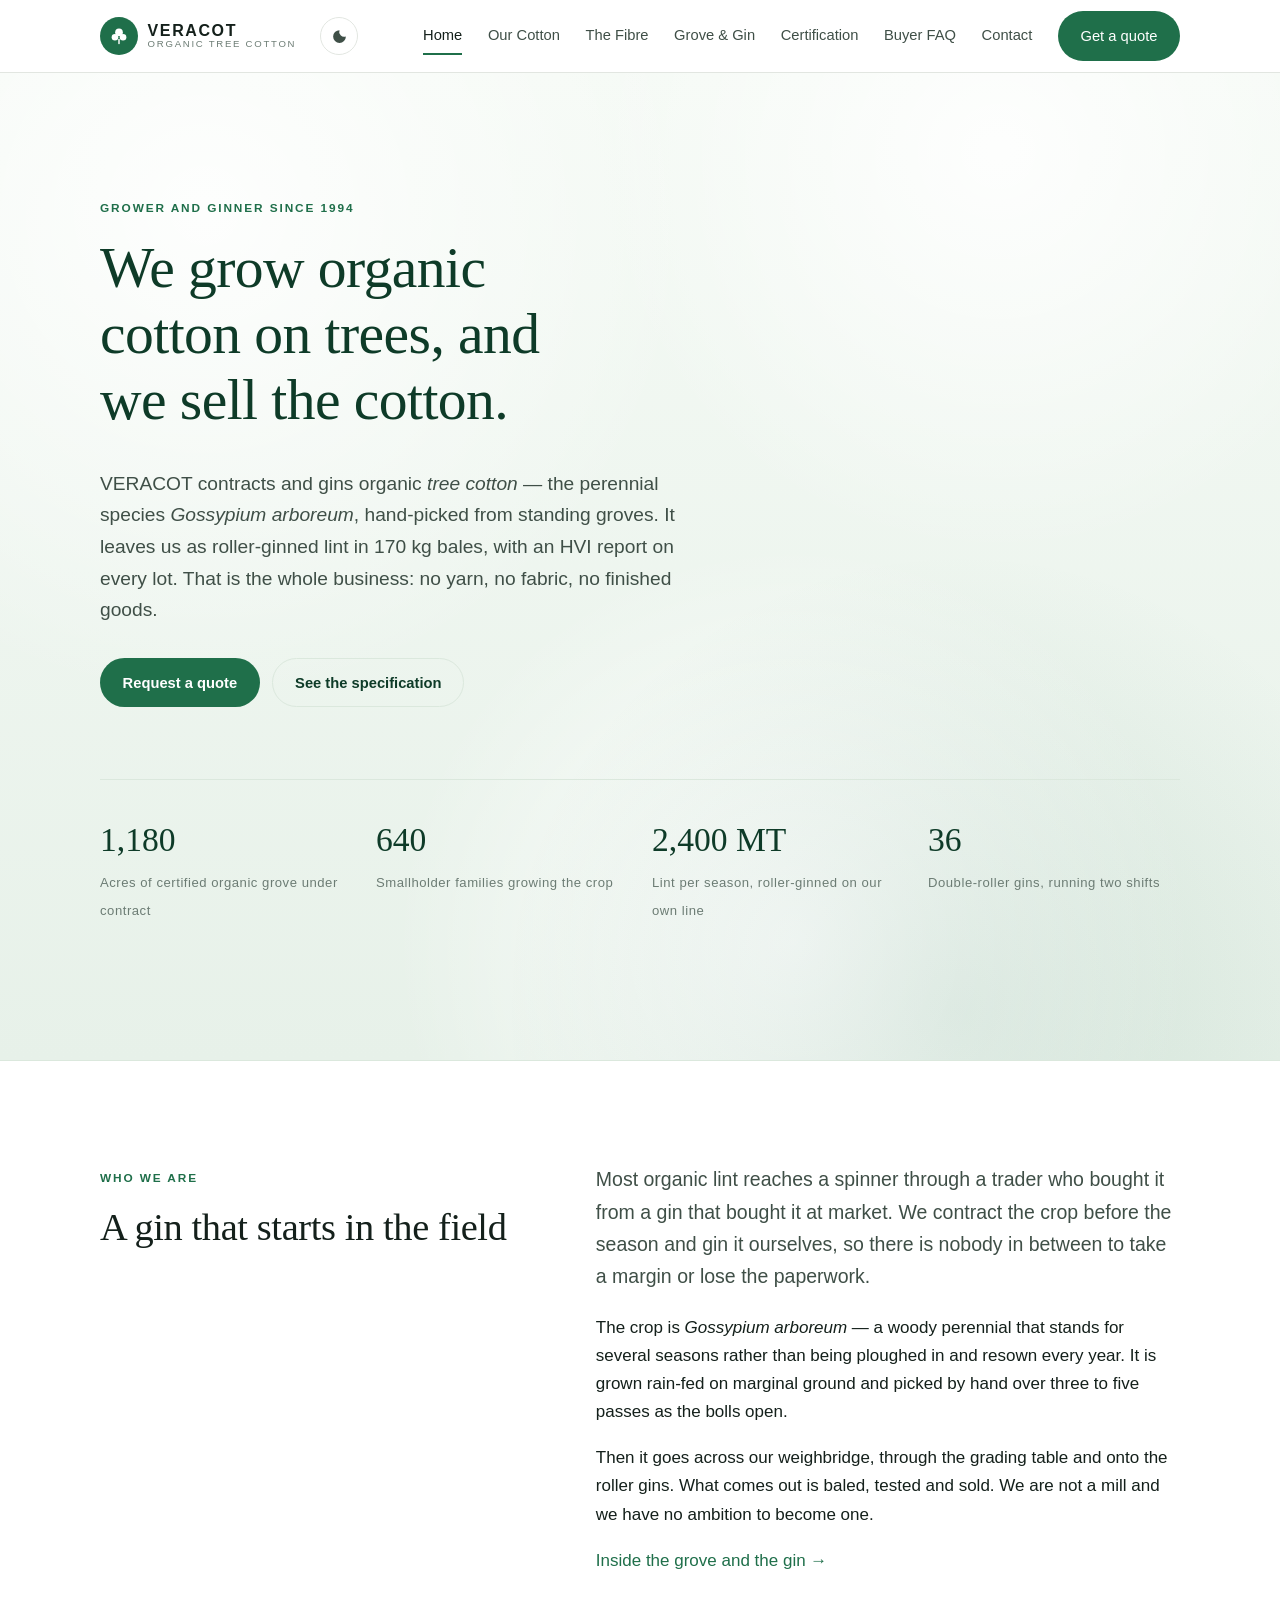
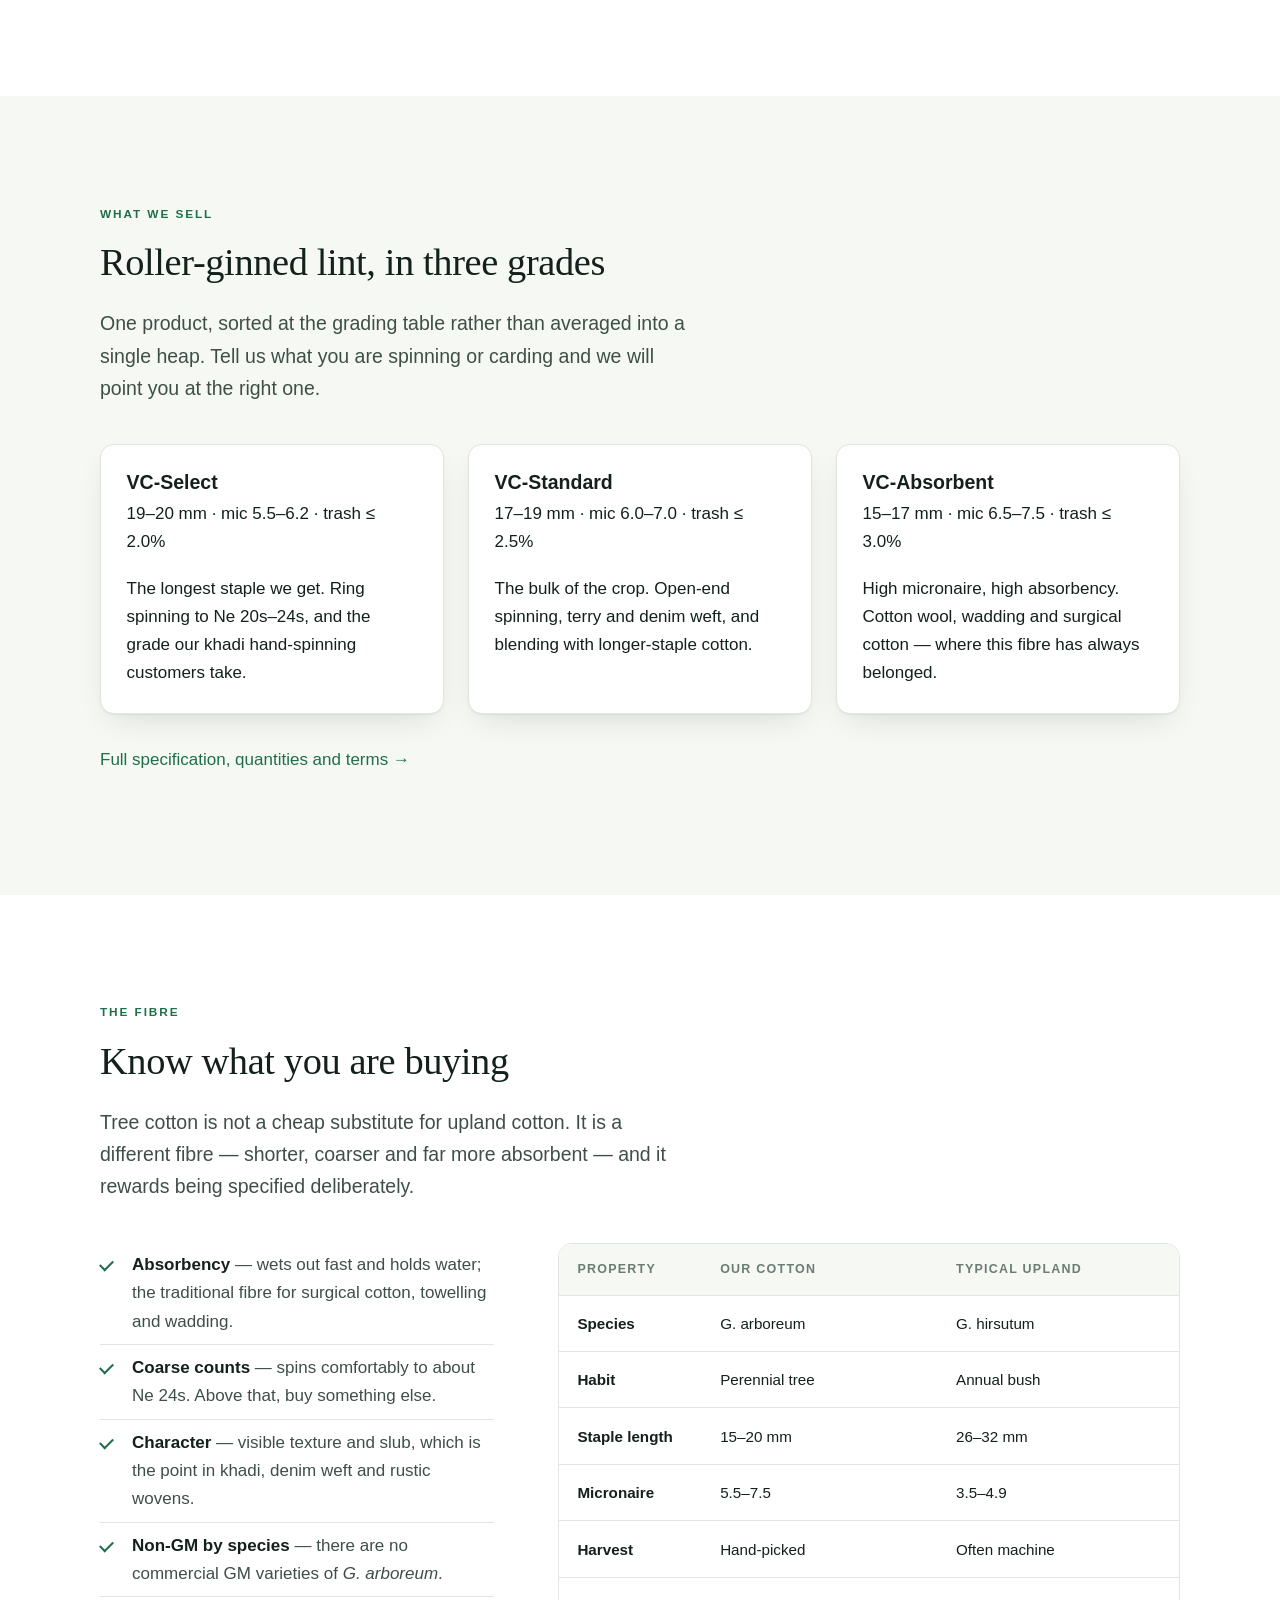
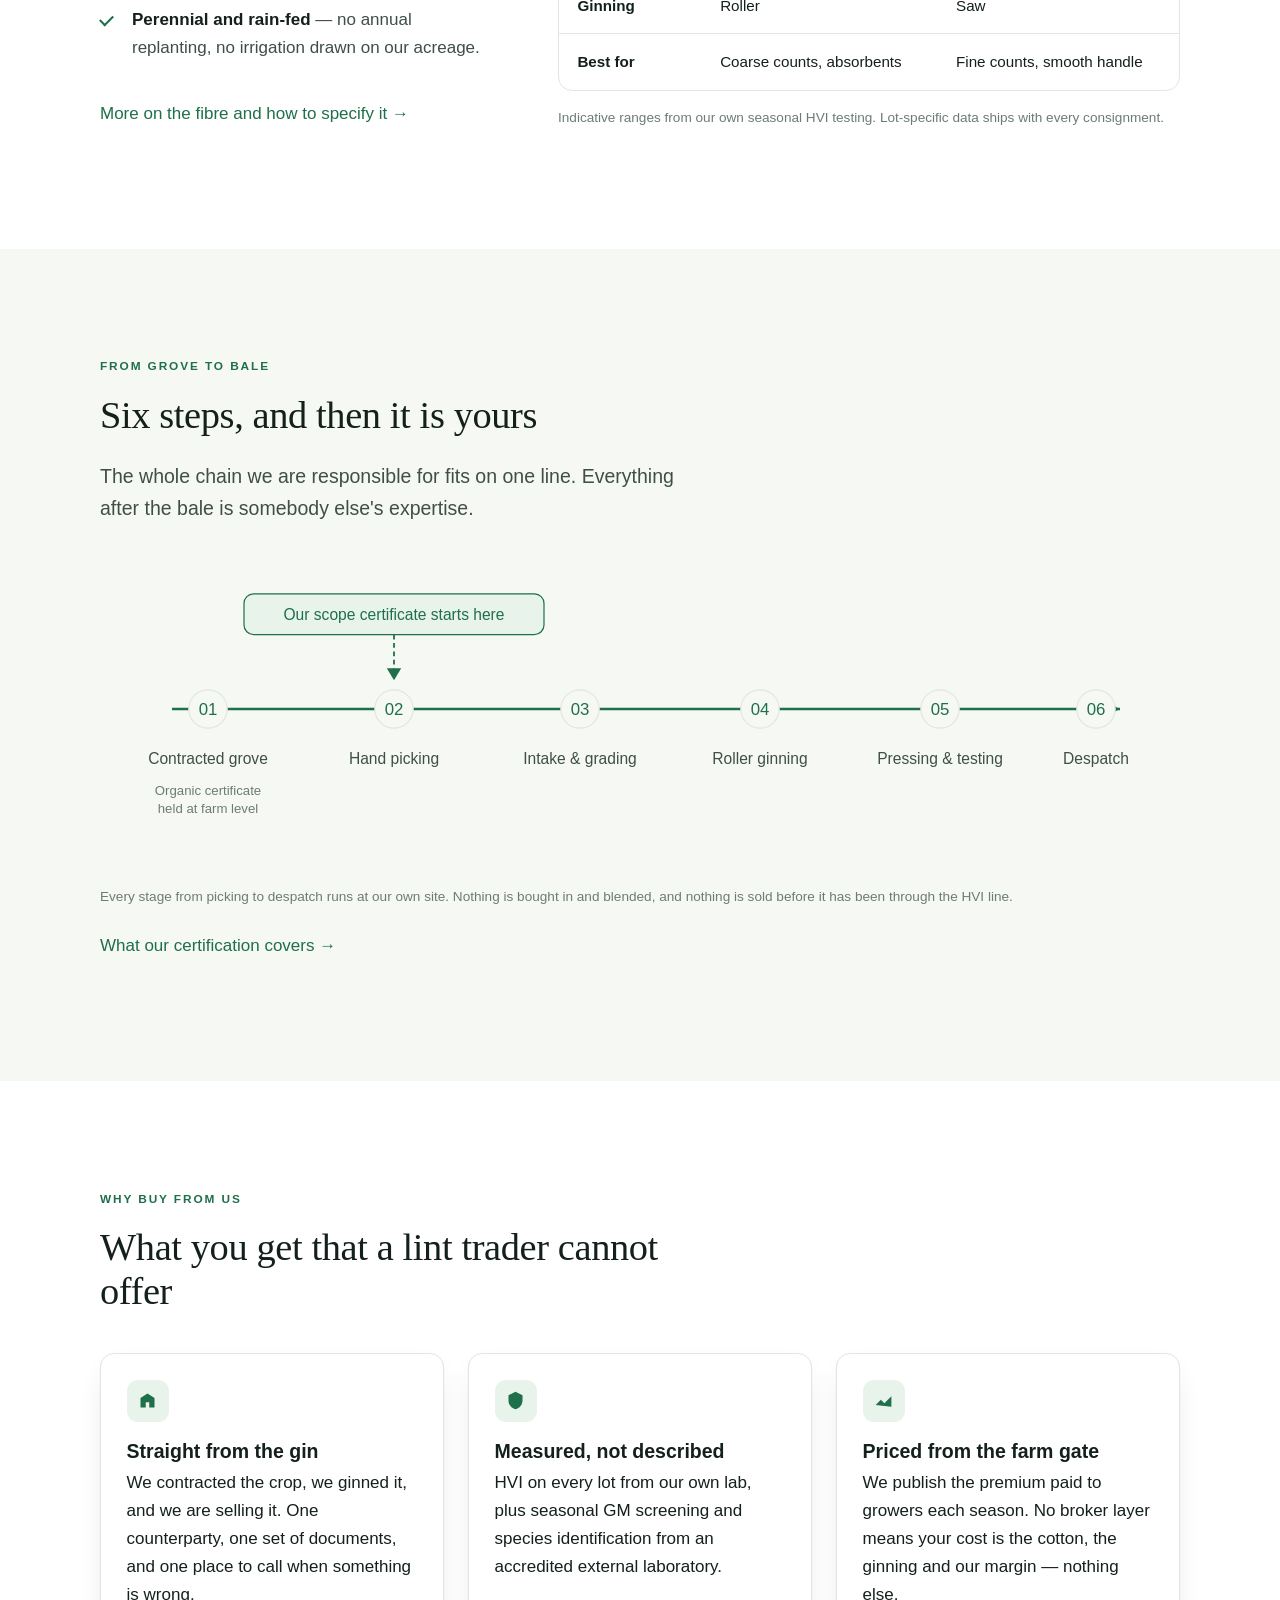
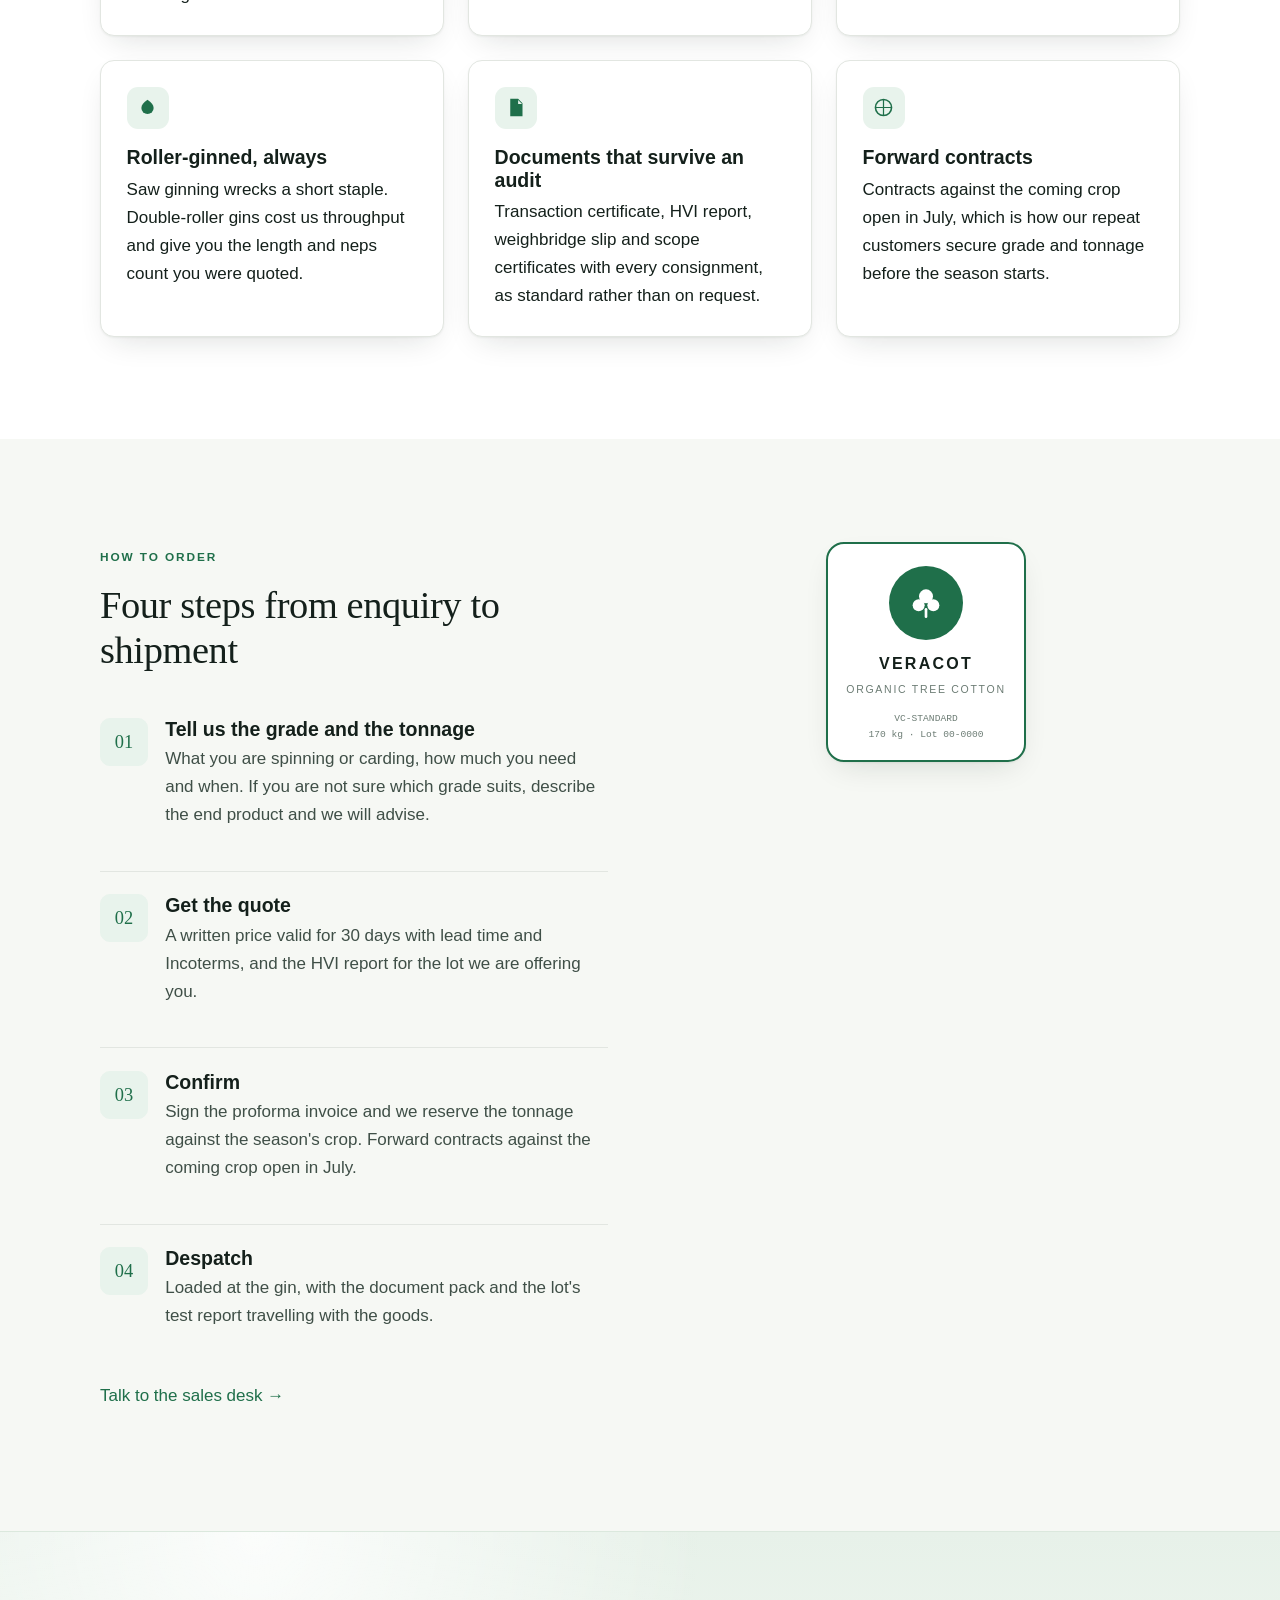
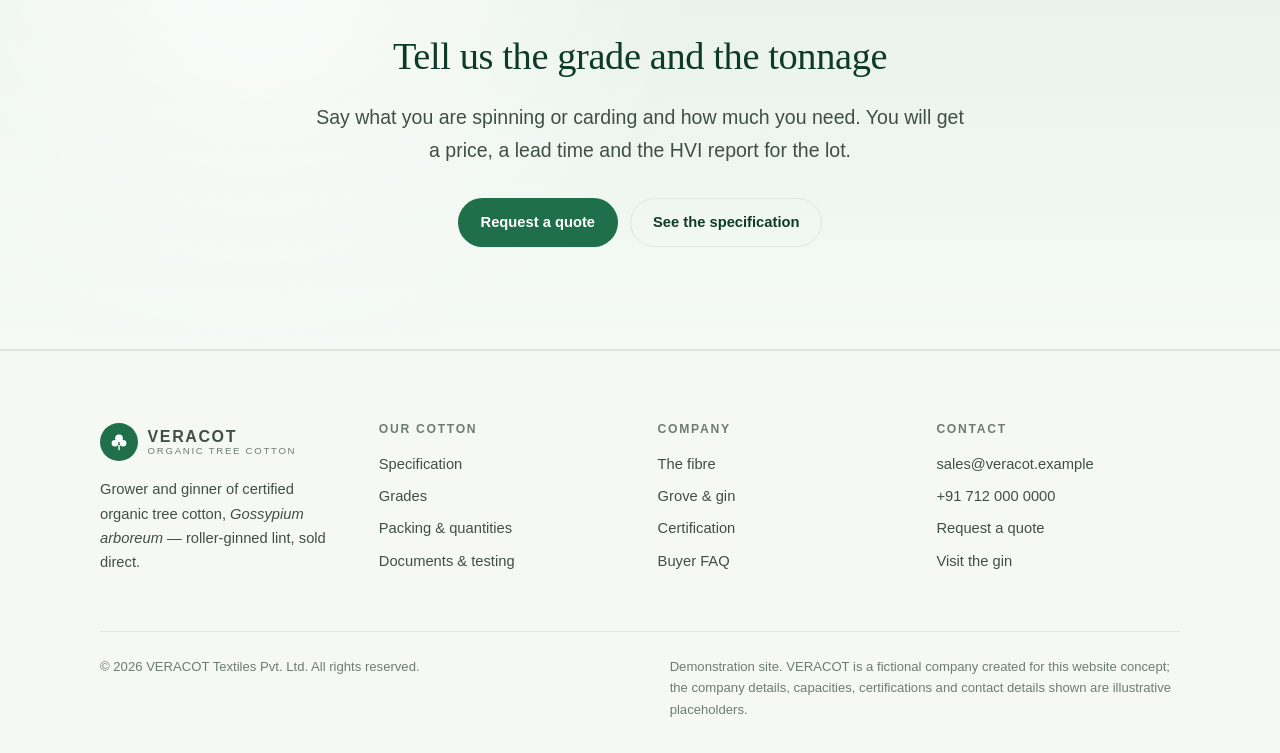
==== index.html @ 1f5a673d "Add VERACOT organic tree cotton website Static, dependency-free site for a grower and ginner selling" ====
<!DOCTYPE html>
<html lang="en" >
<head>
<meta charset="utf-8">
<meta name="viewport" content="width=device-width, initial-scale=1">
<title>VERACOT — Certified Organic Tree Cotton, Grown and Ginned in India</title>
<meta name="description" content="VERACOT grows and gins certified organic tree cotton (Gossypium arboreum) and sells roller-ginned lint in 170 kg bales. Three grades, HVI data on every lot, sold direct to spinners and converters.">
<link rel="stylesheet" href="css/styles.css">
<link rel="icon" href="data:image/svg+xml,<svg xmlns='http://www.w3.org/2000/svg' viewBox='0 0 100 100'><circle cx='50' cy='50' r='50' fill='%231f6f4a'/><circle cx='50' cy='38' r='16' fill='white'/><circle cx='34' cy='54' r='13' fill='white'/><circle cx='66' cy='54' r='13' fill='white'/></svg>">
</head>
<body>
<a class="skip-link" href="#main">Skip to content</a>

<header class="site-header">
  <div class="wrap header-inner">
    <a class="logo" href="index.html">
      <span class="logo-mark" aria-hidden="true">
        <svg viewBox="0 0 24 24"><circle cx="12" cy="8" r="4.2"/><circle cx="7.6" cy="13.4" r="3.6"/><circle cx="16.4" cy="13.4" r="3.6"/><rect x="11.2" y="15" width="1.6" height="6" rx=".8"/></svg>
      </span>
      <span class="logo-text">
        <span class="logo-name">VERACOT</span>
        <span class="logo-sub">Organic Tree Cotton</span>
      </span>
    </a>

    <button class="nav-toggle" aria-label="Toggle navigation" aria-expanded="false">
      <svg viewBox="0 0 24 24"><rect x="3" y="6" width="18" height="2" rx="1"/><rect x="3" y="11" width="18" height="2" rx="1"/><rect x="3" y="16" width="18" height="2" rx="1"/></svg>
    </button>
    <button class="theme-toggle" aria-label="Switch theme">
      <svg viewBox="0 0 24 24"><path d="M12 3a9 9 0 1 0 9 9 7 7 0 0 1-9-9z"/></svg>
    </button>

    <nav class="nav" aria-label="Main">
      <a href="index.html" aria-current="page">Home</a>
      <a href="products.html">Our Cotton</a>
      <a href="tree-cotton.html">The Fibre</a>
      <a href="manufacturing.html">Grove &amp; Gin</a>
      <a href="traceability.html">Certification</a>
      <a href="faq.html">Buyer FAQ</a>
      <a href="contact.html">Contact</a>
      <a class="btn btn-primary" href="contact.html#enquiry">Get a quote</a>
    </nav>
  </div>
</header>

<main id="main">

  <section class="hero">
    <div class="wrap">
      <span class="eyebrow on-dark">Grower and ginner since 1994</span>
      <h1>We grow organic cotton on trees, and we sell the cotton.</h1>
      <p>
        VERACOT contracts and gins organic <em>tree cotton</em> — the perennial species
        <em>Gossypium&nbsp;arboreum</em>, hand-picked from standing groves. It leaves us as
        roller-ginned lint in 170 kg bales, with an HVI report on every lot. That is the whole business: no yarn,
        no fabric, no finished goods.
      </p>
      <div class="hero-actions">
        <a class="btn btn-light" href="contact.html#enquiry">Request a quote</a>
        <a class="btn btn-outline-light" href="products.html">See the specification</a>
      </div>

      <div class="hero-stats">
        <div>
          <span class="num">1,180</span>
          <span class="lbl">Acres of certified organic grove under contract</span>
        </div>
        <div>
          <span class="num">640</span>
          <span class="lbl">Smallholder families growing the crop</span>
        </div>
        <div>
          <span class="num">2,400 MT</span>
          <span class="lbl">Lint per season, roller-ginned on our own line</span>
        </div>
        <div>
          <span class="num">36</span>
          <span class="lbl">Double-roller gins, running two shifts</span>
        </div>
      </div>
    </div>
  </section>

  <section>
    <div class="wrap split aside">
      <div class="reveal">
        <span class="eyebrow">Who we are</span>
        <h2>A gin that starts in the field</h2>
      </div>
      <div class="reveal">
        <p class="lede">
          Most organic lint reaches a spinner through a trader who bought it from a gin that bought it at market.
          We contract the crop before the season and gin it ourselves, so there is nobody in between to take a
          margin or lose the paperwork.
        </p>
        <p>
          The crop is <em>Gossypium arboreum</em> — a woody perennial that stands for several seasons rather than
          being ploughed in and resown every year. It is grown rain-fed on marginal ground and picked by hand over
          three to five passes as the bolls open.
        </p>
        <p>
          Then it goes across our weighbridge, through the grading table and onto the roller gins. What comes out
          is baled, tested and sold. We are not a mill and we have no ambition to become one.
        </p>
        <p><a href="manufacturing.html">Inside the grove and the gin →</a></p>
      </div>
    </div>
  </section>

  <section class="alt">
    <div class="wrap">
      <div class="reveal" style="max-width:62ch">
        <span class="eyebrow">What we sell</span>
        <h2>Roller-ginned lint, in three grades</h2>
        <p class="lede">
          One product, sorted at the grading table rather than averaged into a single heap. Tell us what you are
          spinning or carding and we will point you at the right one.
        </p>
      </div>

      <div class="grid g3" style="margin-top:2.5rem">
        <article class="card raised reveal">
          <h3>VC-Select</h3>
          <p class="age">19–20 mm · mic 5.5–6.2 · trash ≤ 2.0%</p>
          <p>The longest staple we get. Ring spinning to Ne 20s–24s, and the grade our khadi hand-spinning customers take.</p>
        </article>
        <article class="card raised reveal">
          <h3>VC-Standard</h3>
          <p class="age">17–19 mm · mic 6.0–7.0 · trash ≤ 2.5%</p>
          <p>The bulk of the crop. Open-end spinning, terry and denim weft, and blending with longer-staple cotton.</p>
        </article>
        <article class="card raised reveal">
          <h3>VC-Absorbent</h3>
          <p class="age">15–17 mm · mic 6.5–7.5 · trash ≤ 3.0%</p>
          <p>High micronaire, high absorbency. Cotton wool, wadding and surgical cotton — where this fibre has always belonged.</p>
        </article>
      </div>
      <p style="margin-top:2rem"><a href="products.html">Full specification, quantities and terms →</a></p>
    </div>
  </section>

  <section>
    <div class="wrap">
      <div class="reveal" style="max-width:62ch">
        <span class="eyebrow">The fibre</span>
        <h2>Know what you are buying</h2>
        <p class="lede">
          Tree cotton is not a cheap substitute for upland cotton. It is a different fibre — shorter, coarser and
          far more absorbent — and it rewards being specified deliberately.
        </p>
      </div>

      <div class="split" style="margin-top:2.5rem">
        <div class="reveal">
          <ul class="checks">
            <li><strong>Absorbency</strong> — wets out fast and holds water; the traditional fibre for surgical cotton, towelling and wadding.</li>
            <li><strong>Coarse counts</strong> — spins comfortably to about Ne 24s. Above that, buy something else.</li>
            <li><strong>Character</strong> — visible texture and slub, which is the point in khadi, denim weft and rustic wovens.</li>
            <li><strong>Non-GM by species</strong> — there are no commercial GM varieties of <em>G. arboreum</em>.</li>
            <li><strong>Perennial and rain-fed</strong> — no annual replanting, no irrigation drawn on our acreage.</li>
          </ul>
          <p style="margin-top:1.8rem"><a href="tree-cotton.html">More on the fibre and how to specify it →</a></p>
        </div>
        <div class="reveal">
          <div class="table-wrap">
            <table>
              <thead>
                <tr><th>Property</th><th>Our cotton</th><th>Typical upland</th></tr>
              </thead>
              <tbody>
                <tr><td><strong>Species</strong></td><td>G. arboreum</td><td>G. hirsutum</td></tr>
                <tr><td><strong>Habit</strong></td><td>Perennial tree</td><td>Annual bush</td></tr>
                <tr><td><strong>Staple length</strong></td><td>15–20 mm</td><td>26–32 mm</td></tr>
                <tr><td><strong>Micronaire</strong></td><td>5.5–7.5</td><td>3.5–4.9</td></tr>
                <tr><td><strong>Harvest</strong></td><td>Hand-picked</td><td>Often machine</td></tr>
                <tr><td><strong>Ginning</strong></td><td>Roller</td><td>Saw</td></tr>
                <tr><td><strong>Best for</strong></td><td>Coarse counts, absorbents</td><td>Fine counts, smooth handle</td></tr>
              </tbody>
            </table>
          </div>
          <p class="chain-note">Indicative ranges from our own seasonal HVI testing. Lot-specific data ships with every consignment.</p>
        </div>
      </div>
    </div>
  </section>

  <section class="alt">
    <div class="wrap">
      <div class="reveal" style="max-width:62ch">
        <span class="eyebrow">From grove to bale</span>
        <h2>Six steps, and then it is yours</h2>
        <p class="lede">
          The whole chain we are responsible for fits on one line. Everything after the bale is somebody else's
          expertise.
        </p>
      </div>

      <div class="chain-wrap reveal" style="margin-top:2.5rem">
        <svg class="chain" viewBox="0 0 900 240" role="img" aria-labelledby="chain-title chain-desc">
          <title id="chain-title">VERACOT production chain from grove to despatch</title>
          <desc id="chain-desc">Organic tree cotton moves from the contracted grove through hand picking, intake and grading, drying, roller ginning and pressing, to despatch as baled lint. Organic certification covers the farm; our own scope certificate covers ginning onwards.</desc>

          <line x1="60" y1="120" x2="850" y2="120" stroke="var(--green)" stroke-width="2"/>
          <polygon points="850,120 838,114 838,126" fill="var(--green)"/>

          <rect x="120" y="24" width="250" height="34" rx="8" fill="var(--green-light)" stroke="var(--green)" stroke-width="1"/>
          <text x="245" y="46" text-anchor="middle" font-size="13" fill="var(--green)">Our scope certificate starts here</text>
          <line x1="245" y1="58" x2="245" y2="88" stroke="var(--green)" stroke-width="1.5" stroke-dasharray="4 3"/>
          <polygon points="245,96 239,86 251,86" fill="var(--green)"/>

          <g font-size="13" fill="var(--ink-soft)" text-anchor="middle">
            <g>
              <circle cx="90" cy="120" r="16" fill="var(--bg-alt)" stroke="var(--line)"/>
              <text x="90" y="125" font-size="14" fill="var(--green)">01</text>
              <text x="90" y="166">Contracted grove</text>
              <text x="90" y="192" font-size="11" fill="var(--ink-faint)">Organic certificate</text>
              <text x="90" y="207" font-size="11" fill="var(--ink-faint)">held at farm level</text>
            </g>
            <g>
              <circle cx="245" cy="120" r="16" fill="var(--bg-alt)" stroke="var(--line)"/>
              <text x="245" y="125" font-size="14" fill="var(--green)">02</text>
              <text x="245" y="166">Hand picking</text>
            </g>
            <g>
              <circle cx="400" cy="120" r="16" fill="var(--bg-alt)" stroke="var(--line)"/>
              <text x="400" y="125" font-size="14" fill="var(--green)">03</text>
              <text x="400" y="166">Intake &amp; grading</text>
            </g>
            <g>
              <circle cx="550" cy="120" r="16" fill="var(--bg-alt)" stroke="var(--line)"/>
              <text x="550" y="125" font-size="14" fill="var(--green)">04</text>
              <text x="550" y="166">Roller ginning</text>
            </g>
            <g>
              <circle cx="700" cy="120" r="16" fill="var(--bg-alt)" stroke="var(--line)"/>
              <text x="700" y="125" font-size="14" fill="var(--green)">05</text>
              <text x="700" y="166">Pressing &amp; testing</text>
            </g>
            <g>
              <circle cx="830" cy="120" r="16" fill="var(--bg-alt)" stroke="var(--line)"/>
              <text x="830" y="125" font-size="14" fill="var(--green)">06</text>
              <text x="830" y="166">Despatch</text>
            </g>
          </g>
        </svg>
      </div>
      <p class="chain-note">
        Every stage from picking to despatch runs at our own site. Nothing is bought in and blended, and nothing
        is sold before it has been through the HVI line.
      </p>
      <p style="margin-top:1.5rem"><a href="traceability.html">What our certification covers →</a></p>
    </div>
  </section>

  <section>
    <div class="wrap">
      <div class="reveal" style="max-width:62ch">
        <span class="eyebrow">Why buy from us</span>
        <h2>What you get that a lint trader cannot offer</h2>
      </div>
      <div class="grid g3" style="margin-top:2.5rem">
        <article class="card raised reveal">
          <span class="icon" aria-hidden="true"><svg viewBox="0 0 24 24"><path d="M4 20V9l8-5 8 5v11h-6v-6h-4v6z"/></svg></span>
          <h3>Straight from the gin</h3>
          <p>We contracted the crop, we ginned it, and we are selling it. One counterparty, one set of documents, and one place to call when something is wrong.</p>
        </article>
        <article class="card raised reveal">
          <span class="icon" aria-hidden="true"><svg viewBox="0 0 24 24"><path d="M12 2l8 4v6c0 5-3.4 8.8-8 10-4.6-1.2-8-5-8-10V6z"/></svg></span>
          <h3>Measured, not described</h3>
          <p>HVI on every lot from our own lab, plus seasonal GM screening and species identification from an accredited external laboratory.</p>
        </article>
        <article class="card raised reveal">
          <span class="icon" aria-hidden="true"><svg viewBox="0 0 24 24"><path d="M3 17l6-6 4 4 8-8v12z"/></svg></span>
          <h3>Priced from the farm gate</h3>
          <p>We publish the premium paid to growers each season. No broker layer means your cost is the cotton, the ginning and our margin — nothing else.</p>
        </article>
        <article class="card raised reveal">
          <span class="icon" aria-hidden="true"><svg viewBox="0 0 24 24"><path d="M12 3c4.5 3 7 6 7 9.5a7 7 0 0 1-14 0C5 9 7.5 6 12 3z"/></svg></span>
          <h3>Roller-ginned, always</h3>
          <p>Saw ginning wrecks a short staple. Double-roller gins cost us throughput and give you the length and neps count you were quoted.</p>
        </article>
        <article class="card raised reveal">
          <span class="icon" aria-hidden="true"><svg viewBox="0 0 24 24"><path d="M6 2h9l5 5v15H6zm9 1.5V8h4.5z"/></svg></span>
          <h3>Documents that survive an audit</h3>
          <p>Transaction certificate, HVI report, weighbridge slip and scope certificates with every consignment, as standard rather than on request.</p>
        </article>
        <article class="card raised reveal">
          <span class="icon" aria-hidden="true"><svg viewBox="0 0 24 24"><circle cx="12" cy="12" r="9.2" fill="none" stroke="currentColor" stroke-width="1.8"/><path d="M12 2.8v18.4M2.8 12h18.4" stroke="currentColor" stroke-width="1.4" fill="none"/></svg></span>
          <h3>Forward contracts</h3>
          <p>Contracts against the coming crop open in July, which is how our repeat customers secure grade and tonnage before the season starts.</p>
        </article>
      </div>
    </div>
  </section>

  <section class="alt">
    <div class="wrap split">
      <div class="reveal">
        <span class="eyebrow">How to order</span>
        <h2>Four steps from enquiry to shipment</h2>
        <div class="steps" style="margin-top:1.5rem">
          <div class="step">
            <div>
              <h3>Tell us the grade and the tonnage</h3>
              <p>What you are spinning or carding, how much you need and when. If you are not sure which grade suits, describe the end product and we will advise.</p>
            </div>
          </div>
          <div class="step">
            <div>
              <h3>Get the quote</h3>
              <p>A written price valid for 30 days with lead time and Incoterms, and the HVI report for the lot we are offering you.</p>
            </div>
          </div>
          <div class="step">
            <div>
              <h3>Confirm</h3>
              <p>Sign the proforma invoice and we reserve the tonnage against the season's crop. Forward contracts against the coming crop open in July.</p>
            </div>
          </div>
          <div class="step">
            <div>
              <h3>Despatch</h3>
              <p>Loaded at the gin, with the document pack and the lot's test report travelling with the goods.</p>
            </div>
          </div>
        </div>
        <p style="margin-top:1.8rem"><a href="contact.html">Talk to the sales desk →</a></p>
      </div>

      <div class="reveal" style="display:grid;place-items:center">
        <div class="label-mock">
          <div class="ring" aria-hidden="true">
            <svg viewBox="0 0 24 24"><circle cx="12" cy="8" r="4.2"/><circle cx="7.6" cy="13.4" r="3.6"/><circle cx="16.4" cy="13.4" r="3.6"/><rect x="11.2" y="15" width="1.6" height="6" rx=".8"/></svg>
          </div>
          <div class="lm-name">VERACOT</div>
          <div class="lm-sub">Organic Tree Cotton</div>
          <div class="lm-id">VC-STANDARD<br>170 kg · Lot 00-0000</div>
        </div>
      </div>
    </div>
  </section>

  <section class="band">
    <div class="wrap">
      <h2>Tell us the grade and the tonnage</h2>
      <p class="lede">
        Say what you are spinning or carding and how much you need. You will get a price, a lead time and the
        HVI report for the lot.
      </p>
      <div class="band-actions">
        <a class="btn btn-light" href="contact.html#enquiry">Request a quote</a>
        <a class="btn btn-outline-light" href="products.html">See the specification</a>
      </div>
    </div>
  </section>

</main>

<footer class="site-footer">
  <div class="wrap">
    <div class="footer-grid">
      <div>
        <a class="logo" href="index.html" style="margin-bottom:1rem">
          <span class="logo-mark" aria-hidden="true">
            <svg viewBox="0 0 24 24"><circle cx="12" cy="8" r="4.2"/><circle cx="7.6" cy="13.4" r="3.6"/><circle cx="16.4" cy="13.4" r="3.6"/><rect x="11.2" y="15" width="1.6" height="6" rx=".8"/></svg>
          </span>
          <span class="logo-text">
            <span class="logo-name">VERACOT</span>
            <span class="logo-sub">Organic Tree Cotton</span>
          </span>
        </a>
        <p style="color:var(--ink-soft);max-width:32ch">
          Grower and ginner of certified organic tree cotton, <em>Gossypium arboreum</em> — roller-ginned lint,
          sold direct.
        </p>
      </div>
      <div>
        <h4>Our cotton</h4>
        <ul>
          <li><a href="products.html#spec">Specification</a></li>
          <li><a href="products.html#grades">Grades</a></li>
          <li><a href="products.html#packing">Packing &amp; quantities</a></li>
          <li><a href="products.html#documents">Documents &amp; testing</a></li>
        </ul>
      </div>
      <div>
        <h4>Company</h4>
        <ul>
          <li><a href="tree-cotton.html">The fibre</a></li>
          <li><a href="manufacturing.html">Grove &amp; gin</a></li>
          <li><a href="traceability.html">Certification</a></li>
          <li><a href="faq.html">Buyer FAQ</a></li>
        </ul>
      </div>
      <div>
        <h4>Contact</h4>
        <ul>
          <li><a href="mailto:sales@veracot.example">sales@veracot.example</a></li>
          <li><a href="tel:+917120000000">+91 712 000 0000</a></li>
          <li><a href="contact.html#enquiry">Request a quote</a></li>
          <li><a href="contact.html#visit">Visit the gin</a></li>
        </ul>
      </div>
    </div>
    <div class="footer-bottom">
      <span>© <span data-year>2026</span> VERACOT Textiles Pvt. Ltd. All rights reserved.</span>
      <span class="disclaimer">
        Demonstration site. VERACOT is a fictional company created for this website concept; the company details,
        capacities, certifications and contact details shown are illustrative placeholders.
      </span>
    </div>
  </div>
</footer>

<script src="js/site.js"></script>
</body>
</html>
---- css/styles.css ----
/* ==========================================================================
   VERACOT Organic Cotton Standard — design system
   ========================================================================== */

:root {
  /* Brand */
  --leaf-900: #0e3b28;
  --ink: #14201b;
  --ink-soft: #3f4f47;
  --ink-faint: #6c7c74;
  --line: #e2e6e1;
  --bg: #ffffff;
  --bg-alt: #f6f8f4;
  --green: #1f6f4a;
  --green-dark: #145136;
  --green-light: #e8f3ec;
  --accent: #b98b3c;
  --accent-light: #f8f1e2;

  /* Cotton — the pale green-white used for the hero and closing bands */
  --cotton: #f5faf5;
  --cotton-deep: #e7f1e9;
  --cotton-line: #dbe8dd;
  --cotton-puff: rgba(255, 255, 255, .85);
  --on-cotton: #0e3b28;
  --on-cotton-soft: #3f4f47;
  --on-cotton-faint: #6c7c74;

  /* Type */
  --font-sans: "Helvetica Neue", Helvetica, Arial, sans-serif;
  --font-serif: Georgia, "Times New Roman", serif;

  /* Space */
  --wrap: 1160px;
  --pad: clamp(1.25rem, 4vw, 2.5rem);
  --radius: 14px;
  --shadow: 0 1px 2px rgba(20, 32, 27, .05), 0 12px 32px -12px rgba(20, 32, 27, .16);
}

/* The light cotton palette is the default for everyone, including visitors whose
   OS is set to dark. Dark is opt-in through the header toggle. */
:root[data-theme="dark"] {
  --ink: #e9efe9;
  --ink-soft: #b6c4bb;
  --ink-faint: #8b9c92;
  --line: #26332c;
  --bg: #0d1411;
  --bg-alt: #121b16;
  --green: #4caf83;
  --green-dark: #2f8a61;
  --green-light: #16281f;
  --accent: #d8ab5f;
  --accent-light: #221c11;
  --cotton: #111c16;
  --cotton-deep: #0b1310;
  --cotton-line: #22302a;
  --cotton-puff: rgba(255, 255, 255, .04);
  --on-cotton: #eaf3ee;
  --on-cotton-soft: #b6c4bb;
  --on-cotton-faint: #8b9c92;
  --shadow: 0 1px 2px rgba(0, 0, 0, .4), 0 14px 34px -14px rgba(0, 0, 0, .7);
}

:root[data-theme="light"] {
  --ink: #14201b;
  --ink-soft: #3f4f47;
  --ink-faint: #6c7c74;
  --line: #e2e6e1;
  --bg: #ffffff;
  --bg-alt: #f6f8f4;
  --green: #1f6f4a;
  --green-dark: #145136;
  --green-light: #e8f3ec;
  --accent: #b98b3c;
  --accent-light: #f8f1e2;
  --cotton: #f5faf5;
  --cotton-deep: #e7f1e9;
  --cotton-line: #dbe8dd;
  --cotton-puff: rgba(255, 255, 255, .85);
  --on-cotton: #0e3b28;
  --on-cotton-soft: #3f4f47;
  --on-cotton-faint: #6c7c74;
  --shadow: 0 1px 2px rgba(20, 32, 27, .05), 0 12px 32px -12px rgba(20, 32, 27, .16);
}

* { box-sizing: border-box; }

html { -webkit-text-size-adjust: 100%; scroll-behavior: smooth; }

body {
  margin: 0;
  background: var(--bg);
  color: var(--ink);
  font-family: var(--font-sans);
  font-size: 17px;
  line-height: 1.65;
  overflow-x: hidden;
  -webkit-font-smoothing: antialiased;
}

img, svg { max-width: 100%; }

a { color: var(--green); text-decoration: none; }
a:hover { text-decoration: underline; }

h1, h2, h3, h4 {
  font-family: var(--font-serif);
  font-weight: 400;
  line-height: 1.15;
  letter-spacing: -.01em;
  margin: 0 0 .6em;
}

h1 { font-size: clamp(2.2rem, 5.2vw, 3.6rem); }
h2 { font-size: clamp(1.65rem, 3.4vw, 2.4rem); }
h3 { font-size: 1.22rem; font-family: var(--font-sans); font-weight: 600; letter-spacing: 0; }
h4 { font-size: 1rem; font-family: var(--font-sans); font-weight: 600; letter-spacing: 0; }
p { margin: 0 0 1.1em; }

.wrap { width: 100%; max-width: var(--wrap); margin: 0 auto; padding: 0 var(--pad); }
.narrow { max-width: 780px; }

section { padding: clamp(3.5rem, 8vw, 6.5rem) 0; }
section.tight { padding: clamp(2.5rem, 5vw, 4rem) 0; }
.alt { background: var(--bg-alt); }

.eyebrow {
  display: inline-block;
  font-size: .74rem;
  font-weight: 700;
  letter-spacing: .16em;
  text-transform: uppercase;
  color: var(--green);
  margin-bottom: 1rem;
}
.eyebrow.on-dark { color: var(--green); }

.lede { font-size: clamp(1.05rem, 2vw, 1.22rem); color: var(--ink-soft); }

/* ---------- Header ---------- */
.site-header {
  position: sticky; top: 0; z-index: 60;
  background: var(--bg); /* fallback for browsers without color-mix() */
  background: color-mix(in srgb, var(--bg) 88%, transparent);
  backdrop-filter: saturate(150%) blur(12px);
  border-bottom: 1px solid var(--line);
}
.header-inner { display: flex; align-items: center; gap: 1.5rem; height: 72px; }

.logo { display: flex; align-items: center; gap: .6rem; text-decoration: none; color: var(--ink); }
.logo:hover { text-decoration: none; }
.logo-mark {
  width: 38px; height: 38px; flex: 0 0 38px;
  border-radius: 50%;
  background: var(--green);
  display: grid; place-items: center;
}
.logo-mark svg { width: 22px; height: 22px; fill: #fff; }
.logo-text { display: flex; flex-direction: column; line-height: 1.05; }
.logo-name { font-weight: 700; letter-spacing: .1em; font-size: 1rem; }
.logo-sub { font-size: .6rem; letter-spacing: .18em; text-transform: uppercase; color: var(--ink-faint); }

.nav { margin-left: auto; display: flex; align-items: center; gap: 1.6rem; }
.nav a {
  color: var(--ink-soft); font-size: .92rem; font-weight: 500;
  padding: .35rem 0; border-bottom: 2px solid transparent;
  white-space: nowrap;
}
.nav a:hover { color: var(--ink); text-decoration: none; }
.nav a[aria-current="page"] { color: var(--ink); border-bottom-color: var(--green); }

/* `.nav a` outranks `.btn` on specificity — restore the button's own box and colour */
.nav a.btn { padding: .72rem 1.35rem; border-bottom: 1px solid transparent; }
.nav a.btn-primary, .nav a.btn-primary:hover { color: #fff; }

.btn {
  display: inline-flex; align-items: center; gap: .5rem;
  padding: .72rem 1.35rem;
  border-radius: 999px;
  font-size: .92rem; font-weight: 600;
  border: 1px solid transparent;
  white-space: nowrap; flex: 0 0 auto;
  cursor: pointer;
  transition: transform .15s ease, background .15s ease, color .15s ease;
}
.btn:hover { text-decoration: none; transform: translateY(-1px); }
.btn-primary { background: var(--green); color: #fff; }
.btn-primary:hover { background: var(--green-dark); color: #fff; }
.btn-ghost { border-color: var(--line); color: var(--ink); background: transparent; }
.btn-ghost:hover { border-color: var(--green); color: var(--green); }
/* Used inside .hero / .band — now pale, so these read as solid + outlined green */
.btn-light { background: var(--green); color: #fff; }
.btn-light:hover { background: var(--green-dark); color: #fff; }
.btn-outline-light { border-color: var(--cotton-line); color: var(--on-cotton); background: transparent; }
.btn-outline-light:hover { border-color: var(--green); color: var(--green); }

.theme-toggle {
  width: 38px; height: 38px; border-radius: 50%;
  border: 1px solid var(--line); background: transparent; color: var(--ink-soft);
  display: grid; place-items: center; cursor: pointer; flex: 0 0 38px;
}
.theme-toggle:hover { color: var(--green); border-color: var(--green); }
.theme-toggle svg { width: 17px; height: 17px; fill: currentColor; }

.nav-toggle { display: none; }

@media (max-width: 940px) {
  .nav {
    position: fixed; inset: 72px 0 auto; flex-direction: column; align-items: stretch;
    gap: 0; background: var(--bg); border-bottom: 1px solid var(--line);
    padding: .5rem var(--pad) 1.5rem; margin: 0;
    transform: translateY(-130%); transition: transform .28s ease; box-shadow: var(--shadow);
  }
  .nav.open { transform: translateY(0); }
  .nav a { padding: .85rem 0; border-bottom: 1px solid var(--line); }
  .nav .btn { margin-top: 1rem; justify-content: center; }
  .nav-toggle {
    display: grid; place-items: center; margin-left: auto;
    width: 40px; height: 40px; background: none; border: 1px solid var(--line);
    border-radius: 10px; cursor: pointer; color: var(--ink);
  }
  .nav-toggle svg { width: 20px; height: 20px; fill: currentColor; }
  .header-inner .theme-toggle { margin-left: .5rem; }
}

/* ---------- Hero ---------- */
.hero {
  position: relative;
  /* Soft cotton-boll puffs over a pale green wash */
  background:
    radial-gradient(circle at 16% 14%, var(--cotton-puff), transparent 36%),
    radial-gradient(circle at 78% 8%, var(--cotton-puff), transparent 30%),
    radial-gradient(circle at 62% 88%, var(--cotton-puff), transparent 34%),
    linear-gradient(180deg, var(--cotton) 0%, var(--cotton-deep) 100%);
  color: var(--on-cotton-soft);
  border-bottom: 1px solid var(--cotton-line);
  padding: clamp(4rem, 10vw, 7.5rem) 0 clamp(5rem, 11vw, 8.5rem);
  overflow: hidden;
}
.hero::after {
  content: ""; position: absolute; inset: auto -10% -55% 40%;
  height: 120%; border-radius: 50%;
  background: radial-gradient(circle at 50% 50%, rgba(31,111,74,.10), transparent 62%);
  pointer-events: none;
}
.hero .wrap { position: relative; z-index: 2; }
.hero h1 { color: var(--on-cotton); max-width: 18ch; }
.hero p { color: var(--on-cotton-soft); max-width: 56ch; font-size: clamp(1.05rem, 2vw, 1.2rem); }
.hero-actions { display: flex; flex-wrap: wrap; gap: .8rem; margin-top: 2rem; }
.hero-stats {
  display: grid; grid-template-columns: repeat(auto-fit, minmax(170px, 1fr));
  gap: 1.5rem; margin-top: clamp(3rem, 6vw, 4.5rem);
  border-top: 1px solid var(--cotton-line); padding-top: 2rem;
}
.hero-stats .num { font-family: var(--font-serif); font-size: 2.1rem; color: var(--on-cotton); display: block; }
.hero-stats .lbl { font-size: .82rem; color: var(--on-cotton-faint); letter-spacing: .04em; }

.page-hero {
  background: linear-gradient(180deg, var(--cotton) 0%, var(--cotton-deep) 100%);
  border-bottom: 1px solid var(--cotton-line);
  padding: clamp(2.8rem, 6vw, 4.5rem) 0;
}
.page-hero h1 { max-width: 24ch; }
.page-hero p { max-width: 62ch; margin-bottom: 0; }

/* ---------- Cards & grids ---------- */
.grid { display: grid; gap: 1.5rem; }
.g2 { grid-template-columns: repeat(auto-fit, minmax(300px, 1fr)); }
.g3 { grid-template-columns: repeat(auto-fit, minmax(260px, 1fr)); }
.g4 { grid-template-columns: repeat(auto-fit, minmax(215px, 1fr)); }

.card {
  background: var(--bg);
  border: 1px solid var(--line);
  border-radius: var(--radius);
  padding: 1.6rem;
}
.alt .card { background: var(--bg); }
.card.raised { box-shadow: var(--shadow); }
.card h3 { margin-bottom: .45rem; }
.card p:last-child { margin-bottom: 0; }
.card .icon {
  width: 42px; height: 42px; border-radius: 11px;
  background: var(--green-light); color: var(--green);
  display: grid; place-items: center; margin-bottom: 1.1rem;
}
.card .icon svg { width: 21px; height: 21px; fill: currentColor; }

.class-card { position: relative; padding-top: 2.6rem; }
.class-card .tag {
  position: absolute; top: 1.5rem; left: 1.6rem;
  font-size: .7rem; font-weight: 700; letter-spacing: .14em; text-transform: uppercase;
  color: var(--accent);
}
.class-card .age { color: var(--ink-faint); font-size: .9rem; }

.split { display: grid; gap: clamp(2rem, 5vw, 4rem); align-items: start; }
@media (min-width: 900px) { .split { grid-template-columns: 1fr 1fr; } }
@media (min-width: 900px) { .split.aside { grid-template-columns: 0.85fr 1.15fr; } }

/* ---------- Lists ---------- */
ul.checks { list-style: none; padding: 0; margin: 0; }
ul.checks li {
  position: relative; padding: .55rem 0 .55rem 2rem;
  border-bottom: 1px solid var(--line); color: var(--ink-soft);
}
ul.checks li:last-child { border-bottom: 0; }
ul.checks li::before {
  content: ""; position: absolute; left: 0; top: 1.05em;
  width: 11px; height: 6px; border-left: 2px solid var(--green);
  border-bottom: 2px solid var(--green); transform: rotate(-45deg);
}
ul.checks strong { color: var(--ink); font-weight: 600; }

ul.plain { padding-left: 1.15rem; color: var(--ink-soft); }
ul.plain li { margin-bottom: .4rem; }

/* ---------- Steps ---------- */
.steps { counter-reset: step; display: grid; gap: 1.2rem; }
.step {
  display: grid; grid-template-columns: 46px 1fr; gap: 1.2rem; align-items: start;
  padding: 1.4rem 0; border-top: 1px solid var(--line);
}
.step:first-child { border-top: 0; }
.step::before {
  counter-increment: step; content: counter(step, decimal-leading-zero);
  font-family: var(--font-serif); font-size: 1.15rem; color: var(--green);
  border: 1px solid var(--green-light); background: var(--green-light);
  border-radius: 10px; width: 46px; height: 46px; display: grid; place-items: center;
}
.step h3 { margin-bottom: .3rem; }
.step p { margin-bottom: 0; color: var(--ink-soft); }

/* ---------- Supply chain diagram ---------- */
.chain-wrap { overflow-x: auto; padding-bottom: .5rem; }
.chain { min-width: 760px; }
.chain-note {
  font-size: .85rem; color: var(--ink-faint); margin-top: 1rem;
}
.chain text { font-family: var(--font-sans); }

/* ---------- Table ---------- */
.table-wrap { overflow-x: auto; border: 1px solid var(--line); border-radius: var(--radius); }
table { border-collapse: collapse; width: 100%; min-width: 620px; font-size: .95rem; }
th, td { text-align: left; padding: .95rem 1.15rem; border-bottom: 1px solid var(--line); }
thead th { background: var(--bg-alt); font-size: .78rem; letter-spacing: .1em; text-transform: uppercase; color: var(--ink-faint); font-weight: 700; }
tbody tr:last-child td { border-bottom: 0; }
td strong { font-weight: 600; }

/* ---------- Callout / band ---------- */
.callout {
  border-left: 3px solid var(--accent);
  background: var(--accent-light);
  padding: 1.25rem 1.5rem;
  border-radius: 0 var(--radius) var(--radius) 0;
  color: var(--ink-soft);
}
.callout p:last-child { margin-bottom: 0; }
.callout strong { color: var(--ink); }

.band {
  background:
    radial-gradient(circle at 20% 0%, var(--cotton-puff), transparent 40%),
    linear-gradient(180deg, var(--cotton-deep) 0%, var(--cotton) 100%);
  color: var(--on-cotton-soft);
  border-top: 1px solid var(--cotton-line);
  border-bottom: 1px solid var(--cotton-line);
}
.band h2 { color: var(--on-cotton); }
.band p { color: var(--on-cotton-soft); }
.band .wrap { text-align: center; }
.band .lede { color: var(--on-cotton-soft); max-width: 60ch; margin: 0 auto 2rem; }
.band-actions { display: flex; gap: .8rem; justify-content: center; flex-wrap: wrap; }

/* ---------- Label mock ---------- */
.label-mock {
  width: 200px; padding: 1.4rem 1rem 1.1rem; text-align: center;
  border: 2px solid var(--green); border-radius: 18px;
  background: var(--bg); box-shadow: var(--shadow);
}
.label-mock .ring {
  width: 74px; height: 74px; margin: 0 auto .7rem; border-radius: 50%;
  background: var(--green); display: grid; place-items: center;
}
.label-mock .ring svg { width: 40px; height: 40px; fill: #fff; }
.label-mock .lm-name { font-weight: 700; letter-spacing: .14em; font-size: 1rem; }
.label-mock .lm-sub { font-size: .66rem; letter-spacing: .16em; text-transform: uppercase; color: var(--ink-faint); margin-top: .2rem; }
.label-mock .lm-id { font-size: .6rem; color: var(--ink-faint); margin-top: .8rem; font-family: ui-monospace, Menlo, monospace; }

/* ---------- FAQ ---------- */
details.faq {
  border-bottom: 1px solid var(--line);
  padding: 1.1rem 0;
}
details.faq summary {
  cursor: pointer; font-weight: 600; list-style: none;
  display: flex; justify-content: space-between; gap: 1rem; align-items: baseline;
}
details.faq summary::-webkit-details-marker { display: none; }
details.faq summary::after {
  content: "+"; color: var(--green); font-size: 1.3rem; line-height: 1; flex: 0 0 auto;
}
details.faq[open] summary::after { content: "–"; }
details.faq p { margin: .9rem 0 0; color: var(--ink-soft); }

/* ---------- Form ---------- */
form.apply { display: grid; gap: 1.1rem; }
.field { display: grid; gap: .35rem; }
.field label { font-size: .84rem; font-weight: 600; }
.field input, .field select, .field textarea {
  font: inherit; font-size: .95rem; color: var(--ink);
  padding: .7rem .85rem; border: 1px solid var(--line); border-radius: 10px;
  background: var(--bg);
}
.field input:focus, .field select:focus, .field textarea:focus {
  outline: 2px solid var(--green); outline-offset: 1px; border-color: var(--green);
}
.field-row { display: grid; gap: 1.1rem; }
@media (min-width: 620px) { .field-row { grid-template-columns: 1fr 1fr; } }
.form-note { font-size: .8rem; color: var(--ink-faint); }

/* ---------- Footer ---------- */
.site-footer {
  border-top: 1px solid var(--line);
  background: var(--bg-alt);
  padding: clamp(3rem, 6vw, 4.5rem) 0 2rem;
  font-size: .92rem;
}
.footer-grid { display: grid; gap: 2.2rem; grid-template-columns: repeat(auto-fit, minmax(200px, 1fr)); }
.site-footer h4 { font-size: .76rem; letter-spacing: .14em; text-transform: uppercase; color: var(--ink-faint); margin-bottom: .9rem; }
.site-footer ul { list-style: none; margin: 0; padding: 0; }
.site-footer li { margin-bottom: .5rem; }
.site-footer a { color: var(--ink-soft); }
.site-footer a:hover { color: var(--green); }
.footer-bottom {
  margin-top: 2.5rem; padding-top: 1.5rem; border-top: 1px solid var(--line);
  display: flex; flex-wrap: wrap; gap: 1rem; justify-content: space-between;
  color: var(--ink-faint); font-size: .82rem;
}
.disclaimer { max-width: 70ch; }

/* ---------- Reveal ---------- */
.reveal { opacity: 0; transform: translateY(14px); transition: opacity .6s ease, transform .6s ease; }
.reveal.in { opacity: 1; transform: none; }
@media (prefers-reduced-motion: reduce) {
  .reveal { opacity: 1; transform: none; transition: none; }
  html { scroll-behavior: auto; }
}

.skip-link {
  position: absolute; left: -9999px; top: 0; background: var(--green); color: #fff;
  padding: .6rem 1rem; z-index: 100;
}
.skip-link:focus { left: .5rem; top: .5rem; }
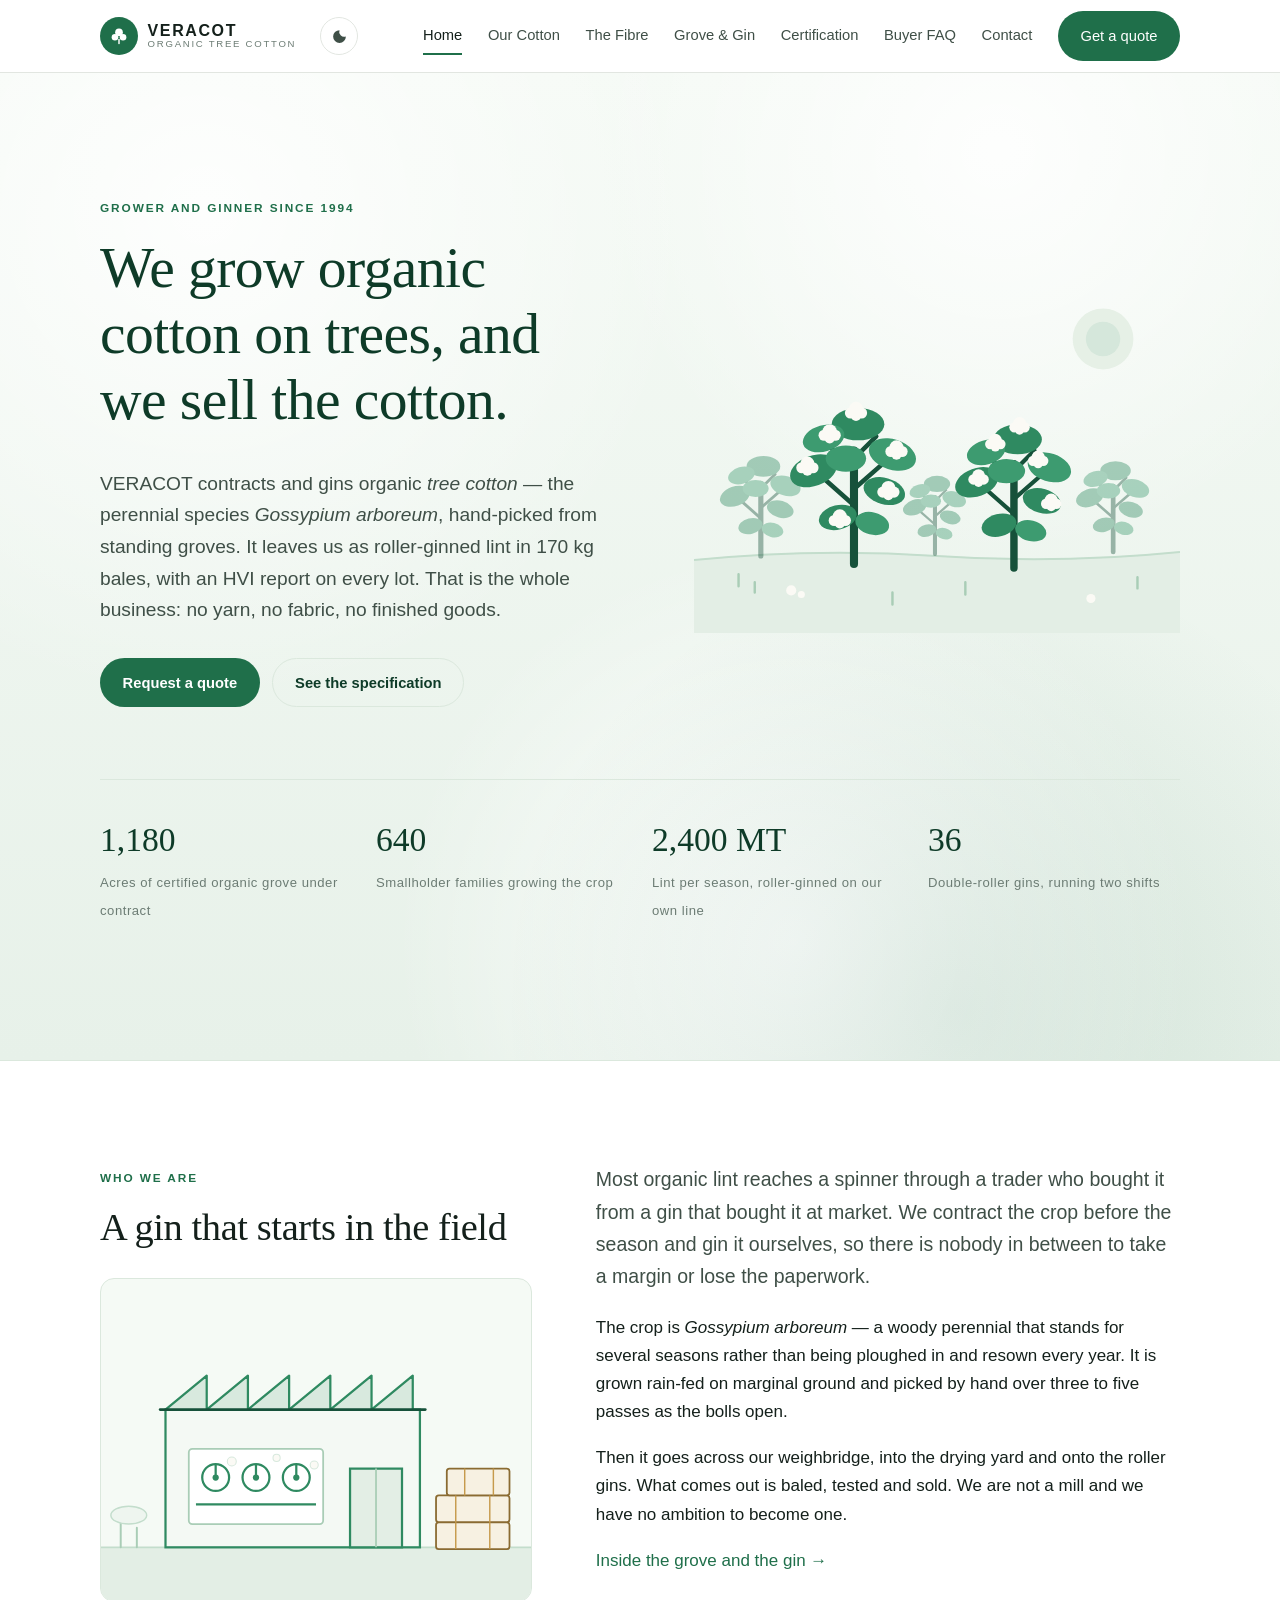
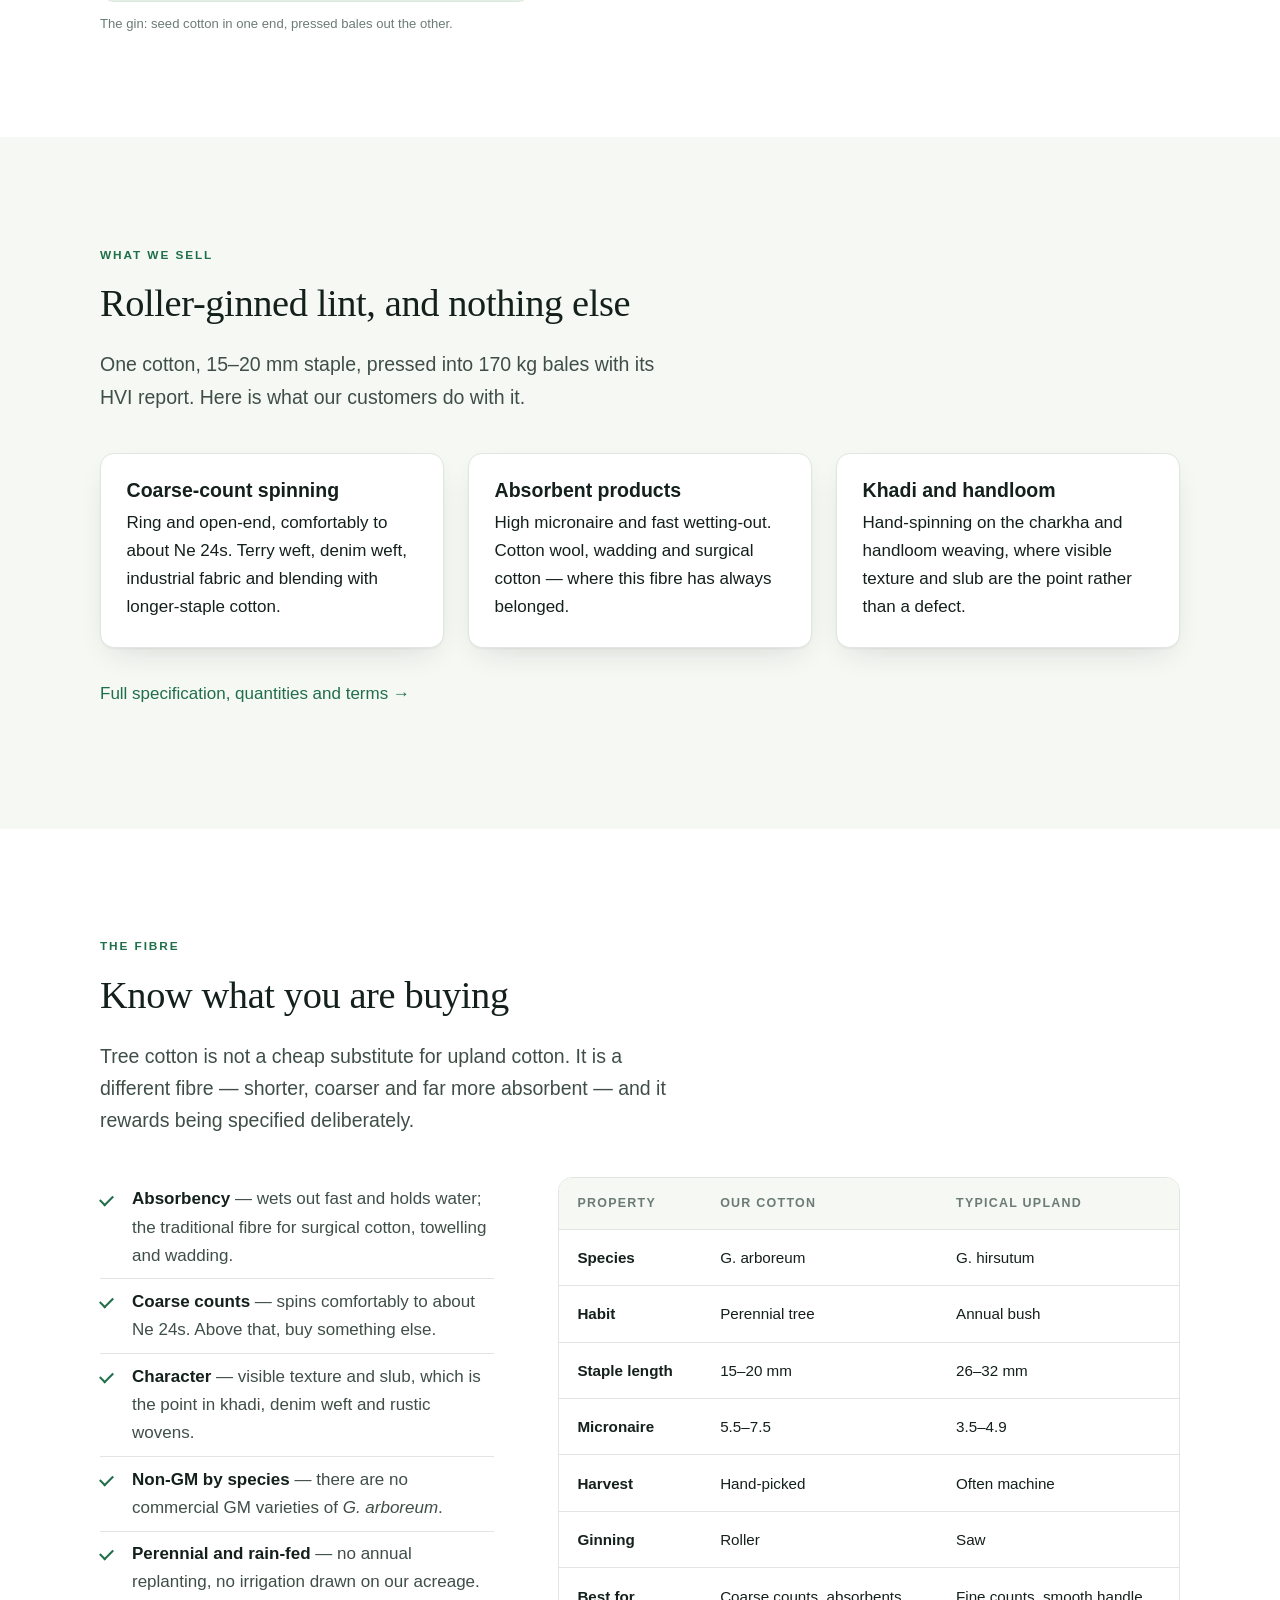
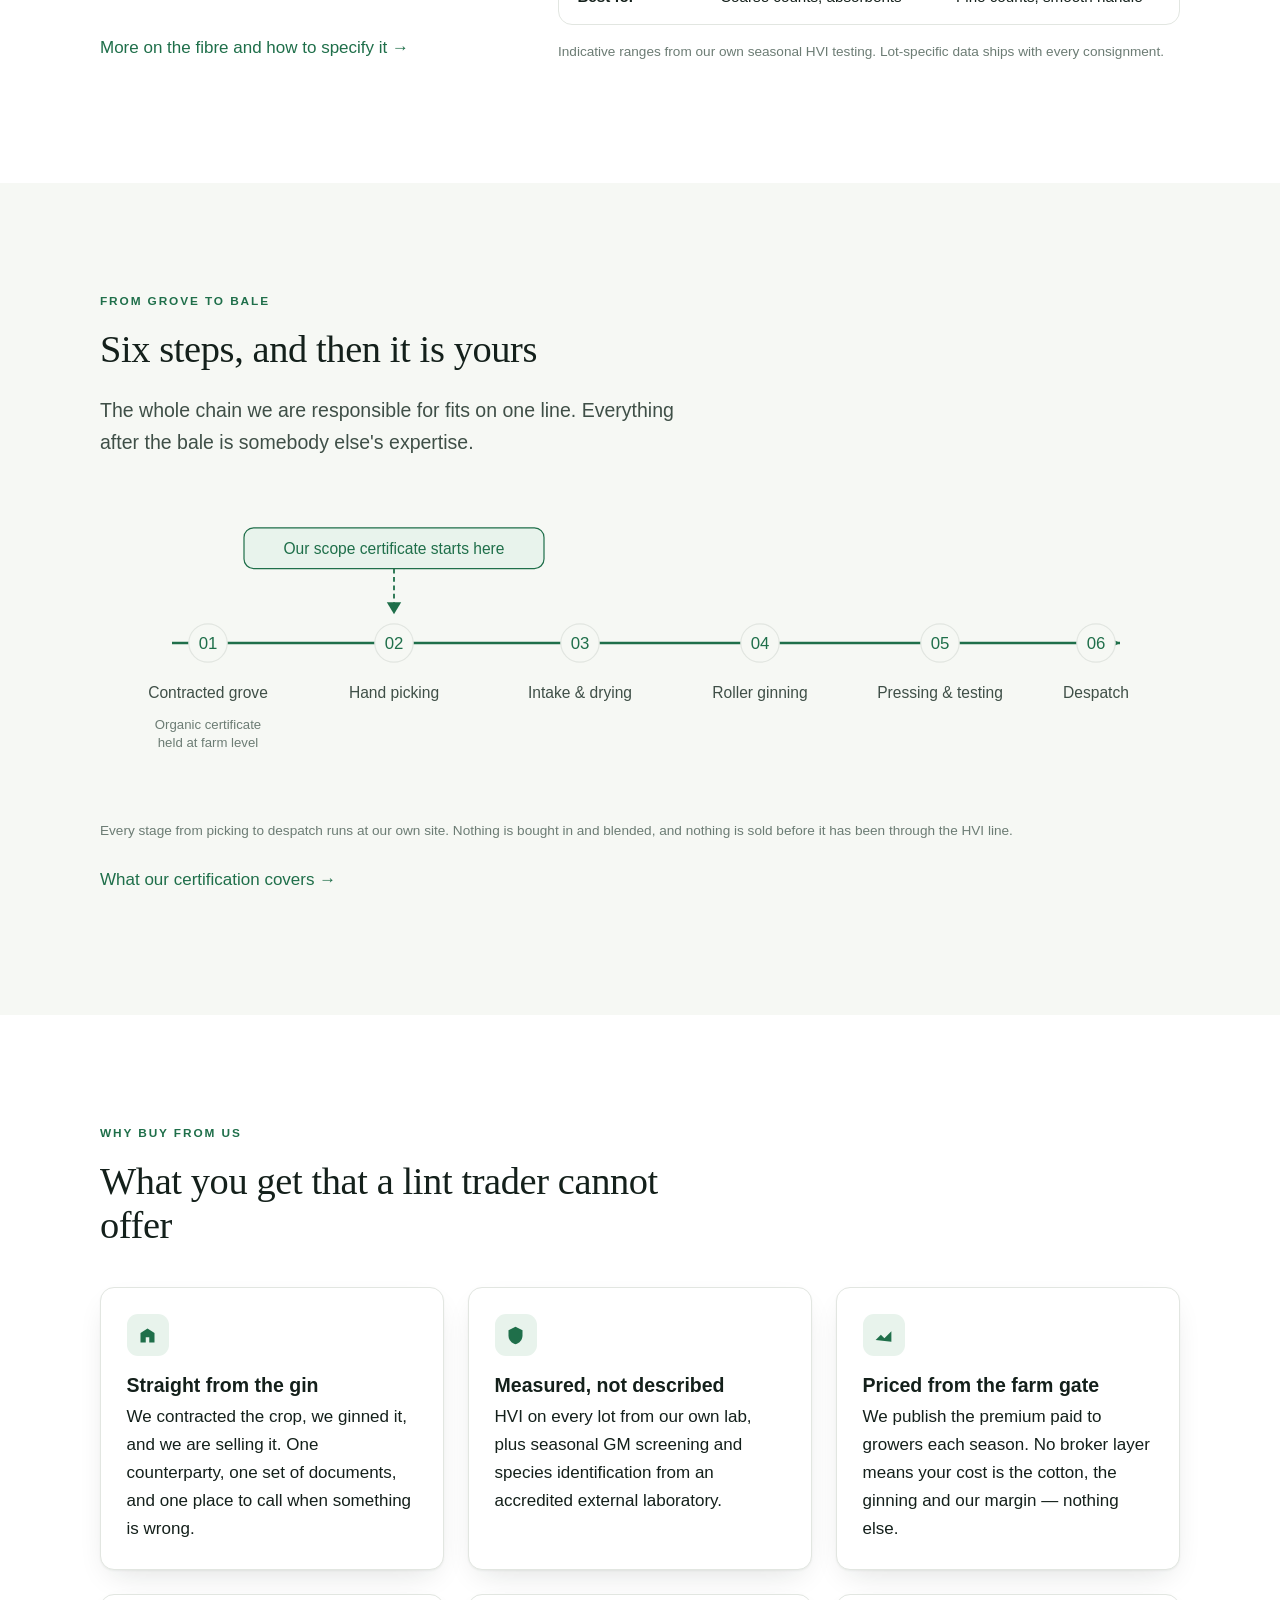
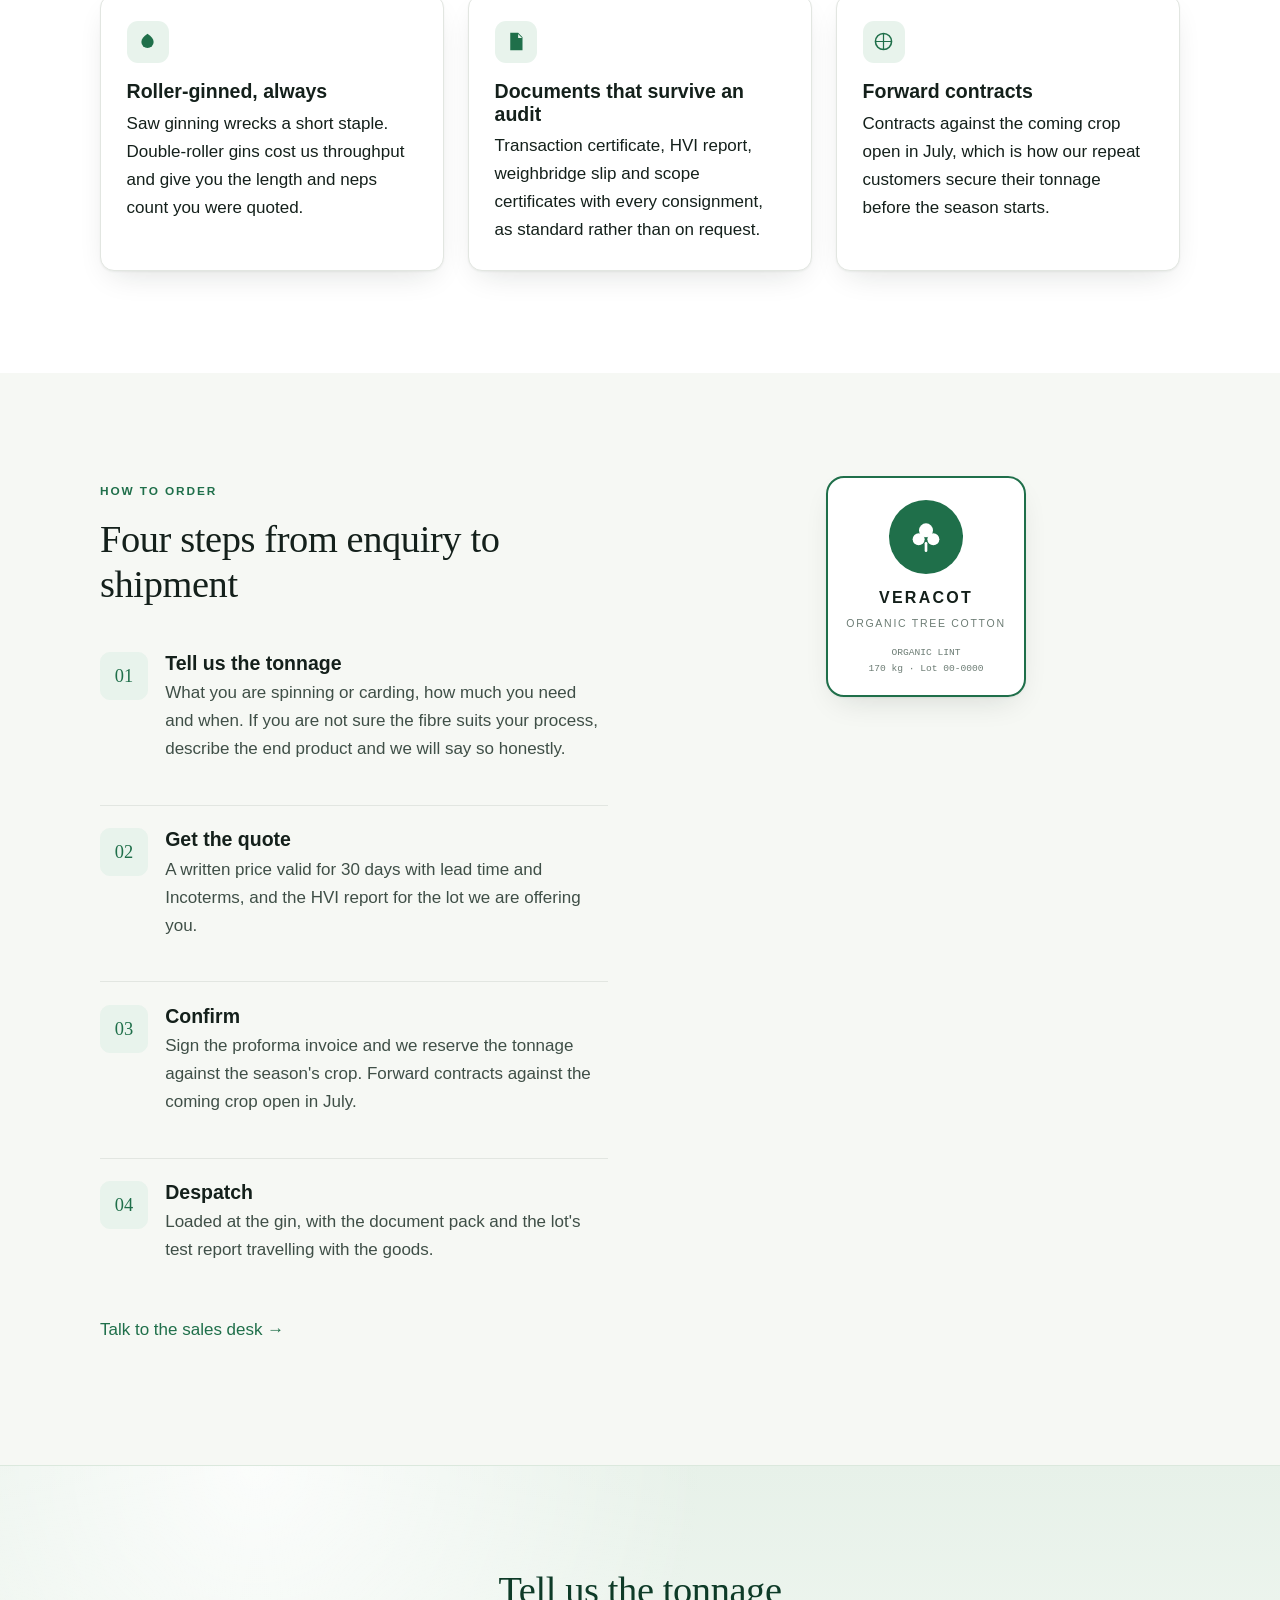
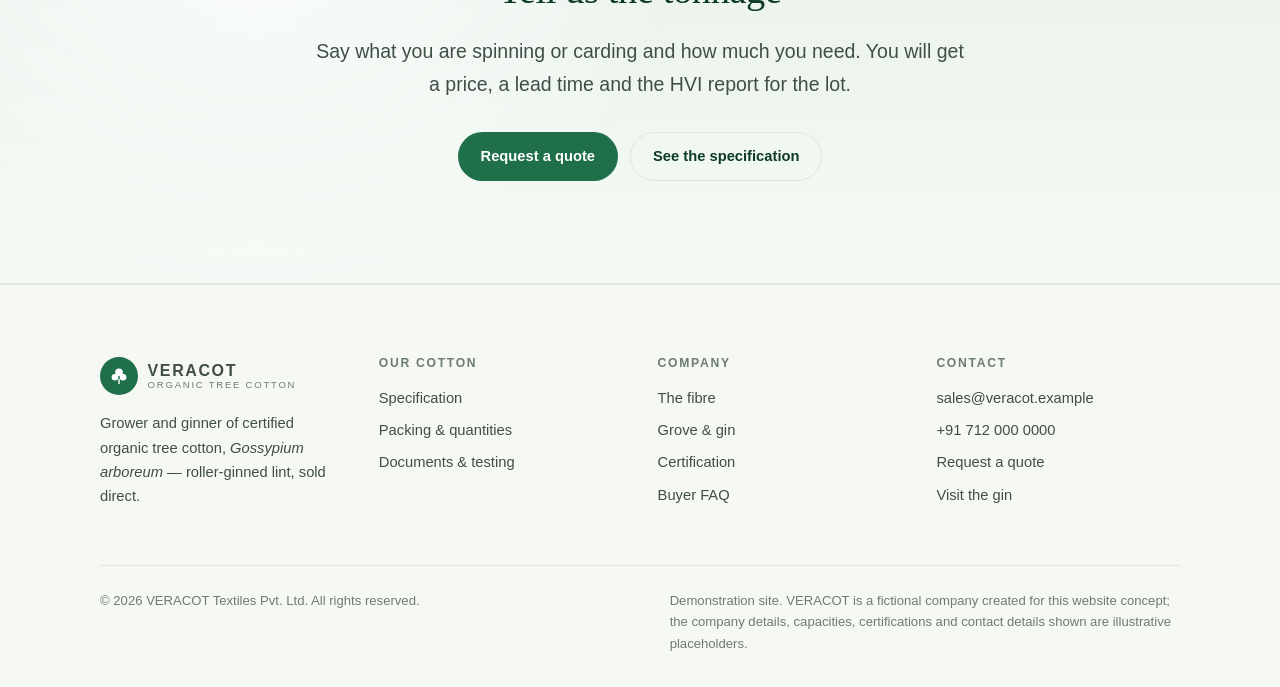
==== commit 4fc6595a: "Drop grading, add illustrations The three grades and all grading language are gone; the site now off" ====
--- a/index.html
+++ b/index.html
@@ -4,7 +4,7 @@
 <meta charset="utf-8">
 <meta name="viewport" content="width=device-width, initial-scale=1">
 <title>VERACOT — Certified Organic Tree Cotton, Grown and Ginned in India</title>
-<meta name="description" content="VERACOT grows and gins certified organic tree cotton (Gossypium arboreum) and sells roller-ginned lint in 170 kg bales. Three grades, HVI data on every lot, sold direct to spinners and converters.">
+<meta name="description" content="VERACOT grows and gins certified organic tree cotton (Gossypium arboreum) and sells roller-ginned lint in 170 kg bales. One cotton, HVI data on every lot, sold direct to spinners and converters.">
 <link rel="stylesheet" href="css/styles.css">
 <link rel="icon" href="data:image/svg+xml,<svg xmlns='http://www.w3.org/2000/svg' viewBox='0 0 100 100'><circle cx='50' cy='50' r='50' fill='%231f6f4a'/><circle cx='50' cy='38' r='16' fill='white'/><circle cx='34' cy='54' r='13' fill='white'/><circle cx='66' cy='54' r='13' fill='white'/></svg>">
 </head>
@@ -47,6 +47,8 @@
 
   <section class="hero">
     <div class="wrap">
+      <div class="hero-inner">
+      <div>
       <span class="eyebrow on-dark">Grower and ginner since 1994</span>
       <h1>We grow organic cotton on trees, and we sell the cotton.</h1>
       <p>
@@ -59,6 +61,11 @@
         <a class="btn btn-light" href="contact.html#enquiry">Request a quote</a>
         <a class="btn btn-outline-light" href="products.html">See the specification</a>
       </div>
+      </div>
+      <div class="hero-art">
+        <img src="img/grove.svg" alt="A grove of cotton trees carrying open bolls" width="480" height="360">
+      </div>
+      </div>
 
       <div class="hero-stats">
         <div>
@@ -86,6 +93,10 @@
       <div class="reveal">
         <span class="eyebrow">Who we are</span>
         <h2>A gin that starts in the field</h2>
+        <figure class="illus" style="margin-top:1.8rem">
+          <img src="img/gin.svg" alt="The ginning shed, with roller gins inside and pressed bales stacked outside" width="480" height="360">
+          <figcaption>The gin: seed cotton in one end, pressed bales out the other.</figcaption>
+        </figure>
       </div>
       <div class="reveal">
         <p class="lede">
@@ -99,8 +110,8 @@
           three to five passes as the bolls open.
         </p>
         <p>
-          Then it goes across our weighbridge, through the grading table and onto the roller gins. What comes out
-          is baled, tested and sold. We are not a mill and we have no ambition to become one.
+          Then it goes across our weighbridge, into the drying yard and onto the roller gins. What comes out is
+          baled, tested and sold. We are not a mill and we have no ambition to become one.
         </p>
         <p><a href="manufacturing.html">Inside the grove and the gin →</a></p>
       </div>
@@ -111,28 +122,25 @@
     <div class="wrap">
       <div class="reveal" style="max-width:62ch">
         <span class="eyebrow">What we sell</span>
-        <h2>Roller-ginned lint, in three grades</h2>
+        <h2>Roller-ginned lint, and nothing else</h2>
         <p class="lede">
-          One product, sorted at the grading table rather than averaged into a single heap. Tell us what you are
-          spinning or carding and we will point you at the right one.
+          One cotton, 15–20 mm staple, pressed into 170 kg bales with its HVI report. Here is what our customers
+          do with it.
         </p>
       </div>
 
       <div class="grid g3" style="margin-top:2.5rem">
         <article class="card raised reveal">
-          <h3>VC-Select</h3>
-          <p class="age">19–20 mm · mic 5.5–6.2 · trash ≤ 2.0%</p>
-          <p>The longest staple we get. Ring spinning to Ne 20s–24s, and the grade our khadi hand-spinning customers take.</p>
-        </article>
-        <article class="card raised reveal">
-          <h3>VC-Standard</h3>
-          <p class="age">17–19 mm · mic 6.0–7.0 · trash ≤ 2.5%</p>
-          <p>The bulk of the crop. Open-end spinning, terry and denim weft, and blending with longer-staple cotton.</p>
-        </article>
-        <article class="card raised reveal">
-          <h3>VC-Absorbent</h3>
-          <p class="age">15–17 mm · mic 6.5–7.5 · trash ≤ 3.0%</p>
-          <p>High micronaire, high absorbency. Cotton wool, wadding and surgical cotton — where this fibre has always belonged.</p>
+          <h3>Coarse-count spinning</h3>
+          <p>Ring and open-end, comfortably to about Ne 24s. Terry weft, denim weft, industrial fabric and blending with longer-staple cotton.</p>
+        </article>
+        <article class="card raised reveal">
+          <h3>Absorbent products</h3>
+          <p>High micronaire and fast wetting-out. Cotton wool, wadding and surgical cotton — where this fibre has always belonged.</p>
+        </article>
+        <article class="card raised reveal">
+          <h3>Khadi and handloom</h3>
+          <p>Hand-spinning on the charkha and handloom weaving, where visible texture and slub are the point rather than a defect.</p>
         </article>
       </div>
       <p style="margin-top:2rem"><a href="products.html">Full specification, quantities and terms →</a></p>
@@ -198,7 +206,7 @@
       <div class="chain-wrap reveal" style="margin-top:2.5rem">
         <svg class="chain" viewBox="0 0 900 240" role="img" aria-labelledby="chain-title chain-desc">
           <title id="chain-title">VERACOT production chain from grove to despatch</title>
-          <desc id="chain-desc">Organic tree cotton moves from the contracted grove through hand picking, intake and grading, drying, roller ginning and pressing, to despatch as baled lint. Organic certification covers the farm; our own scope certificate covers ginning onwards.</desc>
+          <desc id="chain-desc">Organic tree cotton moves from the contracted grove through hand picking, intake, drying, roller ginning and pressing, to despatch as baled lint. Organic certification covers the farm; our own scope certificate covers ginning onwards.</desc>
 
           <line x1="60" y1="120" x2="850" y2="120" stroke="var(--green)" stroke-width="2"/>
           <polygon points="850,120 838,114 838,126" fill="var(--green)"/>
@@ -224,7 +232,7 @@
             <g>
               <circle cx="400" cy="120" r="16" fill="var(--bg-alt)" stroke="var(--line)"/>
               <text x="400" y="125" font-size="14" fill="var(--green)">03</text>
-              <text x="400" y="166">Intake &amp; grading</text>
+              <text x="400" y="166">Intake &amp; drying</text>
             </g>
             <g>
               <circle cx="550" cy="120" r="16" fill="var(--bg-alt)" stroke="var(--line)"/>
@@ -287,7 +295,7 @@
         <article class="card raised reveal">
           <span class="icon" aria-hidden="true"><svg viewBox="0 0 24 24"><circle cx="12" cy="12" r="9.2" fill="none" stroke="currentColor" stroke-width="1.8"/><path d="M12 2.8v18.4M2.8 12h18.4" stroke="currentColor" stroke-width="1.4" fill="none"/></svg></span>
           <h3>Forward contracts</h3>
-          <p>Contracts against the coming crop open in July, which is how our repeat customers secure grade and tonnage before the season starts.</p>
+          <p>Contracts against the coming crop open in July, which is how our repeat customers secure their tonnage before the season starts.</p>
         </article>
       </div>
     </div>
@@ -301,8 +309,8 @@
         <div class="steps" style="margin-top:1.5rem">
           <div class="step">
             <div>
-              <h3>Tell us the grade and the tonnage</h3>
-              <p>What you are spinning or carding, how much you need and when. If you are not sure which grade suits, describe the end product and we will advise.</p>
+              <h3>Tell us the tonnage</h3>
+              <p>What you are spinning or carding, how much you need and when. If you are not sure the fibre suits your process, describe the end product and we will say so honestly.</p>
             </div>
           </div>
           <div class="step">
@@ -334,7 +342,7 @@
           </div>
           <div class="lm-name">VERACOT</div>
           <div class="lm-sub">Organic Tree Cotton</div>
-          <div class="lm-id">VC-STANDARD<br>170 kg · Lot 00-0000</div>
+          <div class="lm-id">ORGANIC LINT<br>170 kg · Lot 00-0000</div>
         </div>
       </div>
     </div>
@@ -342,7 +350,7 @@
 
   <section class="band">
     <div class="wrap">
-      <h2>Tell us the grade and the tonnage</h2>
+      <h2>Tell us the tonnage</h2>
       <p class="lede">
         Say what you are spinning or carding and how much you need. You will get a price, a lead time and the
         HVI report for the lot.
@@ -378,7 +386,6 @@
         <h4>Our cotton</h4>
         <ul>
           <li><a href="products.html#spec">Specification</a></li>
-          <li><a href="products.html#grades">Grades</a></li>
           <li><a href="products.html#packing">Packing &amp; quantities</a></li>
           <li><a href="products.html#documents">Documents &amp; testing</a></li>
         </ul>
--- a/css/styles.css
+++ b/css/styles.css
@@ -244,6 +244,11 @@
   pointer-events: none;
 }
 .hero .wrap { position: relative; z-index: 2; }
+.hero-inner { display: grid; gap: clamp(2rem, 5vw, 3.5rem); align-items: center; }
+@media (min-width: 980px) { .hero-inner { grid-template-columns: 1.05fr .95fr; } }
+.hero-art { display: none; }
+@media (min-width: 980px) { .hero-art { display: block; } }
+.hero-art img { display: block; width: 100%; height: auto; }
 .hero h1 { color: var(--on-cotton); max-width: 18ch; }
 .hero p { color: var(--on-cotton-soft); max-width: 56ch; font-size: clamp(1.05rem, 2vw, 1.2rem); }
 .hero-actions { display: flex; flex-wrap: wrap; gap: .8rem; margin-top: 2rem; }
@@ -297,6 +302,20 @@
 .split { display: grid; gap: clamp(2rem, 5vw, 4rem); align-items: start; }
 @media (min-width: 900px) { .split { grid-template-columns: 1fr 1fr; } }
 @media (min-width: 900px) { .split.aside { grid-template-columns: 0.85fr 1.15fr; } }
+
+/* ---------- Illustrations ---------- */
+figure.illus { margin: 0; }
+figure.illus img {
+  display: block; width: 100%; height: auto;
+  background: var(--cotton);
+  border: 1px solid var(--cotton-line);
+  border-radius: var(--radius);
+}
+.alt figure.illus img { background: var(--bg); }
+figure.illus figcaption {
+  margin-top: .7rem;
+  font-size: .82rem; color: var(--ink-faint);
+}
 
 /* ---------- Lists ---------- */
 ul.checks { list-style: none; padding: 0; margin: 0; }
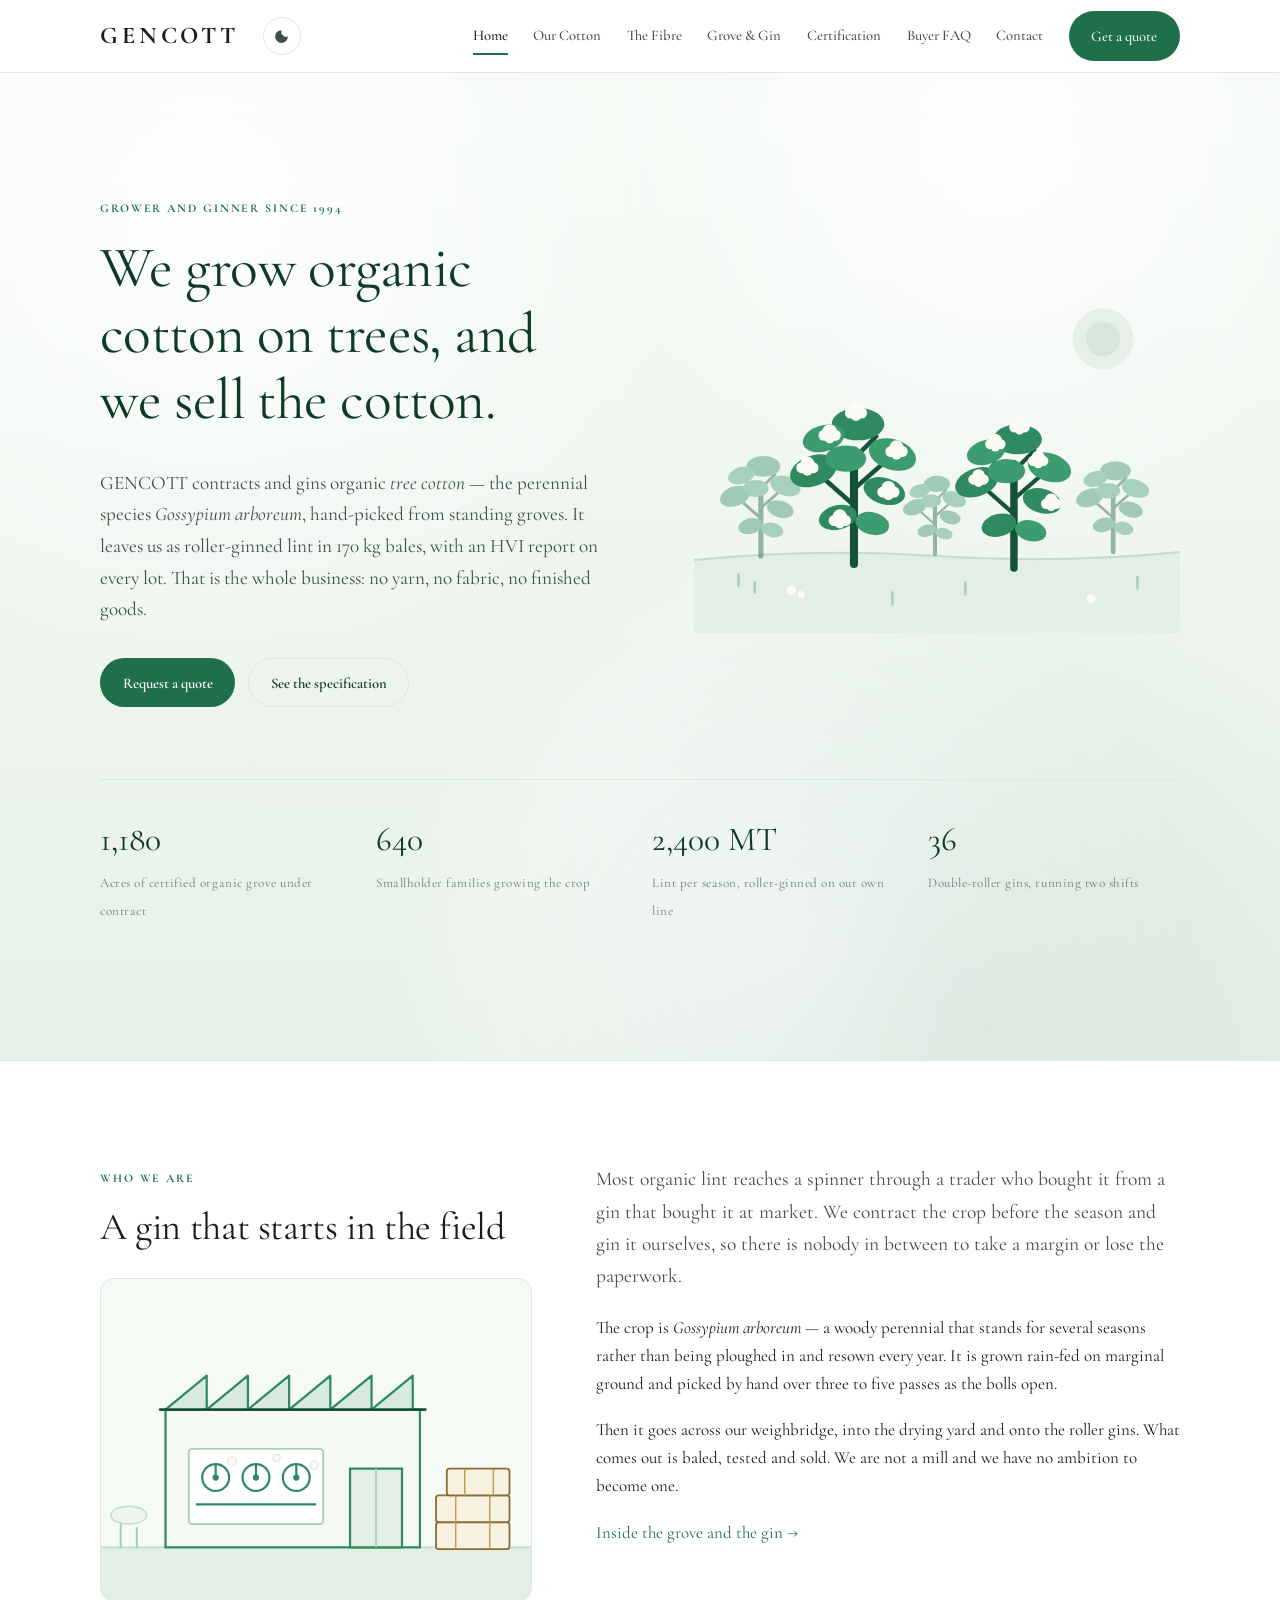
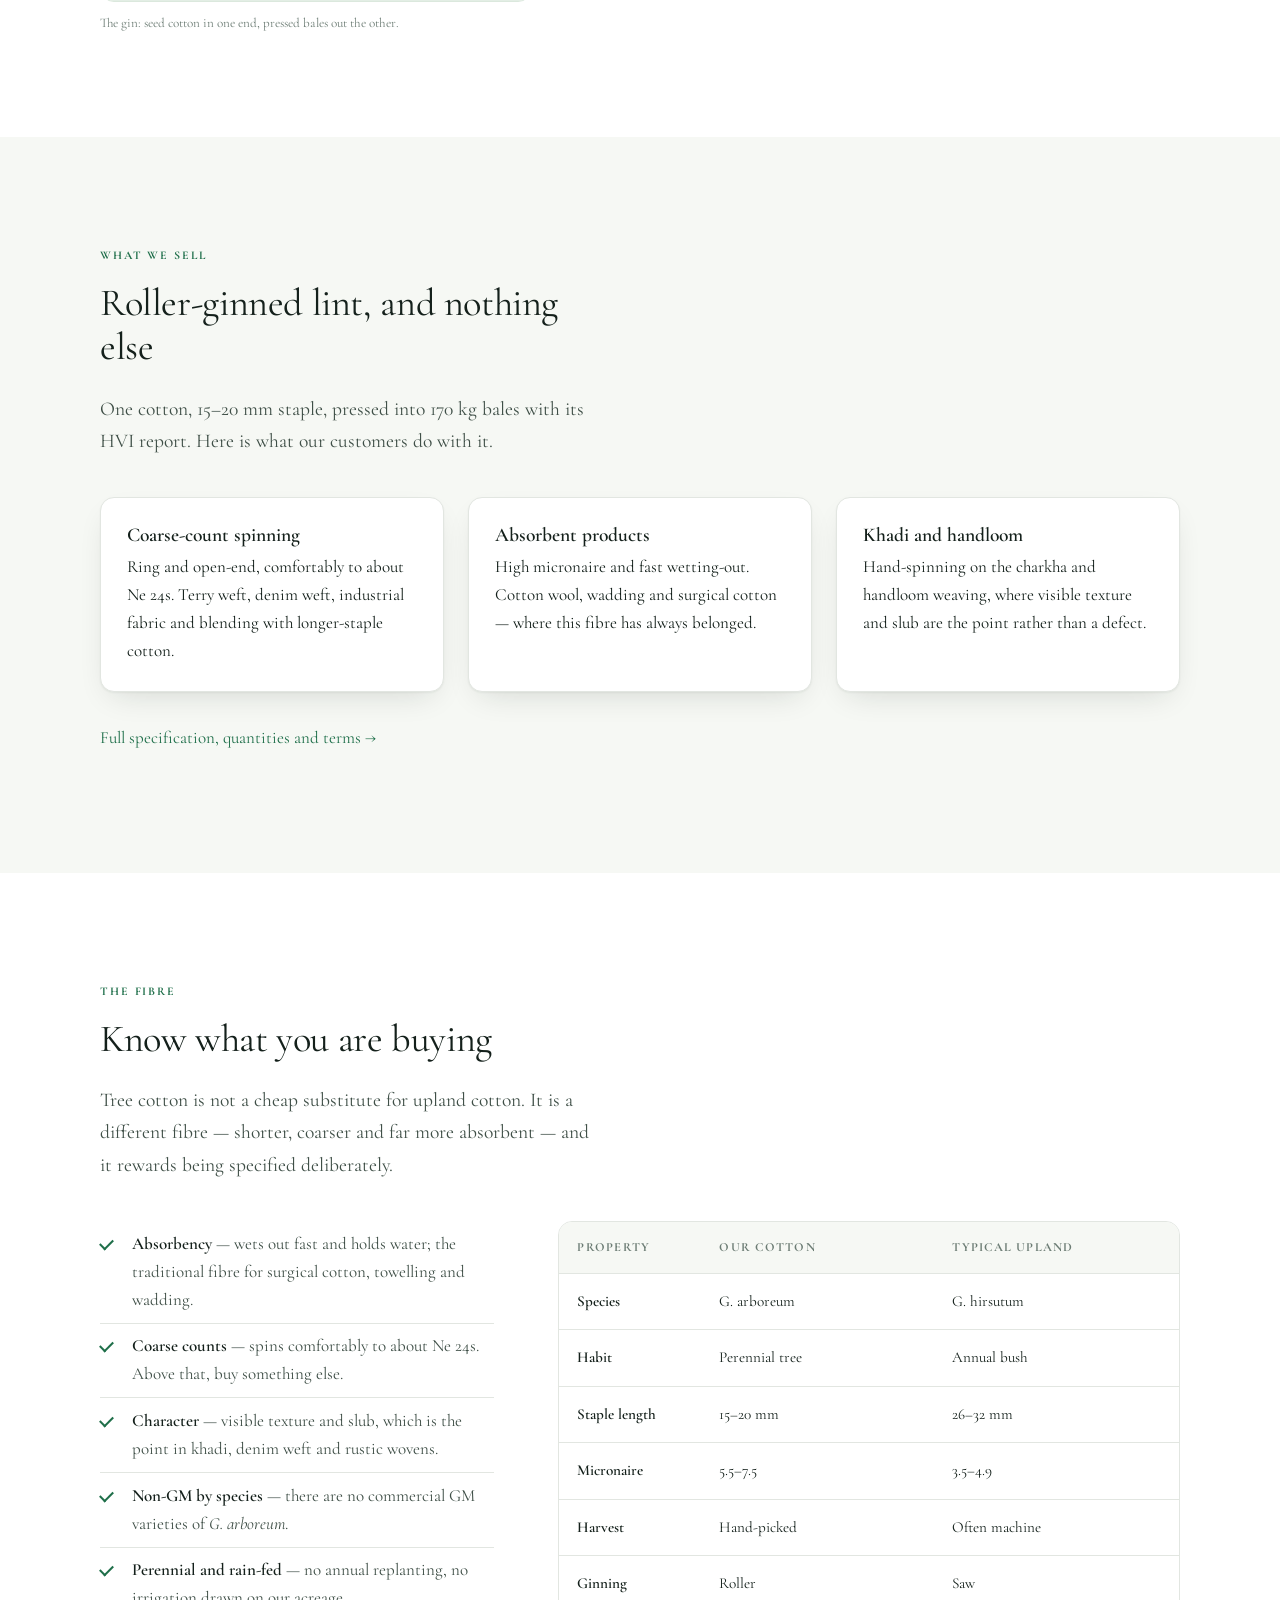
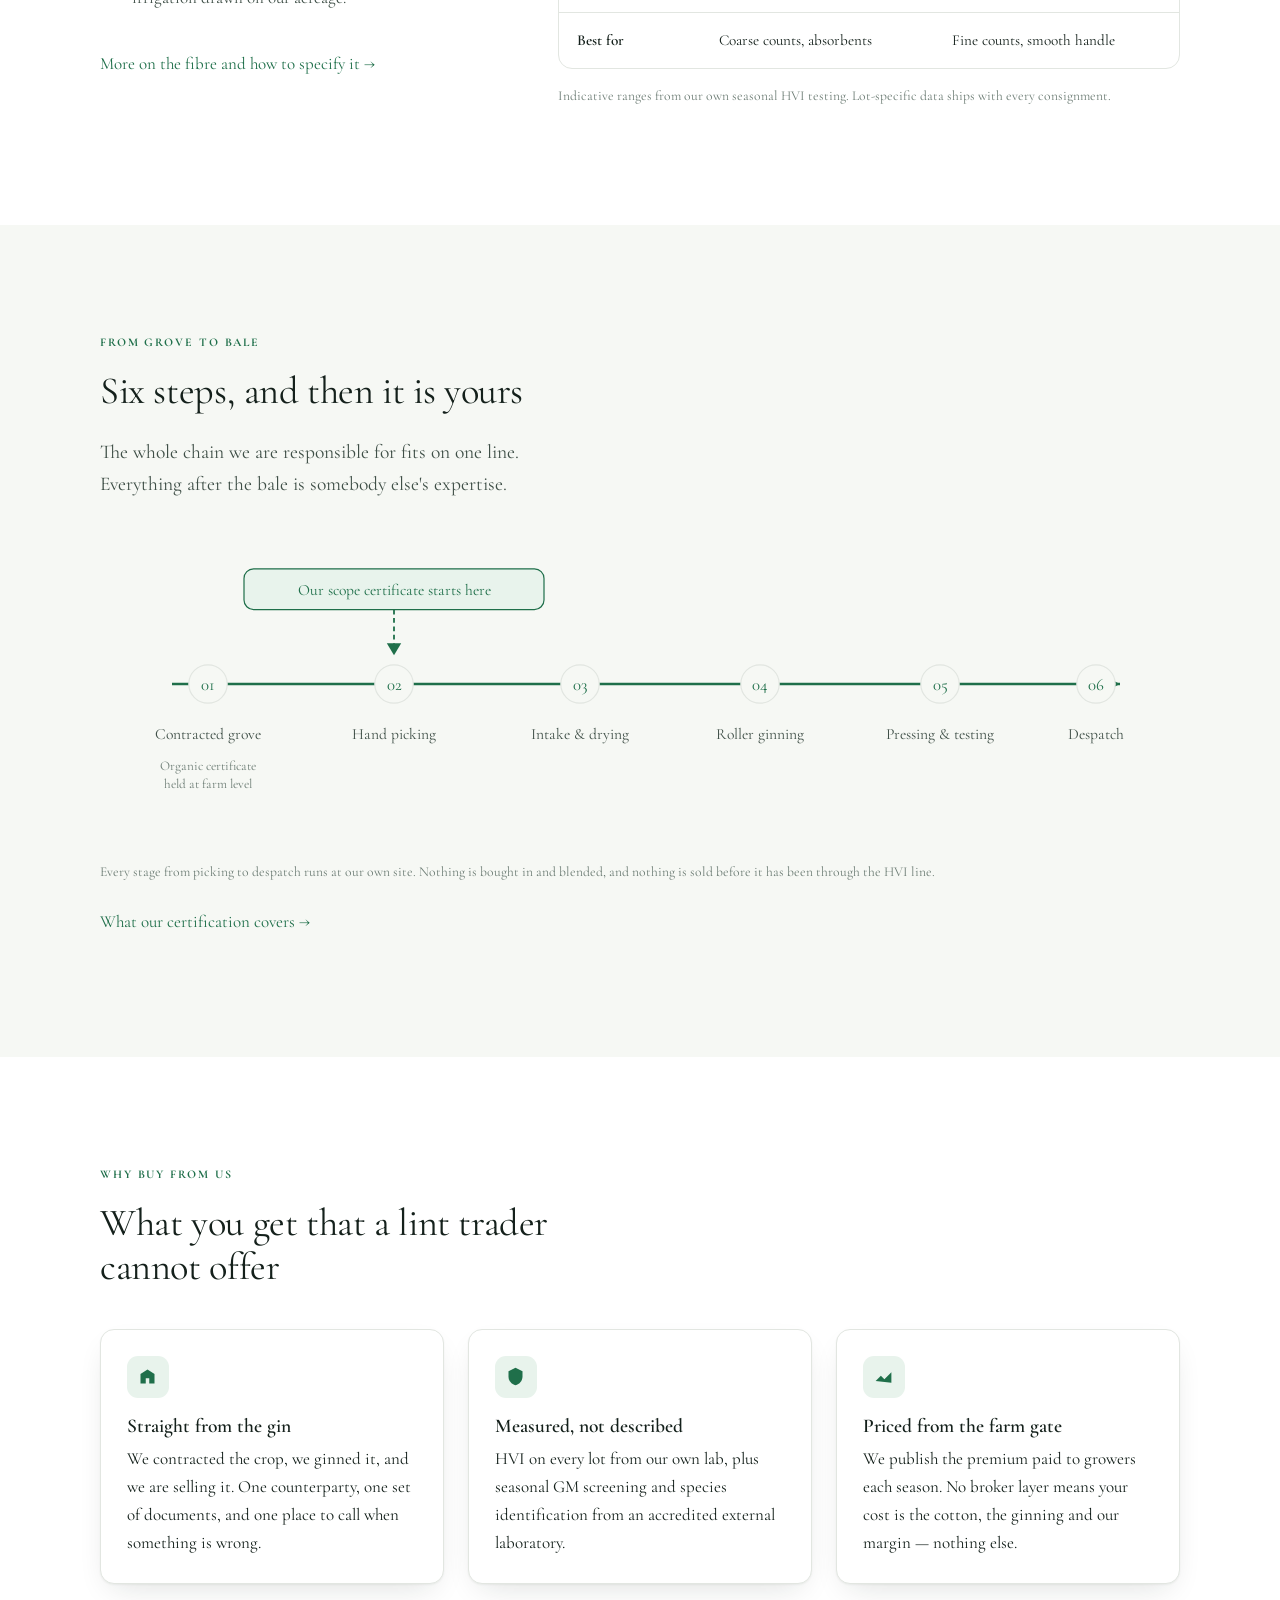
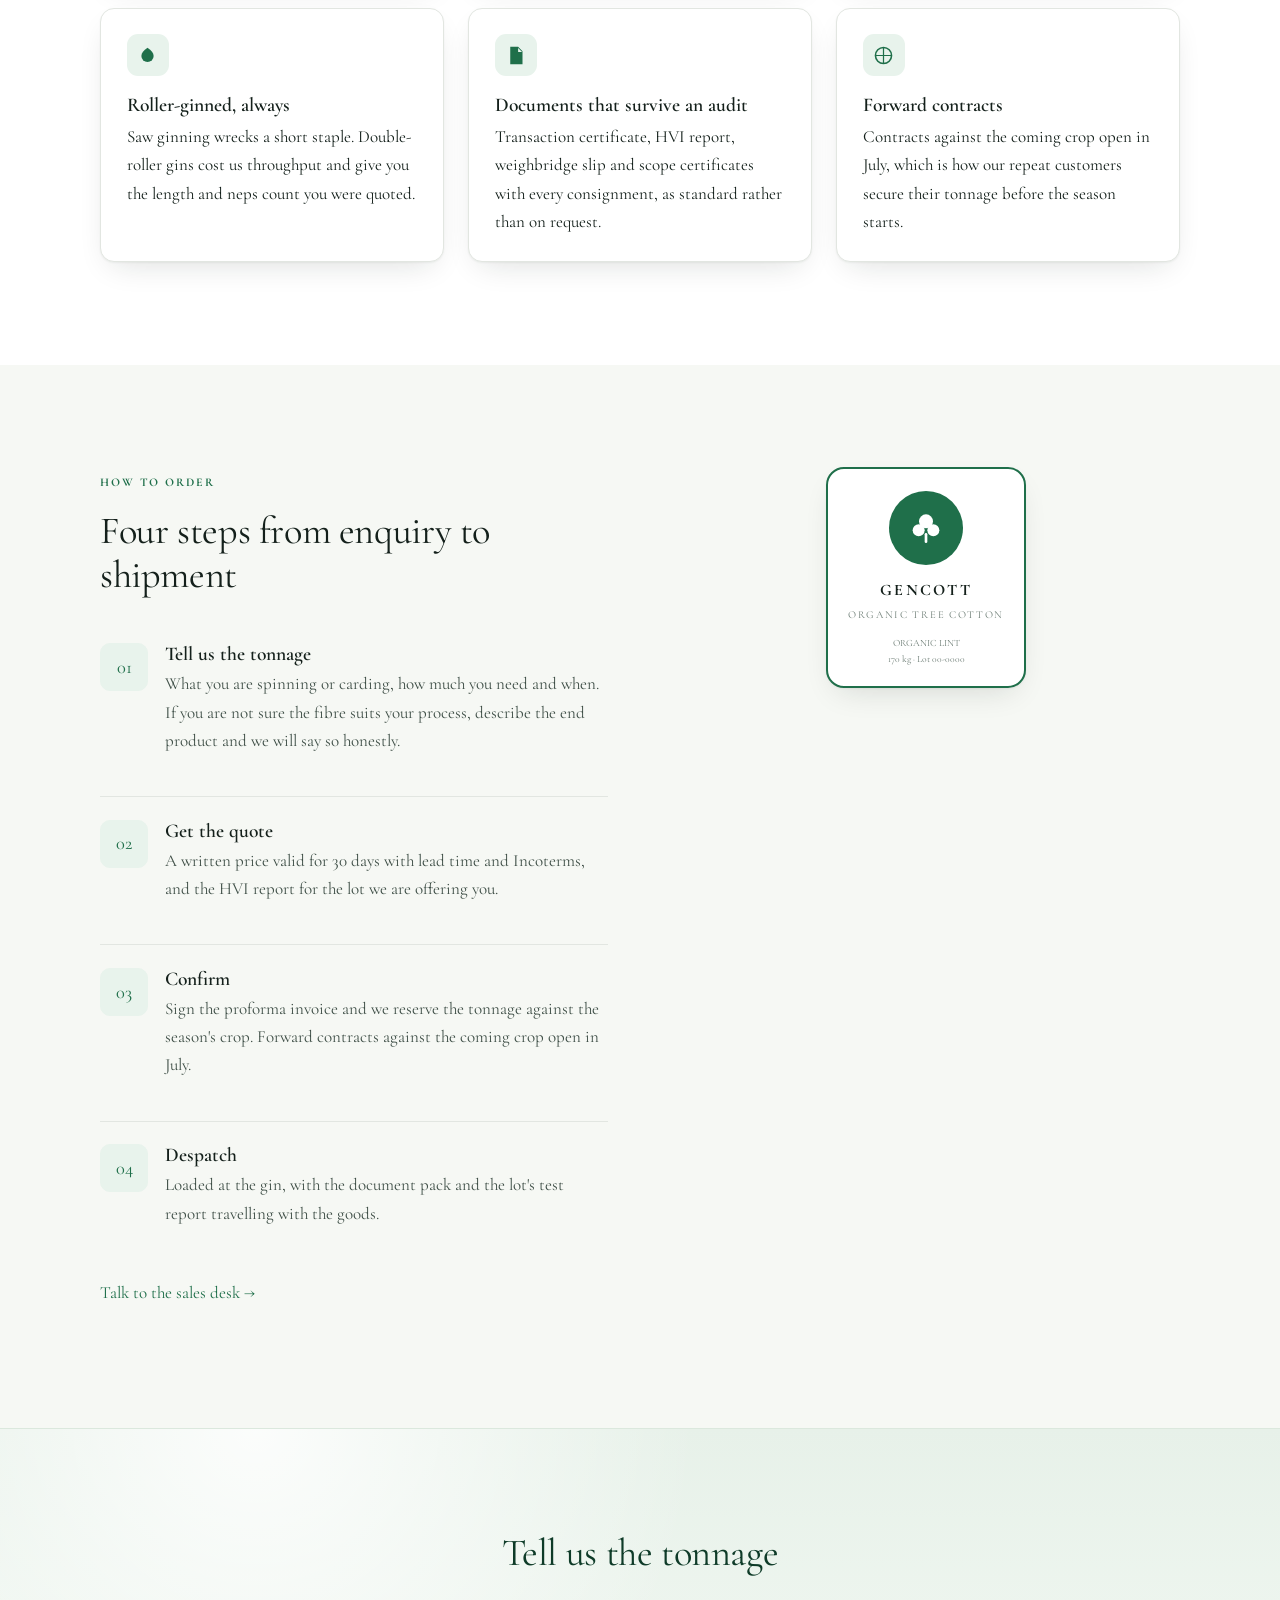
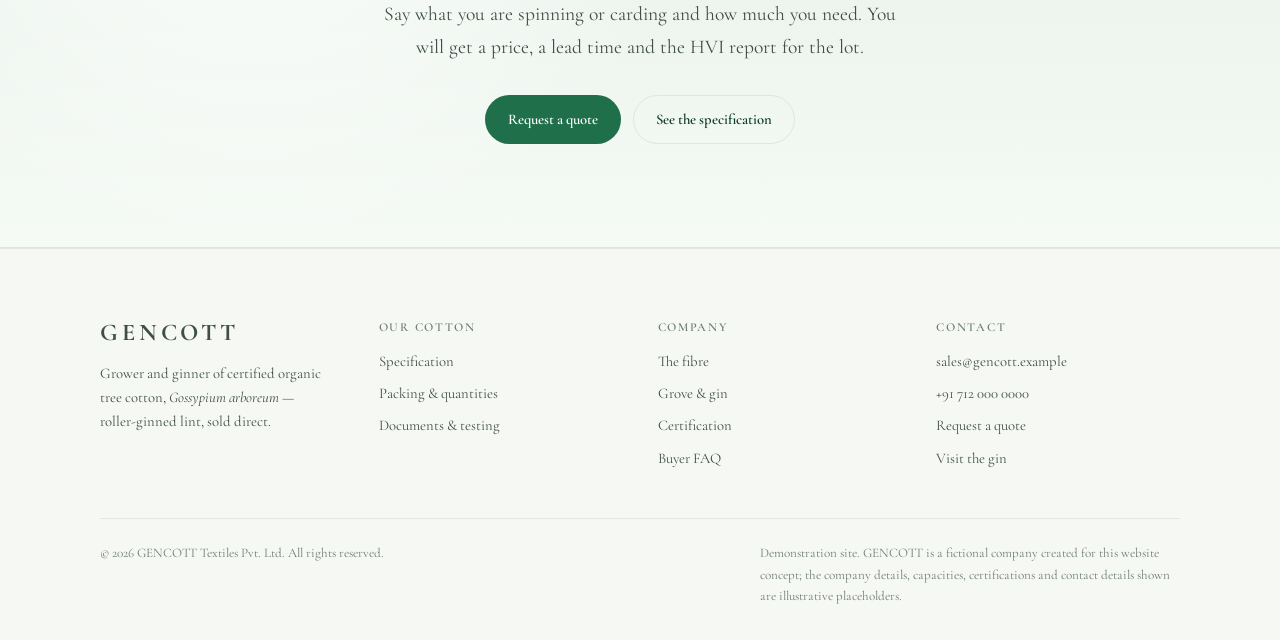
==== commit 979bdd85: "name change" ====
--- a/index.html
+++ b/index.html
@@ -3,8 +3,11 @@
 <head>
 <meta charset="utf-8">
 <meta name="viewport" content="width=device-width, initial-scale=1">
-<title>VERACOT — Certified Organic Tree Cotton, Grown and Ginned in India</title>
-<meta name="description" content="VERACOT grows and gins certified organic tree cotton (Gossypium arboreum) and sells roller-ginned lint in 170 kg bales. One cotton, HVI data on every lot, sold direct to spinners and converters.">
+<title>GENCOTT — Certified Organic Tree Cotton, Grown and Ginned in India</title>
+<meta name="description" content="GENCOTT grows and gins certified organic tree cotton (Gossypium arboreum) and sells roller-ginned lint in 170 kg bales. One cotton, HVI data on every lot, sold direct to spinners and converters.">
+<link rel="preconnect" href="https://fonts.googleapis.com">
+<link rel="preconnect" href="https://fonts.gstatic.com" crossorigin>
+<link rel="stylesheet" href="https://fonts.googleapis.com/css2?family=Cormorant+Garamond:ital,wght@0,300..700;1,300..700&display=swap">
 <link rel="stylesheet" href="css/styles.css">
 <link rel="icon" href="data:image/svg+xml,<svg xmlns='http://www.w3.org/2000/svg' viewBox='0 0 100 100'><circle cx='50' cy='50' r='50' fill='%231f6f4a'/><circle cx='50' cy='38' r='16' fill='white'/><circle cx='34' cy='54' r='13' fill='white'/><circle cx='66' cy='54' r='13' fill='white'/></svg>">
 </head>
@@ -13,15 +16,7 @@
 
 <header class="site-header">
   <div class="wrap header-inner">
-    <a class="logo" href="index.html">
-      <span class="logo-mark" aria-hidden="true">
-        <svg viewBox="0 0 24 24"><circle cx="12" cy="8" r="4.2"/><circle cx="7.6" cy="13.4" r="3.6"/><circle cx="16.4" cy="13.4" r="3.6"/><rect x="11.2" y="15" width="1.6" height="6" rx=".8"/></svg>
-      </span>
-      <span class="logo-text">
-        <span class="logo-name">VERACOT</span>
-        <span class="logo-sub">Organic Tree Cotton</span>
-      </span>
-    </a>
+    <a class="logo" href="index.html">GENCOTT</a>
 
     <button class="nav-toggle" aria-label="Toggle navigation" aria-expanded="false">
       <svg viewBox="0 0 24 24"><rect x="3" y="6" width="18" height="2" rx="1"/><rect x="3" y="11" width="18" height="2" rx="1"/><rect x="3" y="16" width="18" height="2" rx="1"/></svg>
@@ -52,7 +47,7 @@
       <span class="eyebrow on-dark">Grower and ginner since 1994</span>
       <h1>We grow organic cotton on trees, and we sell the cotton.</h1>
       <p>
-        VERACOT contracts and gins organic <em>tree cotton</em> — the perennial species
+        GENCOTT contracts and gins organic <em>tree cotton</em> — the perennial species
         <em>Gossypium&nbsp;arboreum</em>, hand-picked from standing groves. It leaves us as
         roller-ginned lint in 170 kg bales, with an HVI report on every lot. That is the whole business: no yarn,
         no fabric, no finished goods.
@@ -205,7 +200,7 @@
 
       <div class="chain-wrap reveal" style="margin-top:2.5rem">
         <svg class="chain" viewBox="0 0 900 240" role="img" aria-labelledby="chain-title chain-desc">
-          <title id="chain-title">VERACOT production chain from grove to despatch</title>
+          <title id="chain-title">GENCOTT production chain from grove to despatch</title>
           <desc id="chain-desc">Organic tree cotton moves from the contracted grove through hand picking, intake, drying, roller ginning and pressing, to despatch as baled lint. Organic certification covers the farm; our own scope certificate covers ginning onwards.</desc>
 
           <line x1="60" y1="120" x2="850" y2="120" stroke="var(--green)" stroke-width="2"/>
@@ -340,7 +335,7 @@
           <div class="ring" aria-hidden="true">
             <svg viewBox="0 0 24 24"><circle cx="12" cy="8" r="4.2"/><circle cx="7.6" cy="13.4" r="3.6"/><circle cx="16.4" cy="13.4" r="3.6"/><rect x="11.2" y="15" width="1.6" height="6" rx=".8"/></svg>
           </div>
-          <div class="lm-name">VERACOT</div>
+          <div class="lm-name">GENCOTT</div>
           <div class="lm-sub">Organic Tree Cotton</div>
           <div class="lm-id">ORGANIC LINT<br>170 kg · Lot 00-0000</div>
         </div>
@@ -368,15 +363,7 @@
   <div class="wrap">
     <div class="footer-grid">
       <div>
-        <a class="logo" href="index.html" style="margin-bottom:1rem">
-          <span class="logo-mark" aria-hidden="true">
-            <svg viewBox="0 0 24 24"><circle cx="12" cy="8" r="4.2"/><circle cx="7.6" cy="13.4" r="3.6"/><circle cx="16.4" cy="13.4" r="3.6"/><rect x="11.2" y="15" width="1.6" height="6" rx=".8"/></svg>
-          </span>
-          <span class="logo-text">
-            <span class="logo-name">VERACOT</span>
-            <span class="logo-sub">Organic Tree Cotton</span>
-          </span>
-        </a>
+        <a class="logo" href="index.html" style="margin-bottom:1rem">GENCOTT</a>
         <p style="color:var(--ink-soft);max-width:32ch">
           Grower and ginner of certified organic tree cotton, <em>Gossypium arboreum</em> — roller-ginned lint,
           sold direct.
@@ -402,7 +389,7 @@
       <div>
         <h4>Contact</h4>
         <ul>
-          <li><a href="mailto:sales@veracot.example">sales@veracot.example</a></li>
+          <li><a href="mailto:sales@gencott.example">sales@gencott.example</a></li>
           <li><a href="tel:+917120000000">+91 712 000 0000</a></li>
           <li><a href="contact.html#enquiry">Request a quote</a></li>
           <li><a href="contact.html#visit">Visit the gin</a></li>
@@ -410,9 +397,9 @@
       </div>
     </div>
     <div class="footer-bottom">
-      <span>© <span data-year>2026</span> VERACOT Textiles Pvt. Ltd. All rights reserved.</span>
+      <span>© <span data-year>2026</span> GENCOTT Textiles Pvt. Ltd. All rights reserved.</span>
       <span class="disclaimer">
-        Demonstration site. VERACOT is a fictional company created for this website concept; the company details,
+        Demonstration site. GENCOTT is a fictional company created for this website concept; the company details,
         capacities, certifications and contact details shown are illustrative placeholders.
       </span>
     </div>
--- a/css/styles.css
+++ b/css/styles.css
@@ -1,5 +1,5 @@
 /* ==========================================================================
-   VERACOT Organic Cotton Standard — design system
+   GENCOTT Organic Cotton Standard — design system
    ========================================================================== */
 
 :root {
@@ -27,8 +27,9 @@
   --on-cotton-faint: #6c7c74;
 
   /* Type */
-  --font-sans: "Helvetica Neue", Helvetica, Arial, sans-serif;
-  --font-serif: Georgia, "Times New Roman", serif;
+  --font-sans: "Cormorant Garamond", Garamond, Georgia, "Times New Roman", serif;
+  --font-serif: "Cormorant Garamond", Garamond, Georgia, "Times New Roman", serif;
+  --font-mono: "Cormorant Garamond", Garamond, Georgia, "Times New Roman", serif;
 
   /* Space */
   --wrap: 1160px;
@@ -147,18 +148,11 @@
 }
 .header-inner { display: flex; align-items: center; gap: 1.5rem; height: 72px; }
 
-.logo { display: flex; align-items: center; gap: .6rem; text-decoration: none; color: var(--ink); }
+.logo {
+  display: inline-block; text-decoration: none; color: var(--ink);
+  font-weight: 700; letter-spacing: .16em; font-size: 1.5rem; line-height: 1;
+}
 .logo:hover { text-decoration: none; }
-.logo-mark {
-  width: 38px; height: 38px; flex: 0 0 38px;
-  border-radius: 50%;
-  background: var(--green);
-  display: grid; place-items: center;
-}
-.logo-mark svg { width: 22px; height: 22px; fill: #fff; }
-.logo-text { display: flex; flex-direction: column; line-height: 1.05; }
-.logo-name { font-weight: 700; letter-spacing: .1em; font-size: 1rem; }
-.logo-sub { font-size: .6rem; letter-spacing: .18em; text-transform: uppercase; color: var(--ink-faint); }
 
 .nav { margin-left: auto; display: flex; align-items: center; gap: 1.6rem; }
 .nav a {
@@ -404,7 +398,7 @@
 .label-mock .ring svg { width: 40px; height: 40px; fill: #fff; }
 .label-mock .lm-name { font-weight: 700; letter-spacing: .14em; font-size: 1rem; }
 .label-mock .lm-sub { font-size: .66rem; letter-spacing: .16em; text-transform: uppercase; color: var(--ink-faint); margin-top: .2rem; }
-.label-mock .lm-id { font-size: .6rem; color: var(--ink-faint); margin-top: .8rem; font-family: ui-monospace, Menlo, monospace; }
+.label-mock .lm-id { font-size: .6rem; color: var(--ink-faint); margin-top: .8rem; font-family: var(--font-mono); }
 
 /* ---------- FAQ ---------- */
 details.faq {
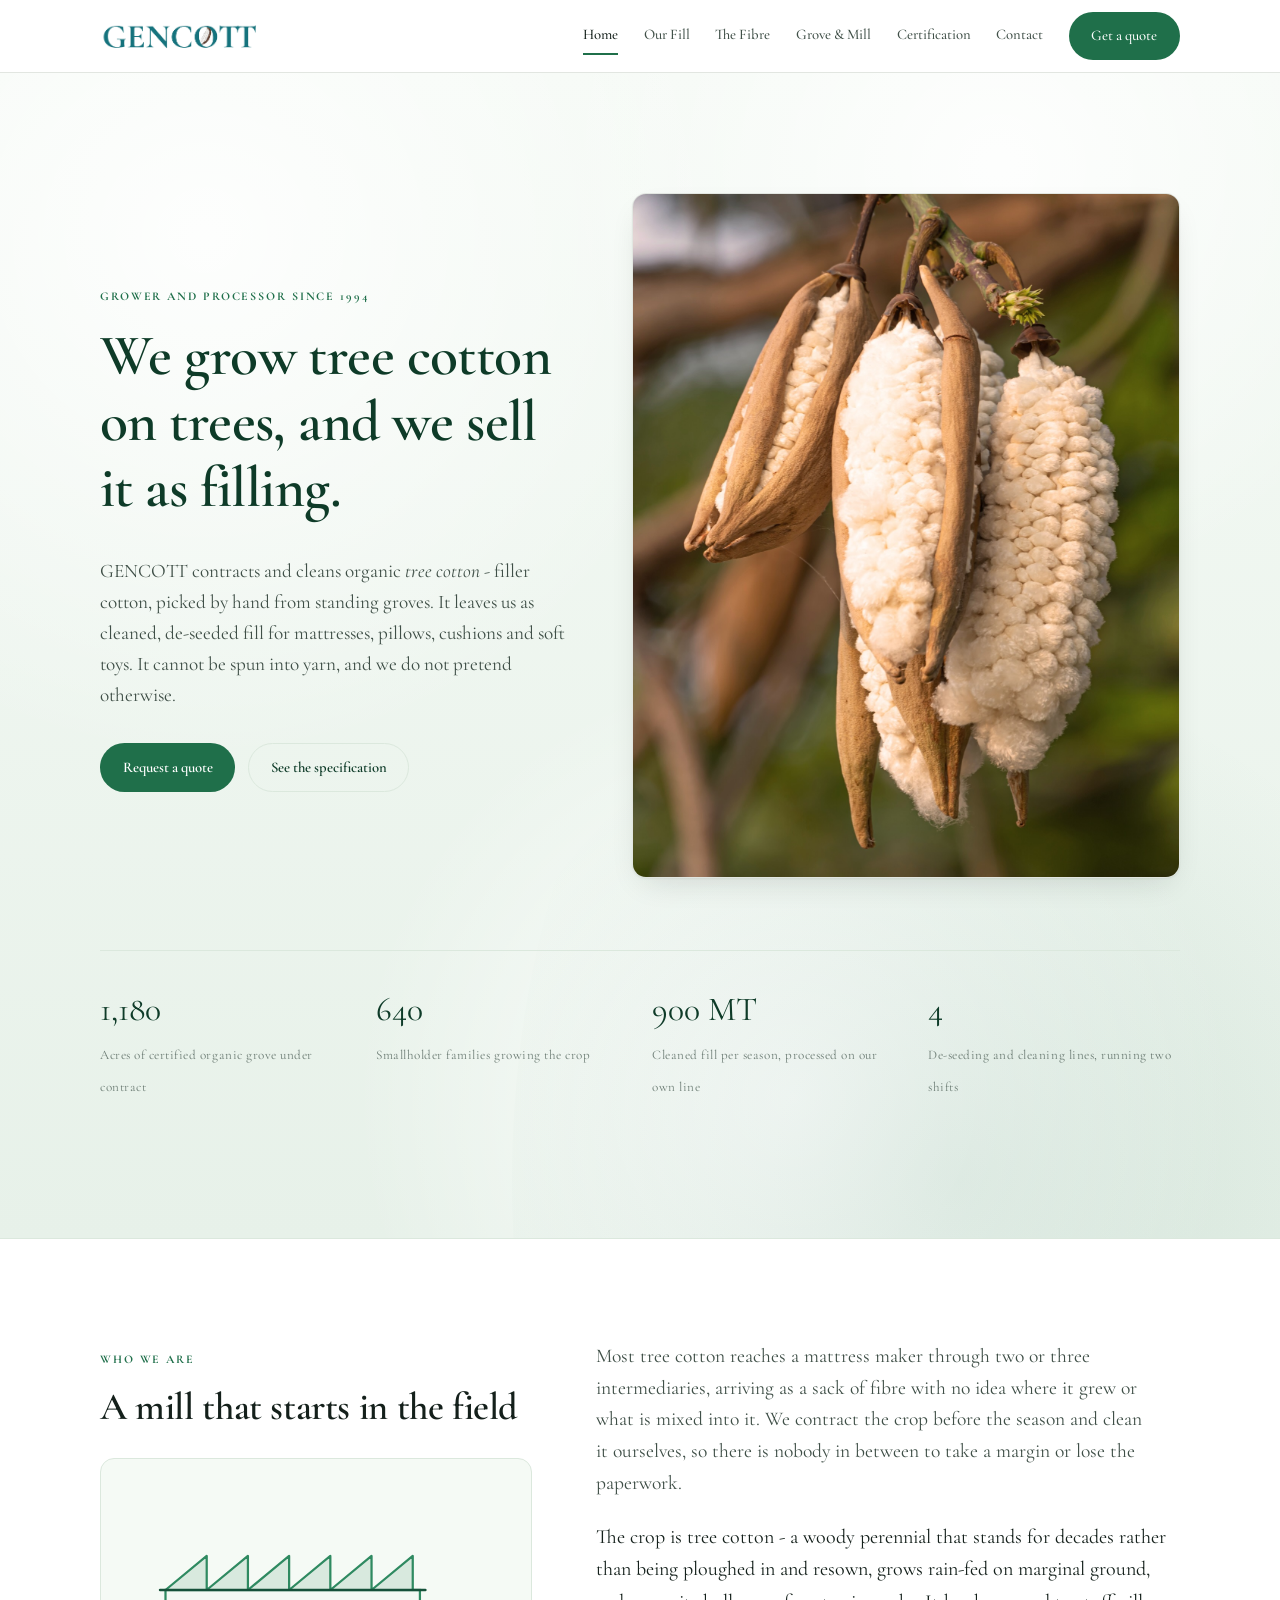
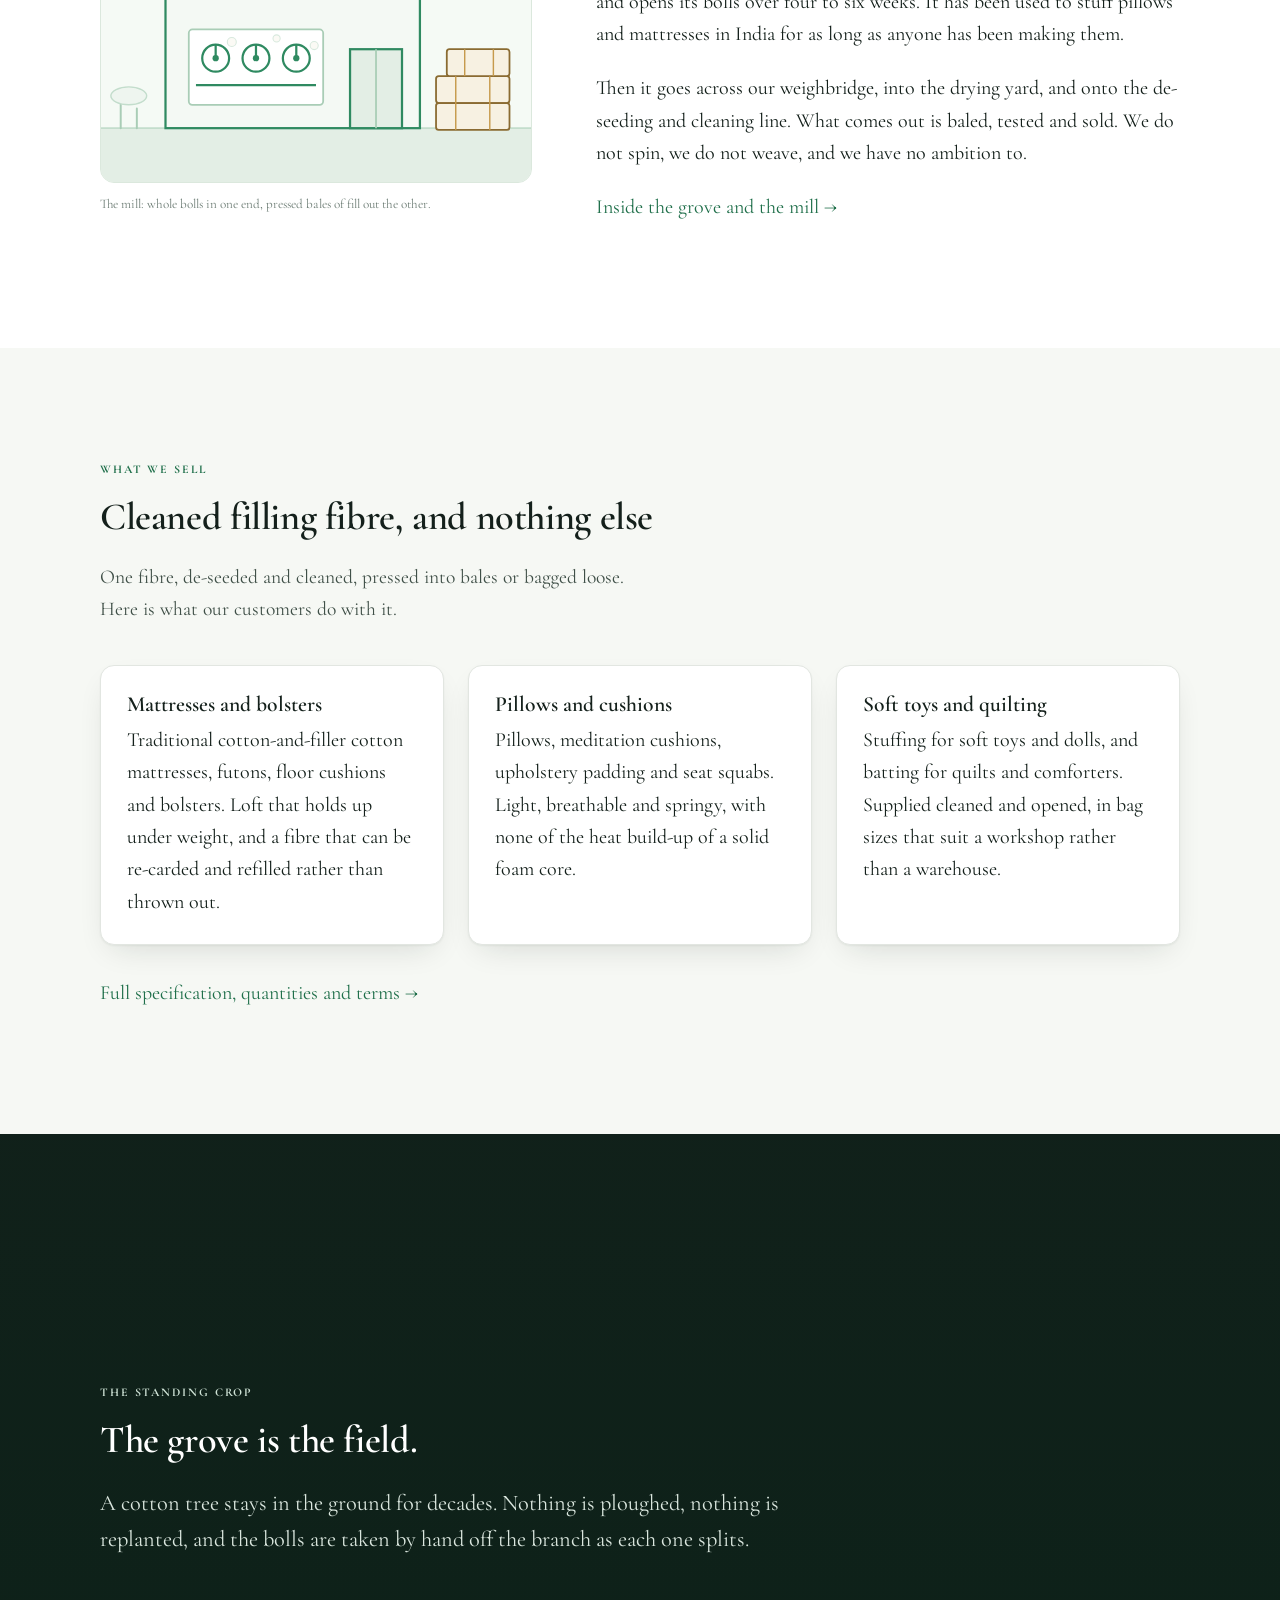
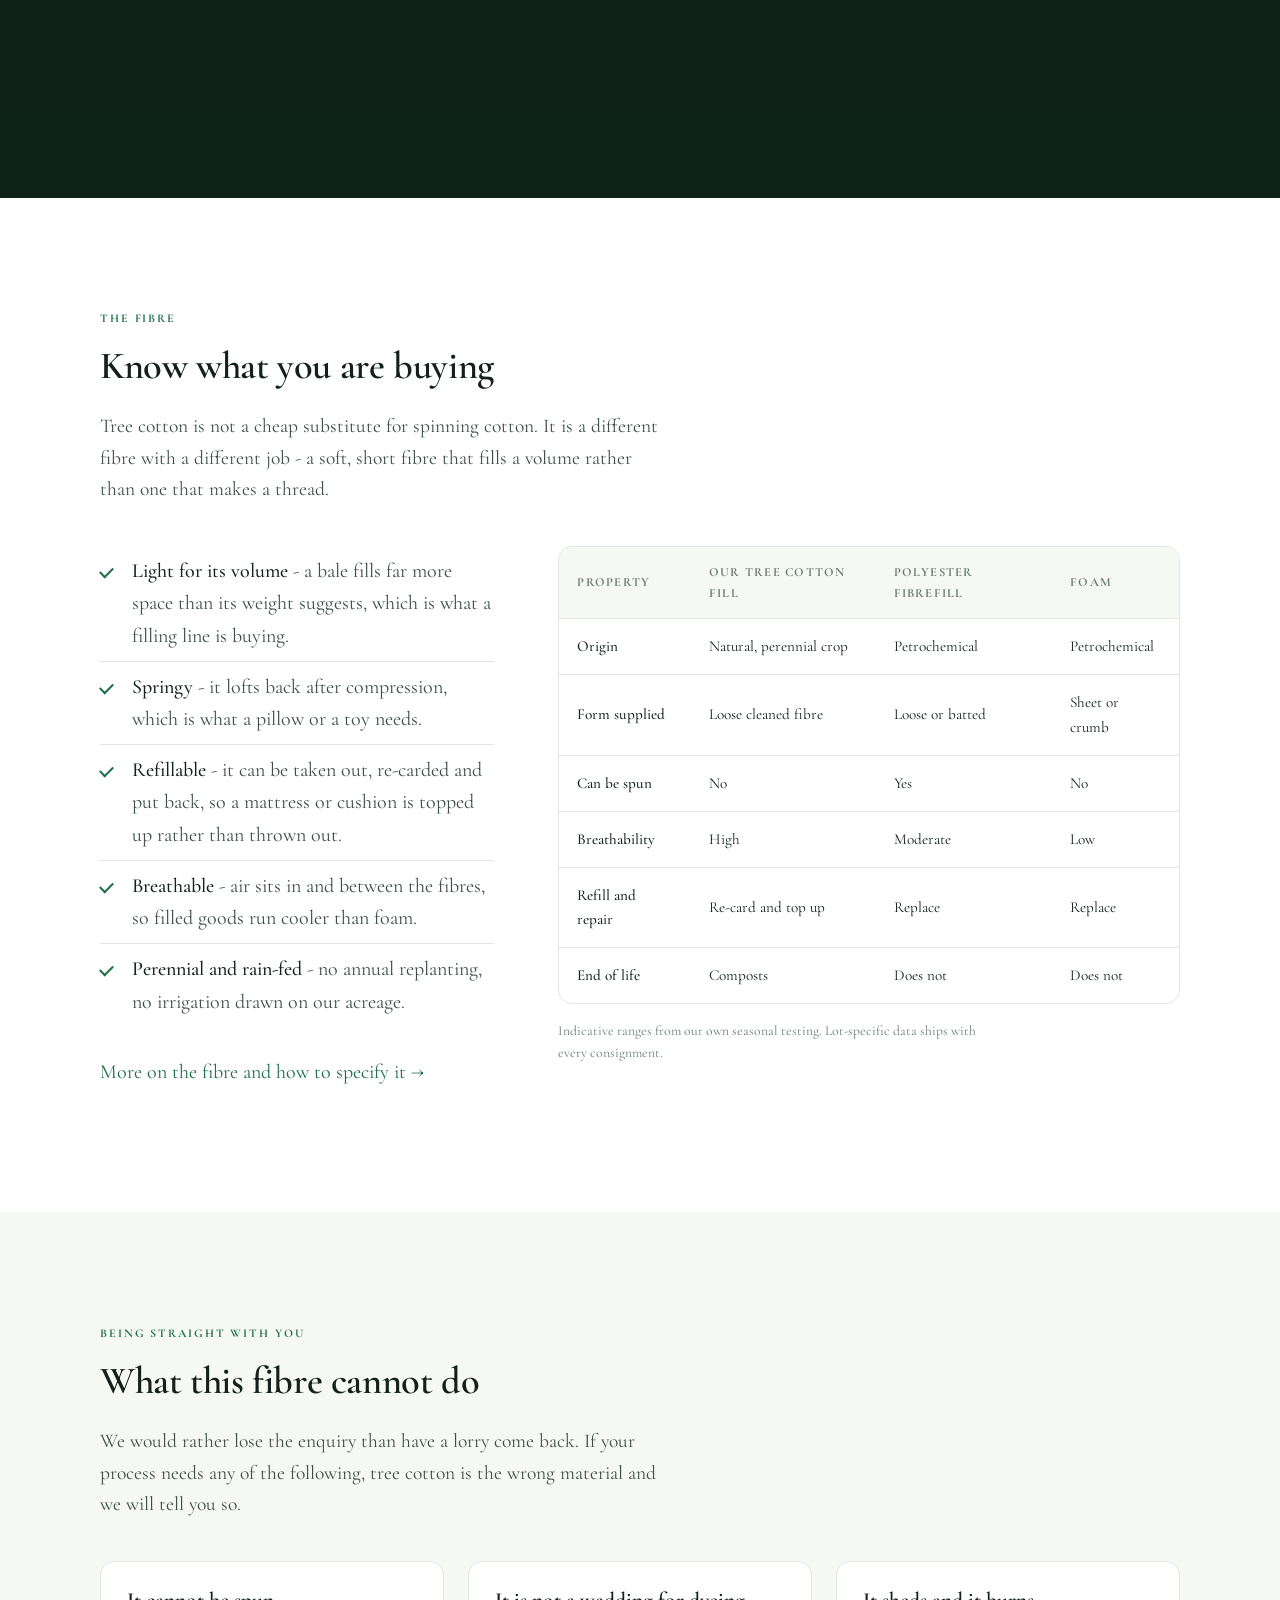
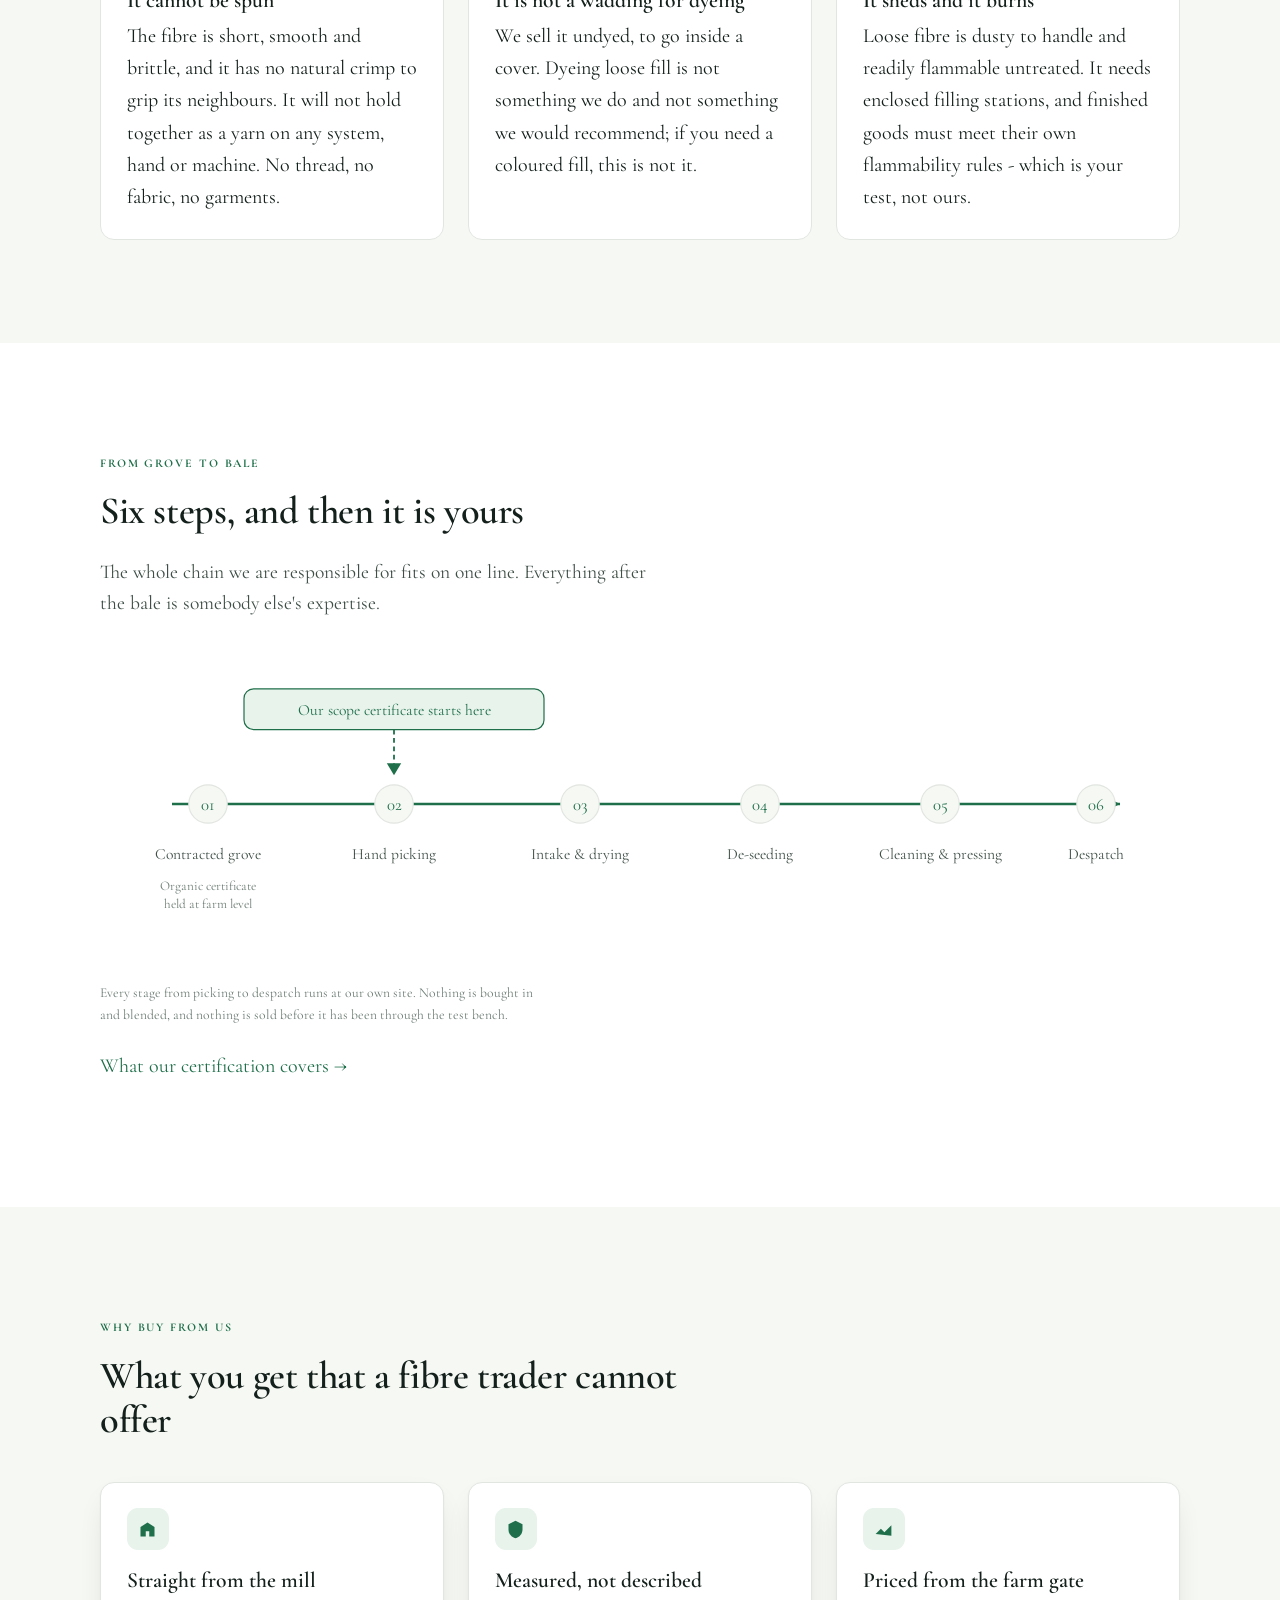
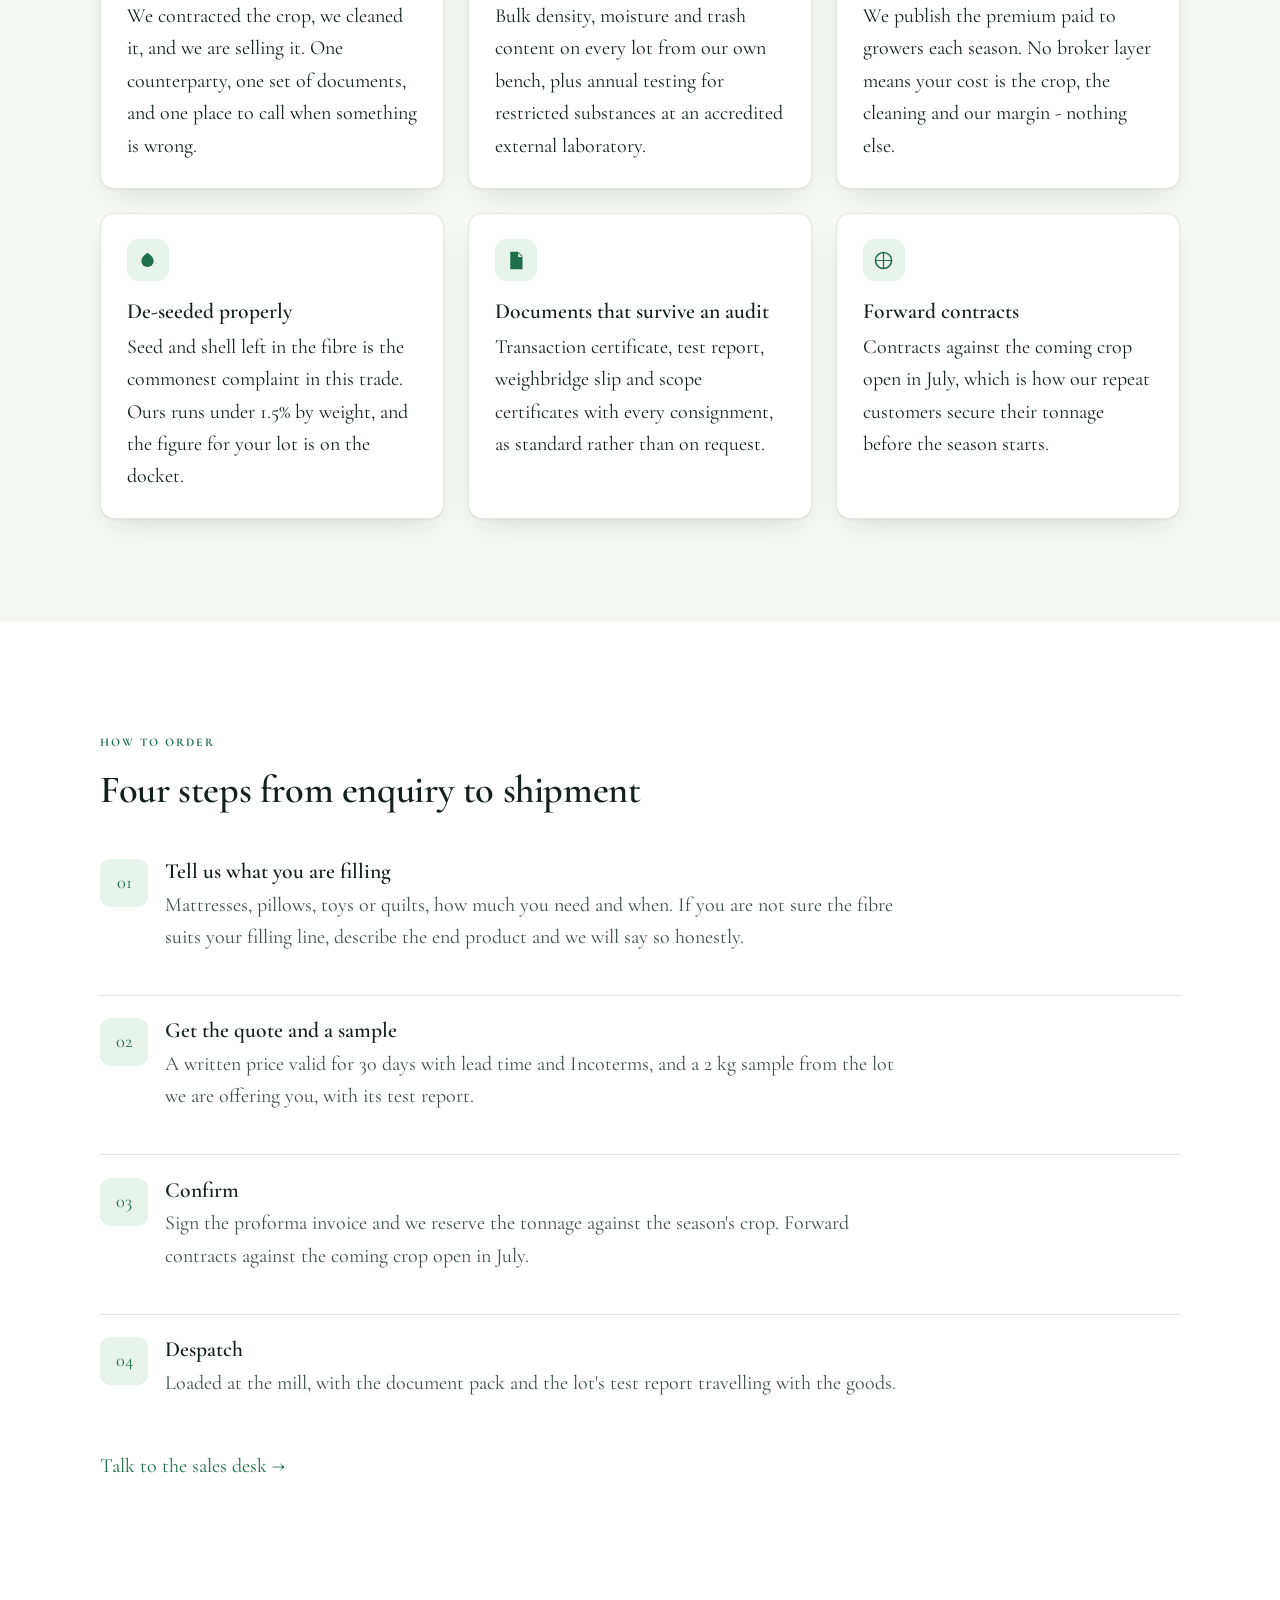
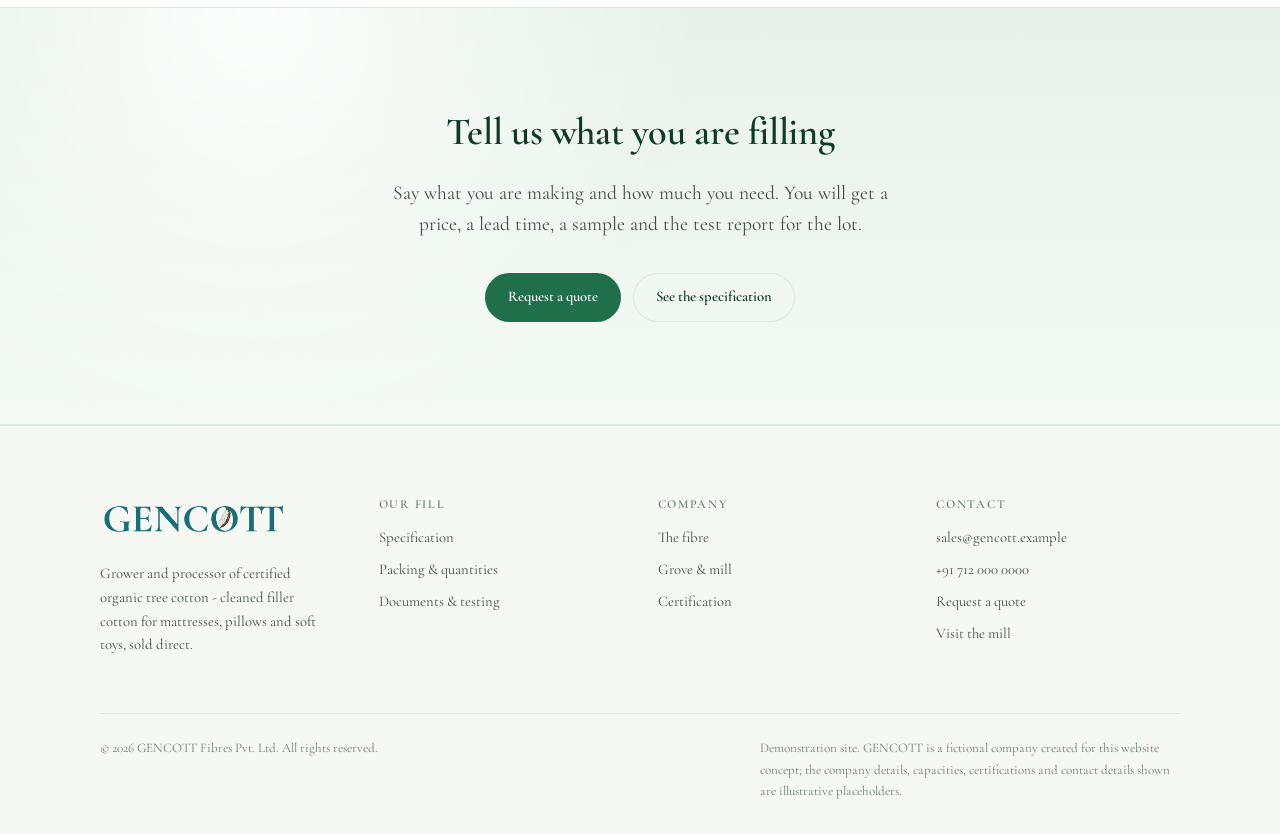
==== commit 51918428: "fix" ====
--- a/index.html
+++ b/index.html
@@ -3,8 +3,8 @@
 <head>
 <meta charset="utf-8">
 <meta name="viewport" content="width=device-width, initial-scale=1">
-<title>GENCOTT — Certified Organic Tree Cotton, Grown and Ginned in India</title>
-<meta name="description" content="GENCOTT grows and gins certified organic tree cotton (Gossypium arboreum) and sells roller-ginned lint in 170 kg bales. One cotton, HVI data on every lot, sold direct to spinners and converters.">
+<title>GENCOTT - Certified Organic Tree Cotton Fill for Mattresses, Pillows and Toys</title>
+<meta name="description" content="GENCOTT grows and cleans certified organic tree cotton  and sells it as filling fibre for mattresses, pillows, cushions and soft toys. Baled and bagged fill, sold direct to manufacturers.">
 <link rel="preconnect" href="https://fonts.googleapis.com">
 <link rel="preconnect" href="https://fonts.gstatic.com" crossorigin>
 <link rel="stylesheet" href="https://fonts.googleapis.com/css2?family=Cormorant+Garamond:ital,wght@0,300..700;1,300..700&display=swap">
@@ -16,22 +16,18 @@
 
 <header class="site-header">
   <div class="wrap header-inner">
-    <a class="logo" href="index.html">GENCOTT</a>
+    <a class="logo" href="index.html"><img src="img/logo.jpg" alt="GENCOTT" width="2969" height="632" decoding="async"></a>
 
     <button class="nav-toggle" aria-label="Toggle navigation" aria-expanded="false">
       <svg viewBox="0 0 24 24"><rect x="3" y="6" width="18" height="2" rx="1"/><rect x="3" y="11" width="18" height="2" rx="1"/><rect x="3" y="16" width="18" height="2" rx="1"/></svg>
     </button>
-    <button class="theme-toggle" aria-label="Switch theme">
-      <svg viewBox="0 0 24 24"><path d="M12 3a9 9 0 1 0 9 9 7 7 0 0 1-9-9z"/></svg>
-    </button>
 
     <nav class="nav" aria-label="Main">
       <a href="index.html" aria-current="page">Home</a>
-      <a href="products.html">Our Cotton</a>
+      <a href="products.html">Our Fill</a>
       <a href="tree-cotton.html">The Fibre</a>
-      <a href="manufacturing.html">Grove &amp; Gin</a>
+      <a href="manufacturing.html">Grove &amp; Mill</a>
       <a href="traceability.html">Certification</a>
-      <a href="faq.html">Buyer FAQ</a>
       <a href="contact.html">Contact</a>
       <a class="btn btn-primary" href="contact.html#enquiry">Get a quote</a>
     </nav>
@@ -44,13 +40,12 @@
     <div class="wrap">
       <div class="hero-inner">
       <div>
-      <span class="eyebrow on-dark">Grower and ginner since 1994</span>
-      <h1>We grow organic cotton on trees, and we sell the cotton.</h1>
+      <span class="eyebrow on-dark">Grower and processor since 1994</span>
+      <h1>We grow tree cotton on trees, and we sell it as filling.</h1>
       <p>
-        GENCOTT contracts and gins organic <em>tree cotton</em> — the perennial species
-        <em>Gossypium&nbsp;arboreum</em>, hand-picked from standing groves. It leaves us as
-        roller-ginned lint in 170 kg bales, with an HVI report on every lot. That is the whole business: no yarn,
-        no fabric, no finished goods.
+        GENCOTT contracts and cleans organic <em>tree cotton</em> - filler cotton, picked by hand from standing groves. It leaves us as cleaned,
+        de-seeded fill for mattresses, pillows, cushions and soft toys. It cannot be spun into yarn,
+        and we do not pretend otherwise.
       </p>
       <div class="hero-actions">
         <a class="btn btn-light" href="contact.html#enquiry">Request a quote</a>
@@ -58,7 +53,9 @@
       </div>
       </div>
       <div class="hero-art">
-        <img src="img/grove.svg" alt="A grove of cotton trees carrying open bolls" width="480" height="360">
+        <img class="photo photo-tall" src="img/photos/bolls-ripe.jpg"
+             alt="Three ripe bolls split open on the branch, the fibre packed in rows inside each dried capsule"
+             width="1440" height="1801" loading="eager" decoding="async" fetchpriority="high">
       </div>
       </div>
 
@@ -72,12 +69,12 @@
           <span class="lbl">Smallholder families growing the crop</span>
         </div>
         <div>
-          <span class="num">2,400 MT</span>
-          <span class="lbl">Lint per season, roller-ginned on our own line</span>
+          <span class="num">900 MT</span>
+          <span class="lbl">Cleaned fill per season, processed on our own line</span>
         </div>
         <div>
-          <span class="num">36</span>
-          <span class="lbl">Double-roller gins, running two shifts</span>
+          <span class="num">4</span>
+          <span class="lbl">De-seeding and cleaning lines, running two shifts</span>
         </div>
       </div>
     </div>
@@ -87,28 +84,28 @@
     <div class="wrap split aside">
       <div class="reveal">
         <span class="eyebrow">Who we are</span>
-        <h2>A gin that starts in the field</h2>
+        <h2>A mill that starts in the field</h2>
         <figure class="illus" style="margin-top:1.8rem">
-          <img src="img/gin.svg" alt="The ginning shed, with roller gins inside and pressed bales stacked outside" width="480" height="360">
-          <figcaption>The gin: seed cotton in one end, pressed bales out the other.</figcaption>
+          <img src="img/gin.svg" alt="The cleaning shed, with de-seeding lines inside and pressed bales stacked outside" width="480" height="360">
+          <figcaption>The mill: whole bolls in one end, pressed bales of fill out the other.</figcaption>
         </figure>
       </div>
       <div class="reveal">
         <p class="lede">
-          Most organic lint reaches a spinner through a trader who bought it from a gin that bought it at market.
-          We contract the crop before the season and gin it ourselves, so there is nobody in between to take a
-          margin or lose the paperwork.
+          Most tree cotton reaches a mattress maker through two or three intermediaries, arriving as a sack of
+          fibre with no idea where it grew or what is mixed into it. We contract the crop before the season and
+          clean it ourselves, so there is nobody in between to take a margin or lose the paperwork.
         </p>
         <p>
-          The crop is <em>Gossypium arboreum</em> — a woody perennial that stands for several seasons rather than
-          being ploughed in and resown every year. It is grown rain-fed on marginal ground and picked by hand over
-          three to five passes as the bolls open.
+          The crop is tree cotton - a woody perennial that stands for decades rather than being ploughed in
+          and resown, grows rain-fed on marginal ground, and opens its bolls over four to six weeks. It has been
+          used to stuff pillows and mattresses in India for as long as anyone has been making them.
         </p>
         <p>
-          Then it goes across our weighbridge, into the drying yard and onto the roller gins. What comes out is
-          baled, tested and sold. We are not a mill and we have no ambition to become one.
-        </p>
-        <p><a href="manufacturing.html">Inside the grove and the gin →</a></p>
+          Then it goes across our weighbridge, into the drying yard, and onto the de-seeding and cleaning line.
+          What comes out is baled, tested and sold. We do not spin, we do not weave, and we have no ambition to.
+        </p>
+        <p><a href="manufacturing.html">Inside the grove and the mill →</a></p>
       </div>
     </div>
   </section>
@@ -117,28 +114,39 @@
     <div class="wrap">
       <div class="reveal" style="max-width:62ch">
         <span class="eyebrow">What we sell</span>
-        <h2>Roller-ginned lint, and nothing else</h2>
+        <h2>Cleaned filling fibre, and nothing else</h2>
         <p class="lede">
-          One cotton, 15–20 mm staple, pressed into 170 kg bales with its HVI report. Here is what our customers
+          One fibre, de-seeded and cleaned, pressed into bales or bagged loose. Here is what our customers
           do with it.
         </p>
       </div>
 
       <div class="grid g3" style="margin-top:2.5rem">
         <article class="card raised reveal">
-          <h3>Coarse-count spinning</h3>
-          <p>Ring and open-end, comfortably to about Ne 24s. Terry weft, denim weft, industrial fabric and blending with longer-staple cotton.</p>
-        </article>
-        <article class="card raised reveal">
-          <h3>Absorbent products</h3>
-          <p>High micronaire and fast wetting-out. Cotton wool, wadding and surgical cotton — where this fibre has always belonged.</p>
-        </article>
-        <article class="card raised reveal">
-          <h3>Khadi and handloom</h3>
-          <p>Hand-spinning on the charkha and handloom weaving, where visible texture and slub are the point rather than a defect.</p>
+          <h3>Mattresses and bolsters</h3>
+          <p>Traditional cotton-and-filler cotton mattresses, futons, floor cushions and bolsters. Loft that holds up under weight, and a fibre that can be re-carded and refilled rather than thrown out.</p>
+        </article>
+        <article class="card raised reveal">
+          <h3>Pillows and cushions</h3>
+          <p>Pillows, meditation cushions, upholstery padding and seat squabs. Light, breathable and springy, with none of the heat build-up of a solid foam core.</p>
+        </article>
+        <article class="card raised reveal">
+          <h3>Soft toys and quilting</h3>
+          <p>Stuffing for soft toys and dolls, and batting for quilts and comforters. Supplied cleaned and opened, in bag sizes that suit a workshop rather than a warehouse.</p>
         </article>
       </div>
       <p style="margin-top:2rem"><a href="products.html">Full specification, quantities and terms →</a></p>
+    </div>
+  </section>
+
+  <section class="photo-band" style="background-image:url('img/photos/canopy-laden.jpg')">
+    <div class="wrap">
+      <span class="eyebrow">The standing crop</span>
+      <h2>The grove is the field.</h2>
+      <p>
+        A cotton tree stays in the ground for decades. Nothing is ploughed, nothing is replanted,
+        and the bolls are taken by hand off the branch as each one splits.
+      </p>
     </div>
   </section>
 
@@ -148,19 +156,19 @@
         <span class="eyebrow">The fibre</span>
         <h2>Know what you are buying</h2>
         <p class="lede">
-          Tree cotton is not a cheap substitute for upland cotton. It is a different fibre — shorter, coarser and
-          far more absorbent — and it rewards being specified deliberately.
+          Tree cotton is not a cheap substitute for spinning cotton. It is a different fibre with a different
+          job - a soft, short fibre that fills a volume rather than one that makes a thread.
         </p>
       </div>
 
       <div class="split" style="margin-top:2.5rem">
         <div class="reveal">
           <ul class="checks">
-            <li><strong>Absorbency</strong> — wets out fast and holds water; the traditional fibre for surgical cotton, towelling and wadding.</li>
-            <li><strong>Coarse counts</strong> — spins comfortably to about Ne 24s. Above that, buy something else.</li>
-            <li><strong>Character</strong> — visible texture and slub, which is the point in khadi, denim weft and rustic wovens.</li>
-            <li><strong>Non-GM by species</strong> — there are no commercial GM varieties of <em>G. arboreum</em>.</li>
-            <li><strong>Perennial and rain-fed</strong> — no annual replanting, no irrigation drawn on our acreage.</li>
+            <li><strong>Light for its volume</strong> - a bale fills far more space than its weight suggests, which is what a filling line is buying.</li>
+            <li><strong>Springy</strong> - it lofts back after compression, which is what a pillow or a toy needs.</li>
+            <li><strong>Refillable</strong> - it can be taken out, re-carded and put back, so a mattress or cushion is topped up rather than thrown out.</li>
+            <li><strong>Breathable</strong> - air sits in and between the fibres, so filled goods run cooler than foam.</li>
+            <li><strong>Perennial and rain-fed</strong> - no annual replanting, no irrigation drawn on our acreage.</li>
           </ul>
           <p style="margin-top:1.8rem"><a href="tree-cotton.html">More on the fibre and how to specify it →</a></p>
         </div>
@@ -168,26 +176,52 @@
           <div class="table-wrap">
             <table>
               <thead>
-                <tr><th>Property</th><th>Our cotton</th><th>Typical upland</th></tr>
+                <tr><th>Property</th><th>Our tree cotton fill</th><th>Polyester fibrefill</th><th>Foam</th></tr>
               </thead>
               <tbody>
-                <tr><td><strong>Species</strong></td><td>G. arboreum</td><td>G. hirsutum</td></tr>
-                <tr><td><strong>Habit</strong></td><td>Perennial tree</td><td>Annual bush</td></tr>
-                <tr><td><strong>Staple length</strong></td><td>15–20 mm</td><td>26–32 mm</td></tr>
-                <tr><td><strong>Micronaire</strong></td><td>5.5–7.5</td><td>3.5–4.9</td></tr>
-                <tr><td><strong>Harvest</strong></td><td>Hand-picked</td><td>Often machine</td></tr>
-                <tr><td><strong>Ginning</strong></td><td>Roller</td><td>Saw</td></tr>
-                <tr><td><strong>Best for</strong></td><td>Coarse counts, absorbents</td><td>Fine counts, smooth handle</td></tr>
+                <tr><td><strong>Origin</strong></td><td>Natural, perennial crop</td><td>Petrochemical</td><td>Petrochemical</td></tr>
+                <tr><td><strong>Form supplied</strong></td><td>Loose cleaned fibre</td><td>Loose or batted</td><td>Sheet or crumb</td></tr>
+                <tr><td><strong>Can be spun</strong></td><td>No</td><td>Yes</td><td>No</td></tr>
+                <tr><td><strong>Breathability</strong></td><td>High</td><td>Moderate</td><td>Low</td></tr>
+                <tr><td><strong>Refill and repair</strong></td><td>Re-card and top up</td><td>Replace</td><td>Replace</td></tr>
+                <tr><td><strong>End of life</strong></td><td>Composts</td><td>Does not</td><td>Does not</td></tr>
               </tbody>
             </table>
           </div>
-          <p class="chain-note">Indicative ranges from our own seasonal HVI testing. Lot-specific data ships with every consignment.</p>
+          <p class="chain-note">Indicative ranges from our own seasonal testing. Lot-specific data ships with every consignment.</p>
         </div>
       </div>
     </div>
   </section>
 
   <section class="alt">
+    <div class="wrap">
+      <div class="reveal" style="max-width:62ch">
+        <span class="eyebrow">Being straight with you</span>
+        <h2>What this fibre cannot do</h2>
+        <p class="lede">
+          We would rather lose the enquiry than have a lorry come back. If your process needs any of the
+          following, tree cotton is the wrong material and we will tell you so.
+        </p>
+      </div>
+      <div class="grid g3" style="margin-top:2.5rem">
+        <article class="card reveal">
+          <h3>It cannot be spun</h3>
+          <p>The fibre is short, smooth and brittle, and it has no natural crimp to grip its neighbours. It will not hold together as a yarn on any system, hand or machine. No thread, no fabric, no garments.</p>
+        </article>
+        <article class="card reveal">
+          <h3>It is not a wadding for dyeing</h3>
+          <p>We sell it undyed, to go inside a cover. Dyeing loose fill is not something we do and not something we would recommend; if you need a coloured fill, this is not it.</p>
+        </article>
+        <article class="card reveal">
+          <h3>It sheds and it burns</h3>
+          <p>Loose fibre is dusty to handle and readily flammable untreated. It needs enclosed filling stations, and finished goods must meet their own flammability rules - which is your test, not ours.</p>
+        </article>
+      </div>
+    </div>
+  </section>
+
+  <section>
     <div class="wrap">
       <div class="reveal" style="max-width:62ch">
         <span class="eyebrow">From grove to bale</span>
@@ -201,7 +235,7 @@
       <div class="chain-wrap reveal" style="margin-top:2.5rem">
         <svg class="chain" viewBox="0 0 900 240" role="img" aria-labelledby="chain-title chain-desc">
           <title id="chain-title">GENCOTT production chain from grove to despatch</title>
-          <desc id="chain-desc">Organic tree cotton moves from the contracted grove through hand picking, intake, drying, roller ginning and pressing, to despatch as baled lint. Organic certification covers the farm; our own scope certificate covers ginning onwards.</desc>
+          <desc id="chain-desc">Organic tree cotton moves from the contracted grove through hand picking, intake, drying, de-seeding and cleaning, and pressing, to despatch as baled fill. Organic certification covers the farm; our own scope certificate covers processing onwards.</desc>
 
           <line x1="60" y1="120" x2="850" y2="120" stroke="var(--green)" stroke-width="2"/>
           <polygon points="850,120 838,114 838,126" fill="var(--green)"/>
@@ -232,12 +266,12 @@
             <g>
               <circle cx="550" cy="120" r="16" fill="var(--bg-alt)" stroke="var(--line)"/>
               <text x="550" y="125" font-size="14" fill="var(--green)">04</text>
-              <text x="550" y="166">Roller ginning</text>
+              <text x="550" y="166">De-seeding</text>
             </g>
             <g>
               <circle cx="700" cy="120" r="16" fill="var(--bg-alt)" stroke="var(--line)"/>
               <text x="700" y="125" font-size="14" fill="var(--green)">05</text>
-              <text x="700" y="166">Pressing &amp; testing</text>
+              <text x="700" y="166">Cleaning &amp; pressing</text>
             </g>
             <g>
               <circle cx="830" cy="120" r="16" fill="var(--bg-alt)" stroke="var(--line)"/>
@@ -249,43 +283,43 @@
       </div>
       <p class="chain-note">
         Every stage from picking to despatch runs at our own site. Nothing is bought in and blended, and nothing
-        is sold before it has been through the HVI line.
+        is sold before it has been through the test bench.
       </p>
       <p style="margin-top:1.5rem"><a href="traceability.html">What our certification covers →</a></p>
     </div>
   </section>
 
-  <section>
+  <section class="alt">
     <div class="wrap">
       <div class="reveal" style="max-width:62ch">
         <span class="eyebrow">Why buy from us</span>
-        <h2>What you get that a lint trader cannot offer</h2>
+        <h2>What you get that a fibre trader cannot offer</h2>
       </div>
       <div class="grid g3" style="margin-top:2.5rem">
         <article class="card raised reveal">
           <span class="icon" aria-hidden="true"><svg viewBox="0 0 24 24"><path d="M4 20V9l8-5 8 5v11h-6v-6h-4v6z"/></svg></span>
-          <h3>Straight from the gin</h3>
-          <p>We contracted the crop, we ginned it, and we are selling it. One counterparty, one set of documents, and one place to call when something is wrong.</p>
+          <h3>Straight from the mill</h3>
+          <p>We contracted the crop, we cleaned it, and we are selling it. One counterparty, one set of documents, and one place to call when something is wrong.</p>
         </article>
         <article class="card raised reveal">
           <span class="icon" aria-hidden="true"><svg viewBox="0 0 24 24"><path d="M12 2l8 4v6c0 5-3.4 8.8-8 10-4.6-1.2-8-5-8-10V6z"/></svg></span>
           <h3>Measured, not described</h3>
-          <p>HVI on every lot from our own lab, plus seasonal GM screening and species identification from an accredited external laboratory.</p>
+          <p>Bulk density, moisture and trash content on every lot from our own bench, plus annual testing for restricted substances at an accredited external laboratory.</p>
         </article>
         <article class="card raised reveal">
           <span class="icon" aria-hidden="true"><svg viewBox="0 0 24 24"><path d="M3 17l6-6 4 4 8-8v12z"/></svg></span>
           <h3>Priced from the farm gate</h3>
-          <p>We publish the premium paid to growers each season. No broker layer means your cost is the cotton, the ginning and our margin — nothing else.</p>
+          <p>We publish the premium paid to growers each season. No broker layer means your cost is the crop, the cleaning and our margin - nothing else.</p>
         </article>
         <article class="card raised reveal">
           <span class="icon" aria-hidden="true"><svg viewBox="0 0 24 24"><path d="M12 3c4.5 3 7 6 7 9.5a7 7 0 0 1-14 0C5 9 7.5 6 12 3z"/></svg></span>
-          <h3>Roller-ginned, always</h3>
-          <p>Saw ginning wrecks a short staple. Double-roller gins cost us throughput and give you the length and neps count you were quoted.</p>
+          <h3>De-seeded properly</h3>
+          <p>Seed and shell left in the fibre is the commonest complaint in this trade. Ours runs under 1.5% by weight, and the figure for your lot is on the docket.</p>
         </article>
         <article class="card raised reveal">
           <span class="icon" aria-hidden="true"><svg viewBox="0 0 24 24"><path d="M6 2h9l5 5v15H6zm9 1.5V8h4.5z"/></svg></span>
           <h3>Documents that survive an audit</h3>
-          <p>Transaction certificate, HVI report, weighbridge slip and scope certificates with every consignment, as standard rather than on request.</p>
+          <p>Transaction certificate, test report, weighbridge slip and scope certificates with every consignment, as standard rather than on request.</p>
         </article>
         <article class="card raised reveal">
           <span class="icon" aria-hidden="true"><svg viewBox="0 0 24 24"><circle cx="12" cy="12" r="9.2" fill="none" stroke="currentColor" stroke-width="1.8"/><path d="M12 2.8v18.4M2.8 12h18.4" stroke="currentColor" stroke-width="1.4" fill="none"/></svg></span>
@@ -296,22 +330,22 @@
     </div>
   </section>
 
-  <section class="alt">
-    <div class="wrap split">
+  <section>
+    <div class="wrap">
       <div class="reveal">
         <span class="eyebrow">How to order</span>
         <h2>Four steps from enquiry to shipment</h2>
         <div class="steps" style="margin-top:1.5rem">
           <div class="step">
             <div>
-              <h3>Tell us the tonnage</h3>
-              <p>What you are spinning or carding, how much you need and when. If you are not sure the fibre suits your process, describe the end product and we will say so honestly.</p>
+              <h3>Tell us what you are filling</h3>
+              <p>Mattresses, pillows, toys or quilts, how much you need and when. If you are not sure the fibre suits your filling line, describe the end product and we will say so honestly.</p>
             </div>
           </div>
           <div class="step">
             <div>
-              <h3>Get the quote</h3>
-              <p>A written price valid for 30 days with lead time and Incoterms, and the HVI report for the lot we are offering you.</p>
+              <h3>Get the quote and a sample</h3>
+              <p>A written price valid for 30 days with lead time and Incoterms, and a 2 kg sample from the lot we are offering you, with its test report.</p>
             </div>
           </div>
           <div class="step">
@@ -323,32 +357,21 @@
           <div class="step">
             <div>
               <h3>Despatch</h3>
-              <p>Loaded at the gin, with the document pack and the lot's test report travelling with the goods.</p>
+              <p>Loaded at the mill, with the document pack and the lot's test report travelling with the goods.</p>
             </div>
           </div>
         </div>
         <p style="margin-top:1.8rem"><a href="contact.html">Talk to the sales desk →</a></p>
       </div>
-
-      <div class="reveal" style="display:grid;place-items:center">
-        <div class="label-mock">
-          <div class="ring" aria-hidden="true">
-            <svg viewBox="0 0 24 24"><circle cx="12" cy="8" r="4.2"/><circle cx="7.6" cy="13.4" r="3.6"/><circle cx="16.4" cy="13.4" r="3.6"/><rect x="11.2" y="15" width="1.6" height="6" rx=".8"/></svg>
-          </div>
-          <div class="lm-name">GENCOTT</div>
-          <div class="lm-sub">Organic Tree Cotton</div>
-          <div class="lm-id">ORGANIC LINT<br>170 kg · Lot 00-0000</div>
-        </div>
-      </div>
     </div>
   </section>
 
   <section class="band">
     <div class="wrap">
-      <h2>Tell us the tonnage</h2>
+      <h2>Tell us what you are filling</h2>
       <p class="lede">
-        Say what you are spinning or carding and how much you need. You will get a price, a lead time and the
-        HVI report for the lot.
+        Say what you are making and how much you need. You will get a price, a lead time, a sample and the
+        test report for the lot.
       </p>
       <div class="band-actions">
         <a class="btn btn-light" href="contact.html#enquiry">Request a quote</a>
@@ -363,14 +386,14 @@
   <div class="wrap">
     <div class="footer-grid">
       <div>
-        <a class="logo" href="index.html" style="margin-bottom:1rem">GENCOTT</a>
+        <a class="logo" href="index.html" style="margin-bottom:1rem"><img src="img/logo.jpg" alt="GENCOTT" width="2969" height="632" loading="lazy" decoding="async"></a>
         <p style="color:var(--ink-soft);max-width:32ch">
-          Grower and ginner of certified organic tree cotton, <em>Gossypium arboreum</em> — roller-ginned lint,
-          sold direct.
+          Grower and processor of certified organic tree cotton - cleaned filler cotton for mattresses,
+          pillows and soft toys, sold direct.
         </p>
       </div>
       <div>
-        <h4>Our cotton</h4>
+        <h4>Our fill</h4>
         <ul>
           <li><a href="products.html#spec">Specification</a></li>
           <li><a href="products.html#packing">Packing &amp; quantities</a></li>
@@ -381,9 +404,8 @@
         <h4>Company</h4>
         <ul>
           <li><a href="tree-cotton.html">The fibre</a></li>
-          <li><a href="manufacturing.html">Grove &amp; gin</a></li>
+          <li><a href="manufacturing.html">Grove &amp; mill</a></li>
           <li><a href="traceability.html">Certification</a></li>
-          <li><a href="faq.html">Buyer FAQ</a></li>
         </ul>
       </div>
       <div>
@@ -392,12 +414,12 @@
           <li><a href="mailto:sales@gencott.example">sales@gencott.example</a></li>
           <li><a href="tel:+917120000000">+91 712 000 0000</a></li>
           <li><a href="contact.html#enquiry">Request a quote</a></li>
-          <li><a href="contact.html#visit">Visit the gin</a></li>
+          <li><a href="contact.html#visit">Visit the mill</a></li>
         </ul>
       </div>
     </div>
     <div class="footer-bottom">
-      <span>© <span data-year>2026</span> GENCOTT Textiles Pvt. Ltd. All rights reserved.</span>
+      <span>© <span data-year>2026</span> GENCOTT Fibres Pvt. Ltd. All rights reserved.</span>
       <span class="disclaimer">
         Demonstration site. GENCOTT is a fictional company created for this website concept; the company details,
         capacities, certifications and contact details shown are illustrative placeholders.
--- a/css/styles.css
+++ b/css/styles.css
@@ -1,5 +1,5 @@
 /* ==========================================================================
-   GENCOTT Organic Cotton Standard — design system
+   GENCOTT Organic Cotton Standard - design system
    ========================================================================== */
 
 :root {
@@ -17,7 +17,7 @@
   --accent: #b98b3c;
   --accent-light: #f8f1e2;
 
-  /* Cotton — the pale green-white used for the hero and closing bands */
+  /* Cotton - the pale green-white used for the hero and closing bands */
   --cotton: #f5faf5;
   --cotton-deep: #e7f1e9;
   --cotton-line: #dbe8dd;
@@ -29,7 +29,6 @@
   /* Type */
   --font-sans: "Cormorant Garamond", Garamond, Georgia, "Times New Roman", serif;
   --font-serif: "Cormorant Garamond", Garamond, Georgia, "Times New Roman", serif;
-  --font-mono: "Cormorant Garamond", Garamond, Georgia, "Times New Roman", serif;
 
   /* Space */
   --wrap: 1160px;
@@ -38,52 +37,6 @@
   --shadow: 0 1px 2px rgba(20, 32, 27, .05), 0 12px 32px -12px rgba(20, 32, 27, .16);
 }
 
-/* The light cotton palette is the default for everyone, including visitors whose
-   OS is set to dark. Dark is opt-in through the header toggle. */
-:root[data-theme="dark"] {
-  --ink: #e9efe9;
-  --ink-soft: #b6c4bb;
-  --ink-faint: #8b9c92;
-  --line: #26332c;
-  --bg: #0d1411;
-  --bg-alt: #121b16;
-  --green: #4caf83;
-  --green-dark: #2f8a61;
-  --green-light: #16281f;
-  --accent: #d8ab5f;
-  --accent-light: #221c11;
-  --cotton: #111c16;
-  --cotton-deep: #0b1310;
-  --cotton-line: #22302a;
-  --cotton-puff: rgba(255, 255, 255, .04);
-  --on-cotton: #eaf3ee;
-  --on-cotton-soft: #b6c4bb;
-  --on-cotton-faint: #8b9c92;
-  --shadow: 0 1px 2px rgba(0, 0, 0, .4), 0 14px 34px -14px rgba(0, 0, 0, .7);
-}
-
-:root[data-theme="light"] {
-  --ink: #14201b;
-  --ink-soft: #3f4f47;
-  --ink-faint: #6c7c74;
-  --line: #e2e6e1;
-  --bg: #ffffff;
-  --bg-alt: #f6f8f4;
-  --green: #1f6f4a;
-  --green-dark: #145136;
-  --green-light: #e8f3ec;
-  --accent: #b98b3c;
-  --accent-light: #f8f1e2;
-  --cotton: #f5faf5;
-  --cotton-deep: #e7f1e9;
-  --cotton-line: #dbe8dd;
-  --cotton-puff: rgba(255, 255, 255, .85);
-  --on-cotton: #0e3b28;
-  --on-cotton-soft: #3f4f47;
-  --on-cotton-faint: #6c7c74;
-  --shadow: 0 1px 2px rgba(20, 32, 27, .05), 0 12px 32px -12px rgba(20, 32, 27, .16);
-}
-
 * { box-sizing: border-box; }
 
 html { -webkit-text-size-adjust: 100%; scroll-behavior: smooth; }
@@ -93,8 +46,8 @@
   background: var(--bg);
   color: var(--ink);
   font-family: var(--font-sans);
-  font-size: 17px;
-  line-height: 1.65;
+  font-size: 20px;
+  line-height: 1.62;
   overflow-x: hidden;
   -webkit-font-smoothing: antialiased;
 }
@@ -106,7 +59,7 @@
 
 h1, h2, h3, h4 {
   font-family: var(--font-serif);
-  font-weight: 400;
+  font-weight: 600;
   line-height: 1.15;
   letter-spacing: -.01em;
   margin: 0 0 .6em;
@@ -114,8 +67,8 @@
 
 h1 { font-size: clamp(2.2rem, 5.2vw, 3.6rem); }
 h2 { font-size: clamp(1.65rem, 3.4vw, 2.4rem); }
-h3 { font-size: 1.22rem; font-family: var(--font-sans); font-weight: 600; letter-spacing: 0; }
-h4 { font-size: 1rem; font-family: var(--font-sans); font-weight: 600; letter-spacing: 0; }
+h3 { font-size: 1.35rem; font-family: var(--font-sans); font-weight: 600; letter-spacing: 0; }
+h4 { font-size: 1.12rem; font-family: var(--font-sans); font-weight: 600; letter-spacing: 0; }
 p { margin: 0 0 1.1em; }
 
 .wrap { width: 100%; max-width: var(--wrap); margin: 0 auto; padding: 0 var(--pad); }
@@ -148,11 +101,15 @@
 }
 .header-inner { display: flex; align-items: center; gap: 1.5rem; height: 72px; }
 
-.logo {
-  display: inline-block; text-decoration: none; color: var(--ink);
-  font-weight: 700; letter-spacing: .16em; font-size: 1.5rem; line-height: 1;
-}
+.logo { display: inline-block; text-decoration: none; line-height: 0; }
 .logo:hover { text-decoration: none; }
+.logo img { display: block; height: 34px; width: auto; }
+/* The wordmark is a JPEG on a white ground. The header is white, so it sits
+   there invisibly; the footer is tinted, so multiply drops the white out.
+   Deliberately NOT applied in the header, which is translucent and sticky -
+   there it would blend with whatever dark photo scrolled underneath. */
+.site-footer .logo img { height: 40px; mix-blend-mode: multiply; }
+@media (max-width: 560px) { .logo img { height: 27px; } }
 
 .nav { margin-left: auto; display: flex; align-items: center; gap: 1.6rem; }
 .nav a {
@@ -163,7 +120,7 @@
 .nav a:hover { color: var(--ink); text-decoration: none; }
 .nav a[aria-current="page"] { color: var(--ink); border-bottom-color: var(--green); }
 
-/* `.nav a` outranks `.btn` on specificity — restore the button's own box and colour */
+/* `.nav a` outranks `.btn` on specificity - restore the button's own box and colour */
 .nav a.btn { padding: .72rem 1.35rem; border-bottom: 1px solid transparent; }
 .nav a.btn-primary, .nav a.btn-primary:hover { color: #fff; }
 
@@ -182,19 +139,11 @@
 .btn-primary:hover { background: var(--green-dark); color: #fff; }
 .btn-ghost { border-color: var(--line); color: var(--ink); background: transparent; }
 .btn-ghost:hover { border-color: var(--green); color: var(--green); }
-/* Used inside .hero / .band — now pale, so these read as solid + outlined green */
+/* Used inside .hero / .band - now pale, so these read as solid + outlined green */
 .btn-light { background: var(--green); color: #fff; }
 .btn-light:hover { background: var(--green-dark); color: #fff; }
 .btn-outline-light { border-color: var(--cotton-line); color: var(--on-cotton); background: transparent; }
 .btn-outline-light:hover { border-color: var(--green); color: var(--green); }
-
-.theme-toggle {
-  width: 38px; height: 38px; border-radius: 50%;
-  border: 1px solid var(--line); background: transparent; color: var(--ink-soft);
-  display: grid; place-items: center; cursor: pointer; flex: 0 0 38px;
-}
-.theme-toggle:hover { color: var(--green); border-color: var(--green); }
-.theme-toggle svg { width: 17px; height: 17px; fill: currentColor; }
 
 .nav-toggle { display: none; }
 
@@ -214,7 +163,6 @@
     border-radius: 10px; cursor: pointer; color: var(--ink);
   }
   .nav-toggle svg { width: 20px; height: 20px; fill: currentColor; }
-  .header-inner .theme-toggle { margin-left: .5rem; }
 }
 
 /* ---------- Hero ---------- */
@@ -239,7 +187,7 @@
 }
 .hero .wrap { position: relative; z-index: 2; }
 .hero-inner { display: grid; gap: clamp(2rem, 5vw, 3.5rem); align-items: center; }
-@media (min-width: 980px) { .hero-inner { grid-template-columns: 1.05fr .95fr; } }
+@media (min-width: 980px) { .hero-inner { grid-template-columns: 1fr 1.15fr; } }
 .hero-art { display: none; }
 @media (min-width: 980px) { .hero-art { display: block; } }
 .hero-art img { display: block; width: 100%; height: auto; }
@@ -323,7 +271,7 @@
   width: 11px; height: 6px; border-left: 2px solid var(--green);
   border-bottom: 2px solid var(--green); transform: rotate(-45deg);
 }
-ul.checks strong { color: var(--ink); font-weight: 600; }
+ul.checks strong { color: var(--ink); font-weight: 500; }
 
 ul.plain { padding-left: 1.15rem; color: var(--ink-soft); }
 ul.plain li { margin-bottom: .4rem; }
@@ -358,7 +306,7 @@
 th, td { text-align: left; padding: .95rem 1.15rem; border-bottom: 1px solid var(--line); }
 thead th { background: var(--bg-alt); font-size: .78rem; letter-spacing: .1em; text-transform: uppercase; color: var(--ink-faint); font-weight: 700; }
 tbody tr:last-child td { border-bottom: 0; }
-td strong { font-weight: 600; }
+td strong { font-weight: 500; }
 
 /* ---------- Callout / band ---------- */
 .callout {
@@ -384,37 +332,6 @@
 .band .wrap { text-align: center; }
 .band .lede { color: var(--on-cotton-soft); max-width: 60ch; margin: 0 auto 2rem; }
 .band-actions { display: flex; gap: .8rem; justify-content: center; flex-wrap: wrap; }
-
-/* ---------- Label mock ---------- */
-.label-mock {
-  width: 200px; padding: 1.4rem 1rem 1.1rem; text-align: center;
-  border: 2px solid var(--green); border-radius: 18px;
-  background: var(--bg); box-shadow: var(--shadow);
-}
-.label-mock .ring {
-  width: 74px; height: 74px; margin: 0 auto .7rem; border-radius: 50%;
-  background: var(--green); display: grid; place-items: center;
-}
-.label-mock .ring svg { width: 40px; height: 40px; fill: #fff; }
-.label-mock .lm-name { font-weight: 700; letter-spacing: .14em; font-size: 1rem; }
-.label-mock .lm-sub { font-size: .66rem; letter-spacing: .16em; text-transform: uppercase; color: var(--ink-faint); margin-top: .2rem; }
-.label-mock .lm-id { font-size: .6rem; color: var(--ink-faint); margin-top: .8rem; font-family: var(--font-mono); }
-
-/* ---------- FAQ ---------- */
-details.faq {
-  border-bottom: 1px solid var(--line);
-  padding: 1.1rem 0;
-}
-details.faq summary {
-  cursor: pointer; font-weight: 600; list-style: none;
-  display: flex; justify-content: space-between; gap: 1rem; align-items: baseline;
-}
-details.faq summary::-webkit-details-marker { display: none; }
-details.faq summary::after {
-  content: "+"; color: var(--green); font-size: 1.3rem; line-height: 1; flex: 0 0 auto;
-}
-details.faq[open] summary::after { content: "–"; }
-details.faq p { margin: .9rem 0 0; color: var(--ink-soft); }
 
 /* ---------- Form ---------- */
 form.apply { display: grid; gap: 1.1rem; }
@@ -465,3 +382,87 @@
   padding: .6rem 1rem; z-index: 100;
 }
 .skip-link:focus { left: .5rem; top: .5rem; }
+
+/* ---------- Photography ----------
+   Source photographs live in img/photos/. Every photo carries an explicit
+   width/height so the layout does not shift while it loads. */
+
+/* A framed photograph used inside a content column. */
+.photo {
+  display: block; width: 100%; height: auto;
+  border-radius: var(--radius);
+  border: 1px solid var(--line);
+  box-shadow: var(--shadow);
+  background: var(--cotton);
+}
+.photo-tall { aspect-ratio: 4 / 5; object-fit: cover; }
+.hero-art .photo-tall { min-height: 30rem; }
+.photo-wide { aspect-ratio: 4 / 3; object-fit: cover; }
+
+/* Photograph plus a caption line, for figures that carry information. */
+figure.photo-fig { margin: 0; }
+figure.photo-fig figcaption {
+  margin-top: .7rem; font-size: .84rem; color: var(--ink-faint);
+  line-height: 1.5; max-width: 46ch;
+}
+
+/* Full-bleed photographic band with a statement over it. */
+.photo-band {
+  position: relative;
+  padding: clamp(8rem, 22vw, 15rem) 0;
+  background-color: #14201b;
+  background-position: center 42%;
+  background-size: cover;
+  background-repeat: no-repeat;
+  overflow: hidden;
+}
+.photo-band::before {
+  content: ""; position: absolute; inset: 0;
+  background: linear-gradient(180deg, rgba(10, 34, 24, .34) 0%, rgba(10, 34, 24, .72) 100%);
+}
+.photo-band .wrap { position: relative; z-index: 2; }
+.photo-band .eyebrow { color: #cfe3d6; }
+.photo-band h2 { color: #fff; max-width: 20ch; }
+.photo-band p { color: #dbe7df; max-width: 56ch; font-size: clamp(1.15rem, 2.2vw, 1.4rem); margin-bottom: 0; }
+@media (prefers-reduced-motion: no-preference) {
+  @media (min-width: 900px) { .photo-band { background-attachment: fixed; } }
+}
+
+/* A row of photographs telling a sequence. */
+.photo-row { display: grid; gap: 2rem; grid-template-columns: repeat(auto-fit, minmax(420px, 1fr)); }
+.photo-row img { aspect-ratio: 4 / 3; object-fit: cover; min-height: 20rem; }
+
+/* Photograph bled to the edge of a two-column split. */
+.split-photo img { border-radius: var(--radius); border: 1px solid var(--line); box-shadow: var(--shadow); }
+
+
+/* ---------- Type refinements for Cormorant Garamond ----------
+   The face has a small x-height and a light regular, so body copy needs a
+   larger size than a grotesque would, and inline bold needs pulling back:
+   at 700 in a serif it reads as a block of black rather than as emphasis. */
+strong, b { font-weight: 500; }
+.lede { font-weight: 400; }
+p { max-width: 74ch; }
+.hero p, .band p, .photo-band p, .lede { max-width: 62ch; }
+
+/* Let the section photographs run full width of their column and carry more presence. */
+figure.illus .photo, .split .photo { width: 100%; }
+.photo-wide { min-height: 22rem; }
+
+/* Pull the photo-row out past its text column on wide screens so the
+   photographs read as a band rather than as three inline thumbnails. */
+@media (min-width: 1100px) {
+  .photo-row { margin-left: calc(var(--pad) * -1); margin-right: calc(var(--pad) * -1); }
+}
+
+/* A grid child that breaks out across every column of a .split - used where a
+   photograph would otherwise be squeezed into the narrow column beside a table. */
+.split > .span-all { grid-column: 1 / -1; }
+
+/* Full-width figure: a letterbox crop so a wide photograph reads as a band
+   rather than towering over the section it belongs to. */
+.photo-panorama {
+  aspect-ratio: 21 / 9; object-fit: cover; object-position: center 55%;
+  width: 100%; min-height: 20rem;
+}
+@media (max-width: 700px) { .photo-panorama { aspect-ratio: 3 / 2; min-height: 0; } }
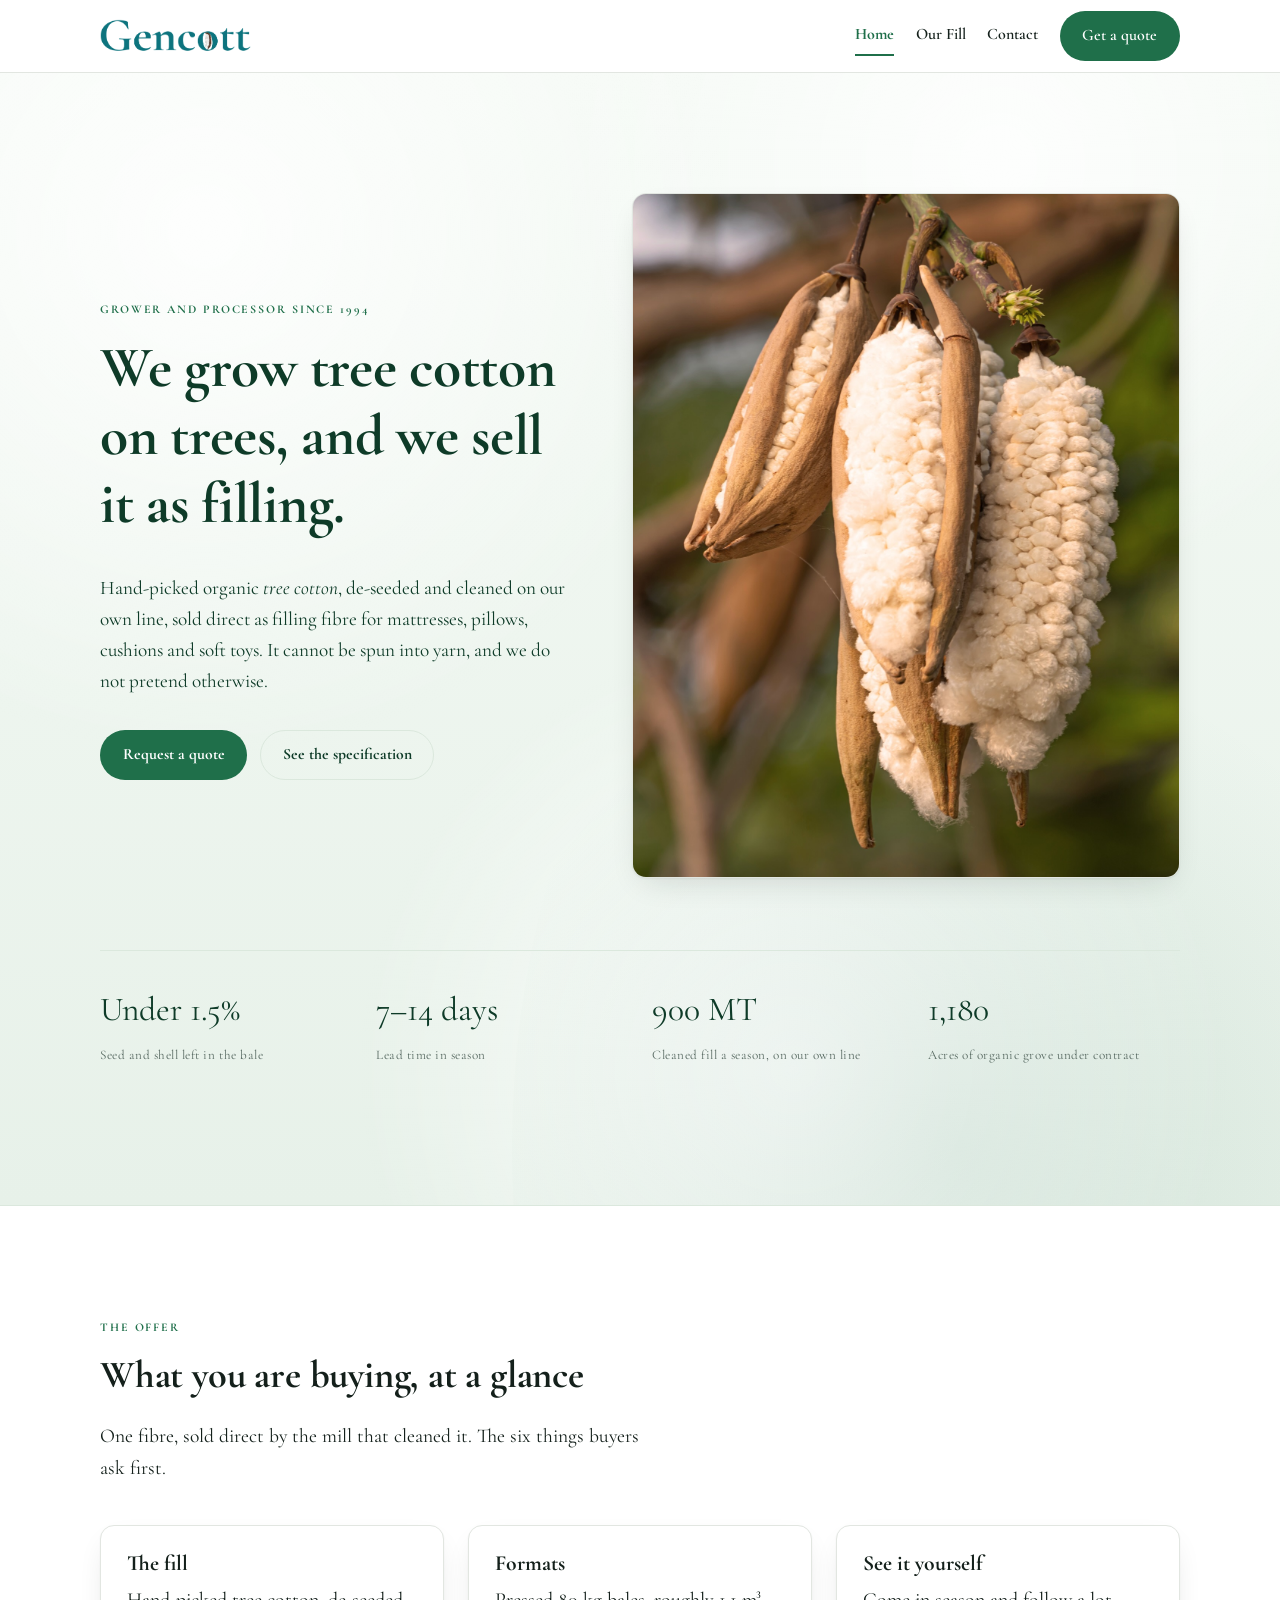
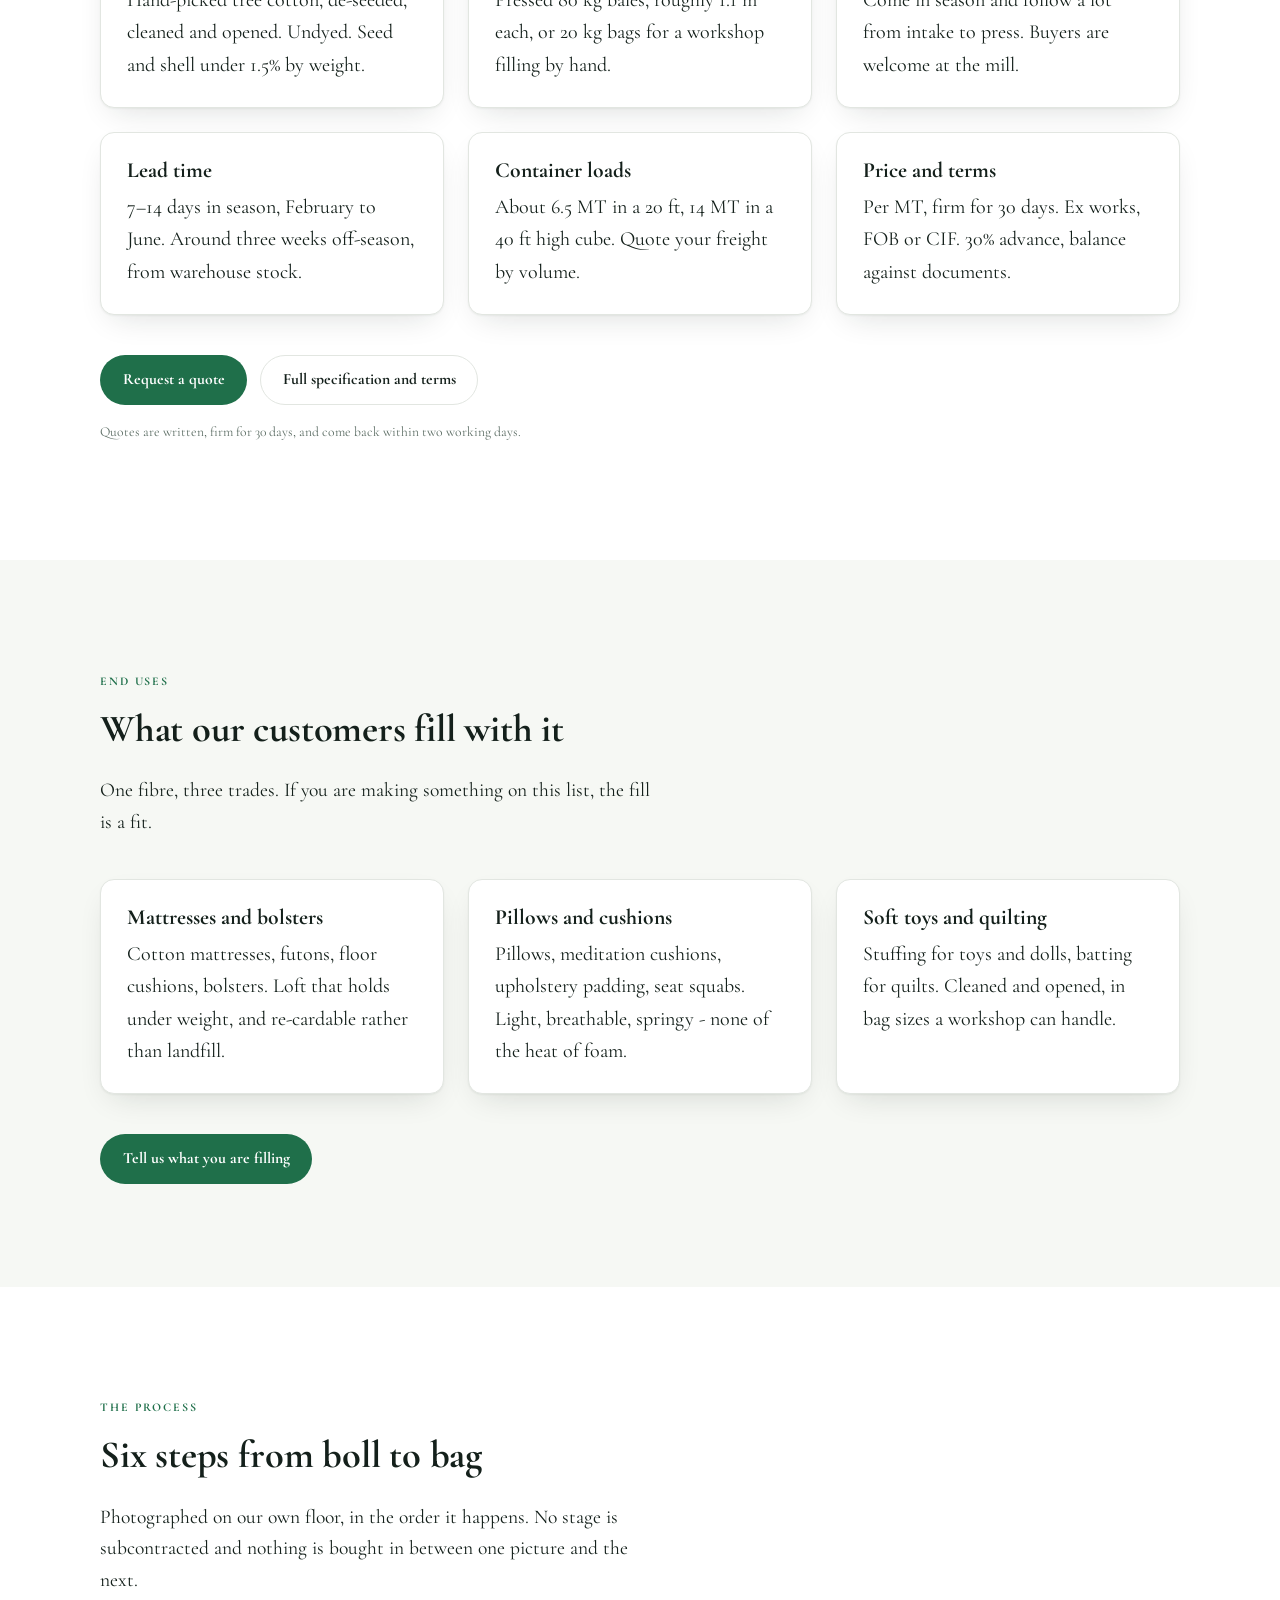
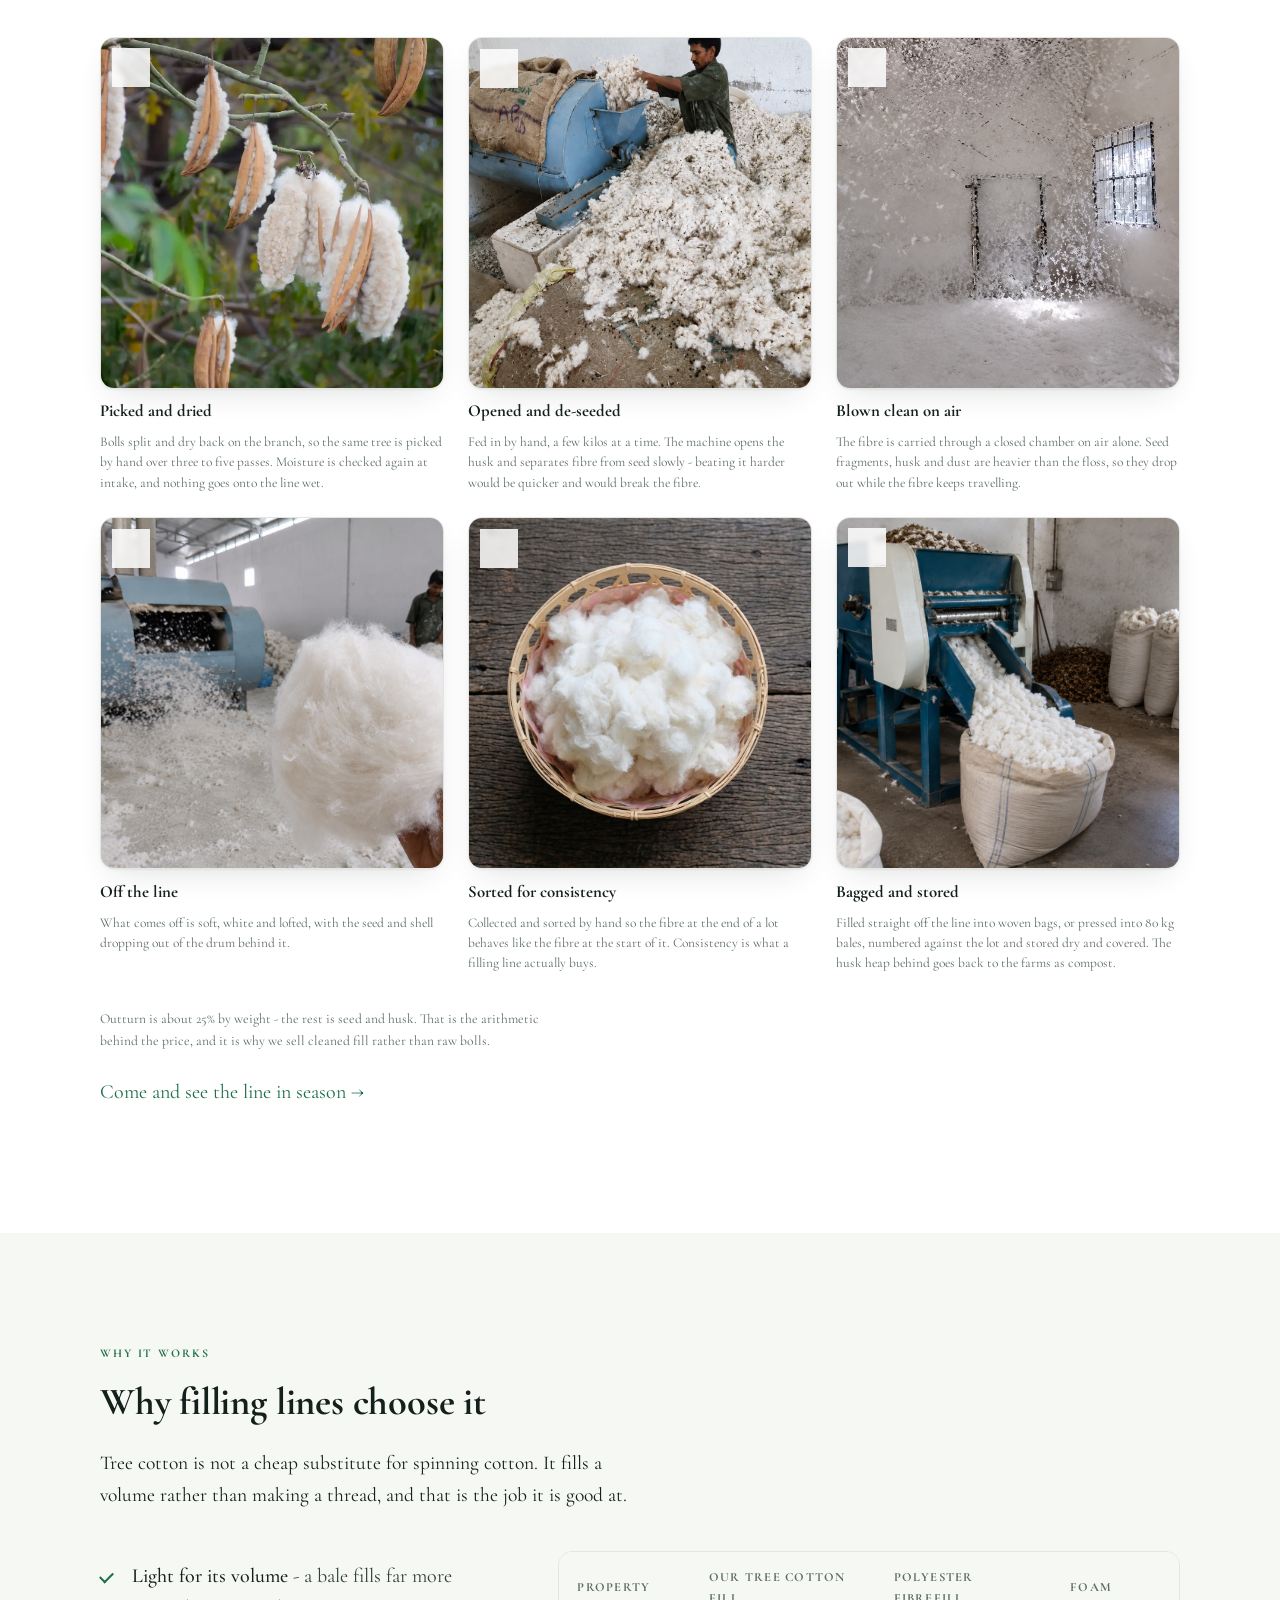
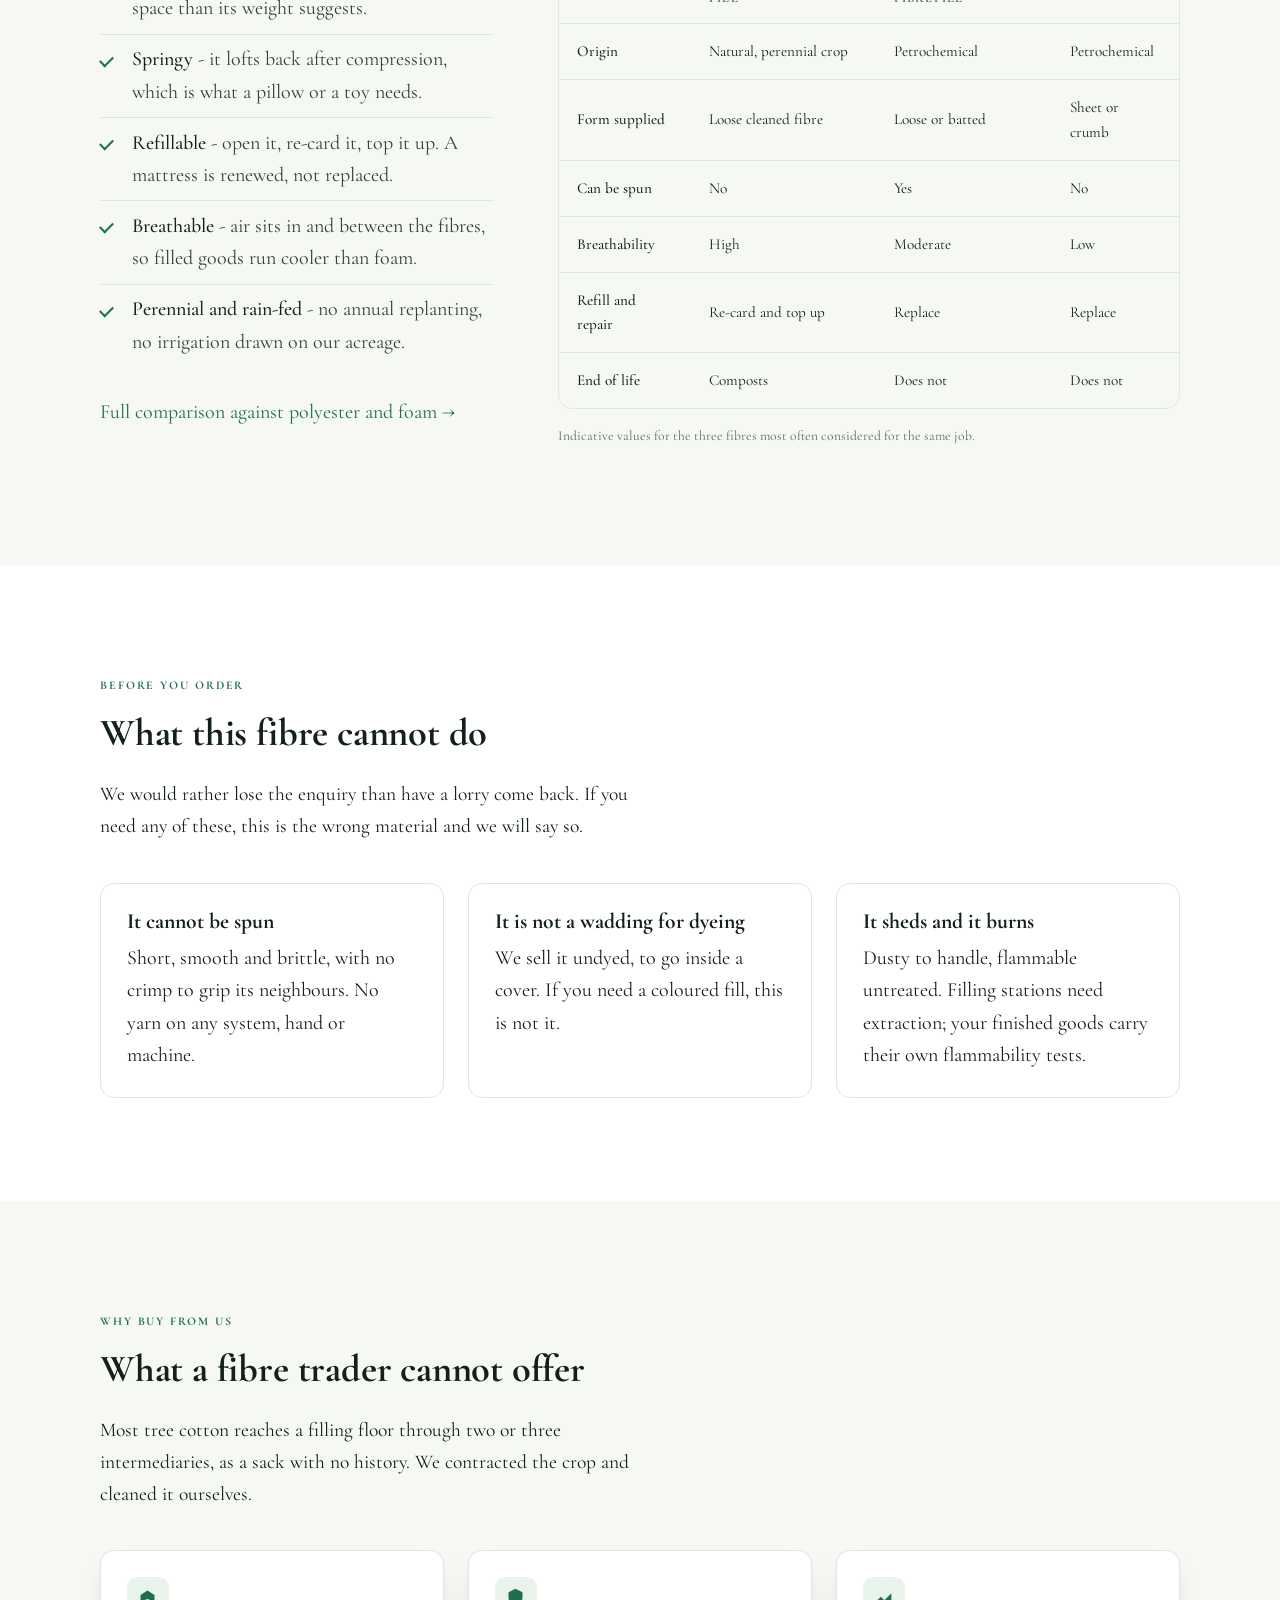
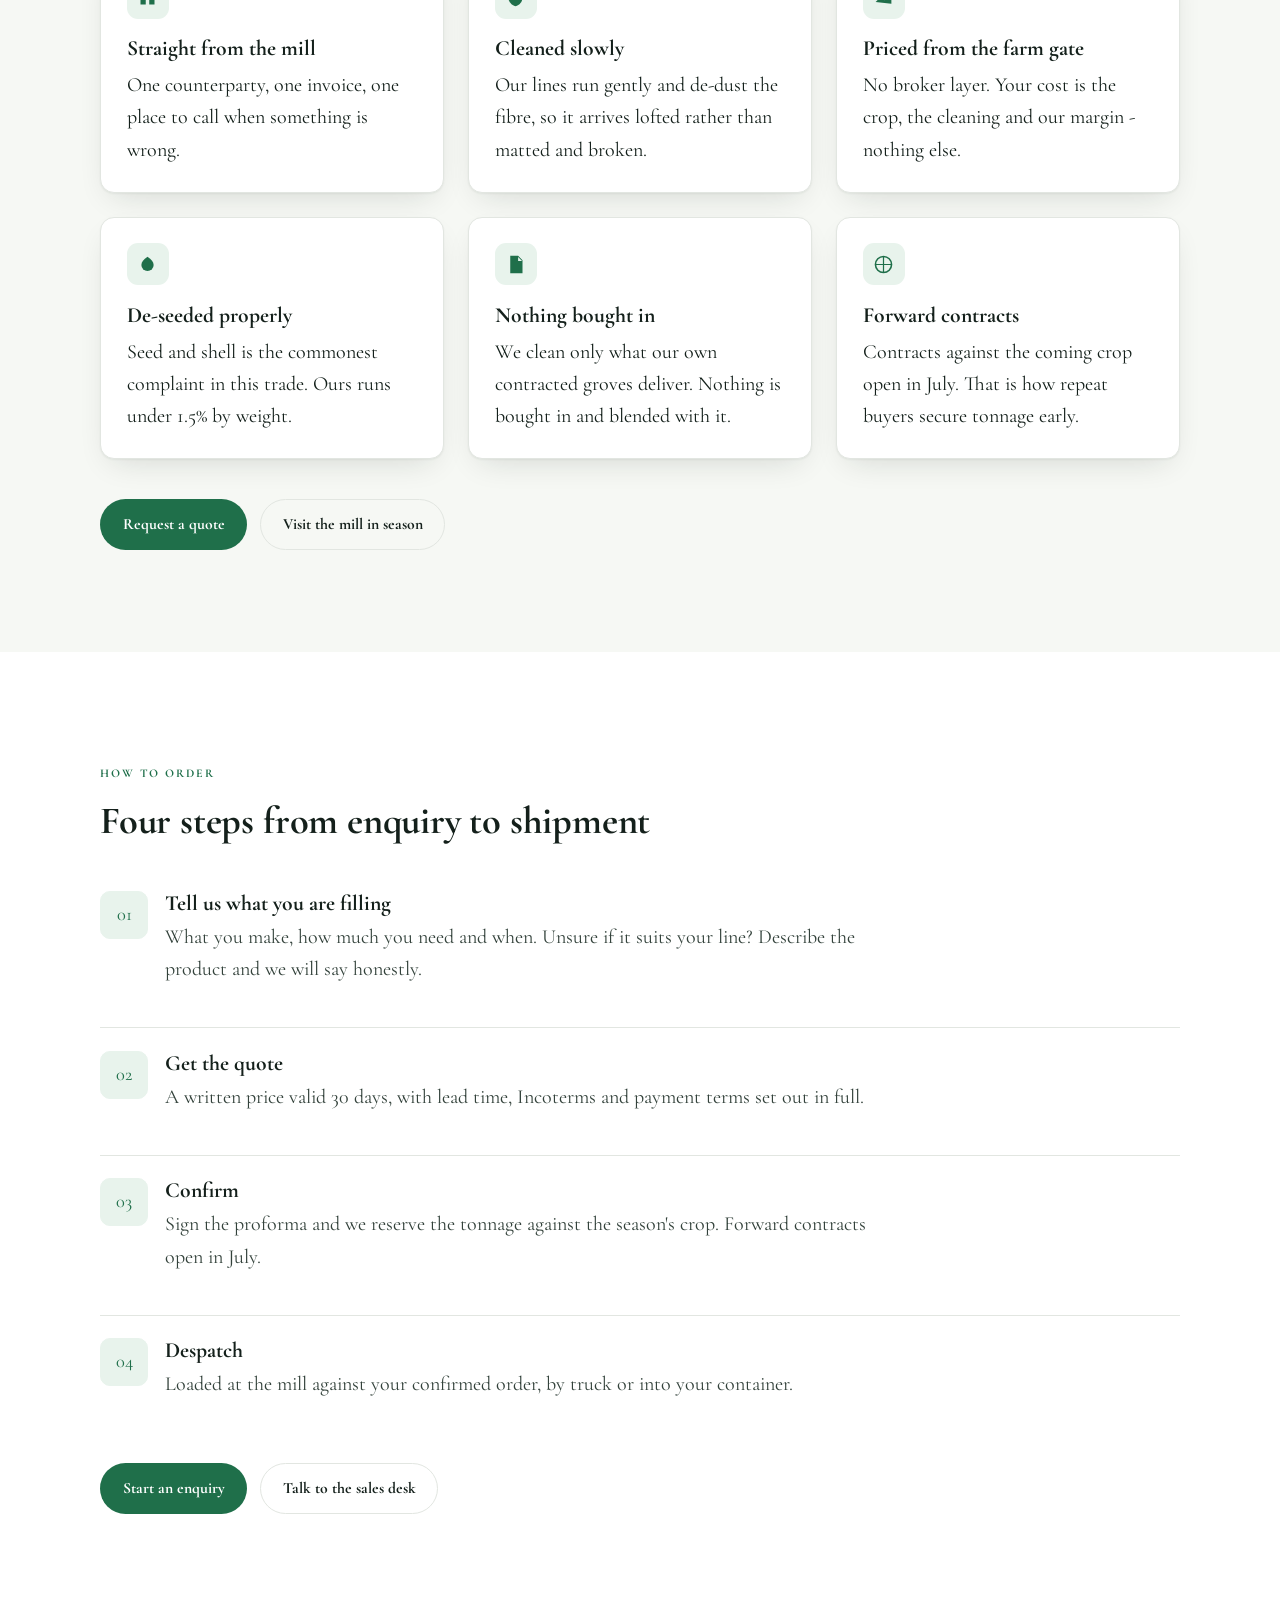
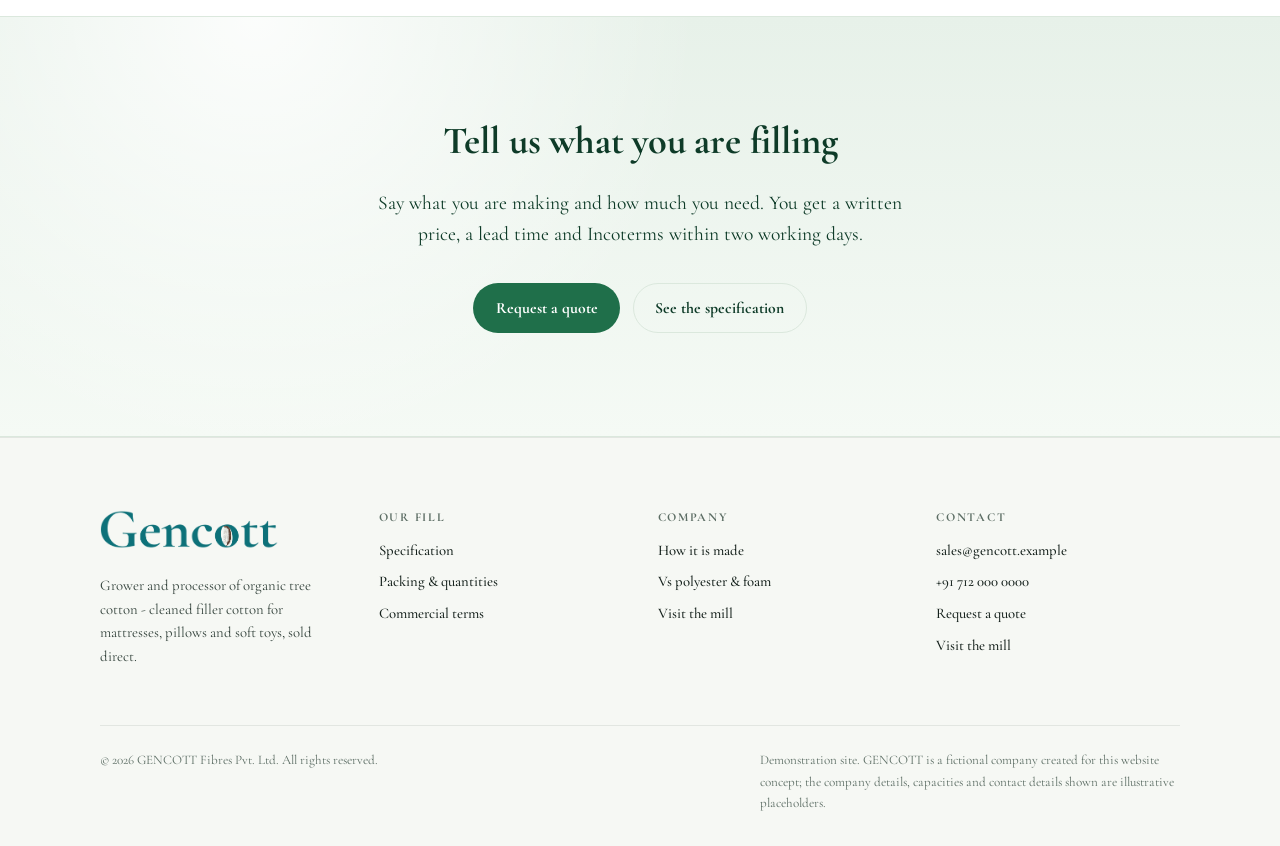
==== commit 2847c2f4: "fix" ====
--- a/index.html
+++ b/index.html
@@ -3,8 +3,8 @@
 <head>
 <meta charset="utf-8">
 <meta name="viewport" content="width=device-width, initial-scale=1">
-<title>GENCOTT - Certified Organic Tree Cotton Fill for Mattresses, Pillows and Toys</title>
-<meta name="description" content="GENCOTT grows and cleans certified organic tree cotton  and sells it as filling fibre for mattresses, pillows, cushions and soft toys. Baled and bagged fill, sold direct to manufacturers.">
+<title>GENCOTT - Organic Tree Cotton Fill for Mattresses, Pillows and Toys</title>
+<meta name="description" content="GENCOTT grows and cleans organic tree cotton  and sells it as filling fibre for mattresses, pillows, cushions and soft toys. Baled and bagged fill, sold direct to manufacturers.">
 <link rel="preconnect" href="https://fonts.googleapis.com">
 <link rel="preconnect" href="https://fonts.gstatic.com" crossorigin>
 <link rel="stylesheet" href="https://fonts.googleapis.com/css2?family=Cormorant+Garamond:ital,wght@0,300..700;1,300..700&display=swap">
@@ -25,9 +25,6 @@
     <nav class="nav" aria-label="Main">
       <a href="index.html" aria-current="page">Home</a>
       <a href="products.html">Our Fill</a>
-      <a href="tree-cotton.html">The Fibre</a>
-      <a href="manufacturing.html">Grove &amp; Mill</a>
-      <a href="traceability.html">Certification</a>
       <a href="contact.html">Contact</a>
       <a class="btn btn-primary" href="contact.html#enquiry">Get a quote</a>
     </nav>
@@ -35,7 +32,6 @@
 </header>
 
 <main id="main">
-
   <section class="hero">
     <div class="wrap">
       <div class="hero-inner">
@@ -43,9 +39,9 @@
       <span class="eyebrow on-dark">Grower and processor since 1994</span>
       <h1>We grow tree cotton on trees, and we sell it as filling.</h1>
       <p>
-        GENCOTT contracts and cleans organic <em>tree cotton</em> - filler cotton, picked by hand from standing groves. It leaves us as cleaned,
-        de-seeded fill for mattresses, pillows, cushions and soft toys. It cannot be spun into yarn,
-        and we do not pretend otherwise.
+        Hand-picked organic <em>tree cotton</em>, de-seeded and cleaned on our own line, sold direct as
+        filling fibre for mattresses, pillows, cushions and soft toys. It cannot be spun into yarn, and we
+        do not pretend otherwise.
       </p>
       <div class="hero-actions">
         <a class="btn btn-light" href="contact.html#enquiry">Request a quote</a>
@@ -61,116 +57,211 @@
 
       <div class="hero-stats">
         <div>
-          <span class="num">1,180</span>
-          <span class="lbl">Acres of certified organic grove under contract</span>
+          <span class="num">Under 1.5%</span>
+          <span class="lbl">Seed and shell left in the bale</span>
         </div>
         <div>
-          <span class="num">640</span>
-          <span class="lbl">Smallholder families growing the crop</span>
+          <span class="num">7–14 days</span>
+          <span class="lbl">Lead time in season</span>
         </div>
         <div>
           <span class="num">900 MT</span>
-          <span class="lbl">Cleaned fill per season, processed on our own line</span>
+          <span class="lbl">Cleaned fill a season, on our own line</span>
         </div>
         <div>
-          <span class="num">4</span>
-          <span class="lbl">De-seeding and cleaning lines, running two shifts</span>
-        </div>
-      </div>
-    </div>
-  </section>
-
-  <section>
-    <div class="wrap split aside">
-      <div class="reveal">
-        <span class="eyebrow">Who we are</span>
-        <h2>A mill that starts in the field</h2>
-        <figure class="illus" style="margin-top:1.8rem">
-          <img src="img/gin.svg" alt="The cleaning shed, with de-seeding lines inside and pressed bales stacked outside" width="480" height="360">
-          <figcaption>The mill: whole bolls in one end, pressed bales of fill out the other.</figcaption>
-        </figure>
-      </div>
-      <div class="reveal">
-        <p class="lede">
-          Most tree cotton reaches a mattress maker through two or three intermediaries, arriving as a sack of
-          fibre with no idea where it grew or what is mixed into it. We contract the crop before the season and
-          clean it ourselves, so there is nobody in between to take a margin or lose the paperwork.
-        </p>
-        <p>
-          The crop is tree cotton - a woody perennial that stands for decades rather than being ploughed in
-          and resown, grows rain-fed on marginal ground, and opens its bolls over four to six weeks. It has been
-          used to stuff pillows and mattresses in India for as long as anyone has been making them.
-        </p>
-        <p>
-          Then it goes across our weighbridge, into the drying yard, and onto the de-seeding and cleaning line.
-          What comes out is baled, tested and sold. We do not spin, we do not weave, and we have no ambition to.
-        </p>
-        <p><a href="manufacturing.html">Inside the grove and the mill →</a></p>
-      </div>
+          <span class="num">1,180</span>
+          <span class="lbl">Acres of organic grove under contract</span>
+        </div>
+      </div>
+    </div>
+  </section>
+
+  <section id="offer">
+    <div class="wrap">
+      <div class="reveal" style="max-width:62ch">
+        <span class="eyebrow">The offer</span>
+        <h2>What you are buying, at a glance</h2>
+        <p class="lede">
+          One fibre, sold direct by the mill that cleaned it. The six things buyers ask first.
+        </p>
+      </div>
+
+      <div class="grid g3" style="margin-top:2.5rem">
+        <article class="card raised reveal">
+          <h3>The fill</h3>
+          <p>Hand-picked tree cotton, de-seeded, cleaned and opened. Undyed. Seed and shell under 1.5% by weight.</p>
+        </article>
+        <article class="card raised reveal">
+          <h3>Formats</h3>
+          <p>Pressed 80 kg bales, roughly 1.1 m³ each, or 20 kg bags for a workshop filling by hand.</p>
+        </article>
+        <article class="card raised reveal">
+          <h3>See it yourself</h3>
+          <p>Come in season and follow a lot from intake to press. Buyers are welcome at the mill.</p>
+        </article>
+        <article class="card raised reveal">
+          <h3>Lead time</h3>
+          <p>7–14 days in season, February to June. Around three weeks off-season, from warehouse stock.</p>
+        </article>
+        <article class="card raised reveal">
+          <h3>Container loads</h3>
+          <p>About 6.5 MT in a 20 ft, 14 MT in a 40 ft high cube. Quote your freight by volume.</p>
+        </article>
+        <article class="card raised reveal">
+          <h3>Price and terms</h3>
+          <p>Per MT, firm for 30 days. Ex works, FOB or CIF. 30% advance, balance against documents.</p>
+        </article>
+      </div>
+
+      <div class="cta-row">
+        <a class="btn btn-primary" href="contact.html#enquiry">Request a quote</a>
+        <a class="btn btn-ghost" href="products.html">Full specification and terms</a>
+      </div>
+      <p class="chain-note">
+        Quotes are written, firm for 30 days, and come back within two working days.
+      </p>
+    </div>
+  </section>
+
+  <section id="uses" class="alt">
+    <div class="wrap">
+      <div class="reveal" style="max-width:62ch">
+        <span class="eyebrow">End uses</span>
+        <h2>What our customers fill with it</h2>
+        <p class="lede">
+          One fibre, three trades. If you are making something on this list, the fill is a fit.
+        </p>
+      </div>
+
+      <div class="grid g3" style="margin-top:2.5rem">
+        <article class="card raised reveal">
+          <h3>Mattresses and bolsters</h3>
+          <p>Cotton mattresses, futons, floor cushions, bolsters. Loft that holds under weight, and re-cardable rather than landfill.</p>
+        </article>
+        <article class="card raised reveal">
+          <h3>Pillows and cushions</h3>
+          <p>Pillows, meditation cushions, upholstery padding, seat squabs. Light, breathable, springy - none of the heat of foam.</p>
+        </article>
+        <article class="card raised reveal">
+          <h3>Soft toys and quilting</h3>
+          <p>Stuffing for toys and dolls, batting for quilts. Cleaned and opened, in bag sizes a workshop can handle.</p>
+        </article>
+      </div>
+      <div class="cta-row">
+        <a class="btn btn-primary" href="contact.html#enquiry">Tell us what you are filling</a>
+      </div>
+    </div>
+  </section>
+
+  <section id="process">
+    <div class="wrap">
+      <div class="reveal" style="max-width:62ch">
+        <span class="eyebrow">The process</span>
+        <h2>Six steps from boll to bag</h2>
+        <p class="lede">
+          Photographed on our own floor, in the order it happens. No stage is subcontracted and nothing is
+          bought in between one picture and the next.
+        </p>
+      </div>
+
+      <div class="grid g3 process" style="margin-top:2.5rem">
+        <figure class="photo-fig reveal">
+          <img class="photo photo-wide" src="img/photos/bolls-dry.jpg"
+               alt="A cluster of bolls on the branch with the husks dried back to brown, the fibre showing at the splits"
+               width="1021" height="1024" loading="lazy" decoding="async">
+          <h3>Picked and dried</h3>
+          <figcaption>
+            Bolls split and dry back on the branch, so the same tree is picked by hand over three to five
+            passes. Moisture is checked again at intake, and nothing goes onto the line wet.
+          </figcaption>
+        </figure>
+
+        <figure class="photo-fig reveal">
+          <img class="photo photo-wide" src="img/photos/mill-feeding.jpg"
+               alt="A worker feeding handfuls of seed cotton into the hopper of a blue de-seeding machine, a heap of unprocessed fibre and seed beside him"
+               width="900" height="1200" loading="lazy" decoding="async">
+          <h3>Opened and de-seeded</h3>
+          <figcaption>
+            Fed in by hand, a few kilos at a time. The machine opens the husk and separates fibre from seed
+            slowly - beating it harder would be quicker and would break the fibre.
+          </figcaption>
+        </figure>
+
+        <figure class="photo-fig reveal">
+          <img class="photo photo-wide" src="img/photos/mill-cleaning-chamber.jpg"
+               alt="The inside of the cleaning chamber, fibre suspended in the air across the whole room and settling in drifts on the floor"
+               width="675" height="1200" loading="lazy" decoding="async"
+               style="object-position:center 72%">
+          <h3>Blown clean on air</h3>
+          <figcaption>
+            The fibre is carried through a closed chamber on air alone. Seed fragments, husk and dust are
+            heavier than the floss, so they drop out while the fibre keeps travelling.
+          </figcaption>
+        </figure>
+
+        <figure class="photo-fig reveal">
+          <img class="photo photo-wide" src="img/photos/fibre-cleaned.jpg"
+               alt="A hand holding up a handful of cleaned white fibre in front of the cleaning drum, with separated black seed visible inside the drum"
+               width="1200" height="900" loading="lazy" decoding="async">
+          <h3>Off the line</h3>
+          <figcaption>
+            What comes off is soft, white and lofted, with the seed and shell dropping out of the drum
+            behind it.
+          </figcaption>
+        </figure>
+
+        <figure class="photo-fig reveal">
+          <img class="photo photo-wide" src="img/photos/fibre-basket.jpg"
+               alt="A basket of cleaned, sorted fibre photographed from above on a weathered wooden surface"
+               width="1152" height="927" loading="lazy" decoding="async">
+          <h3>Sorted for consistency</h3>
+          <figcaption>
+            Collected and sorted by hand so the fibre at the end of a lot behaves like the fibre at the start
+            of it. Consistency is what a filling line actually buys.
+          </figcaption>
+        </figure>
+
+        <figure class="photo-fig reveal">
+          <img class="photo photo-wide" src="img/photos/mill-bagging.jpg"
+               alt="Cleaned fibre discharging from the line straight into a woven bag, with filled bags standing along the wall and a heap of separated husk behind"
+               width="1200" height="800" loading="lazy" decoding="async">
+          <h3>Bagged and stored</h3>
+          <figcaption>
+            Filled straight off the line into woven bags, or pressed into 80 kg bales, numbered against the lot
+            and stored dry and covered. The husk heap behind goes back to the farms as compost.
+          </figcaption>
+        </figure>
+      </div>
+
+      <p class="chain-note" style="margin-top:2.2rem;max-width:74ch">
+        Outturn is about 25% by weight - the rest is seed and husk. That is the arithmetic behind the price,
+        and it is why we sell cleaned fill rather than raw bolls.
+      </p>
+      <p style="margin-top:1.5rem"><a href="contact.html#visit">Come and see the line in season →</a></p>
     </div>
   </section>
 
   <section class="alt">
     <div class="wrap">
       <div class="reveal" style="max-width:62ch">
-        <span class="eyebrow">What we sell</span>
-        <h2>Cleaned filling fibre, and nothing else</h2>
-        <p class="lede">
-          One fibre, de-seeded and cleaned, pressed into bales or bagged loose. Here is what our customers
-          do with it.
-        </p>
-      </div>
-
-      <div class="grid g3" style="margin-top:2.5rem">
-        <article class="card raised reveal">
-          <h3>Mattresses and bolsters</h3>
-          <p>Traditional cotton-and-filler cotton mattresses, futons, floor cushions and bolsters. Loft that holds up under weight, and a fibre that can be re-carded and refilled rather than thrown out.</p>
-        </article>
-        <article class="card raised reveal">
-          <h3>Pillows and cushions</h3>
-          <p>Pillows, meditation cushions, upholstery padding and seat squabs. Light, breathable and springy, with none of the heat build-up of a solid foam core.</p>
-        </article>
-        <article class="card raised reveal">
-          <h3>Soft toys and quilting</h3>
-          <p>Stuffing for soft toys and dolls, and batting for quilts and comforters. Supplied cleaned and opened, in bag sizes that suit a workshop rather than a warehouse.</p>
-        </article>
-      </div>
-      <p style="margin-top:2rem"><a href="products.html">Full specification, quantities and terms →</a></p>
-    </div>
-  </section>
-
-  <section class="photo-band" style="background-image:url('img/photos/canopy-laden.jpg')">
-    <div class="wrap">
-      <span class="eyebrow">The standing crop</span>
-      <h2>The grove is the field.</h2>
-      <p>
-        A cotton tree stays in the ground for decades. Nothing is ploughed, nothing is replanted,
-        and the bolls are taken by hand off the branch as each one splits.
-      </p>
-    </div>
-  </section>
-
-  <section>
-    <div class="wrap">
-      <div class="reveal" style="max-width:62ch">
-        <span class="eyebrow">The fibre</span>
-        <h2>Know what you are buying</h2>
-        <p class="lede">
-          Tree cotton is not a cheap substitute for spinning cotton. It is a different fibre with a different
-          job - a soft, short fibre that fills a volume rather than one that makes a thread.
+        <span class="eyebrow">Why it works</span>
+        <h2>Why filling lines choose it</h2>
+        <p class="lede">
+          Tree cotton is not a cheap substitute for spinning cotton. It fills a volume rather than making a
+          thread, and that is the job it is good at.
         </p>
       </div>
 
       <div class="split" style="margin-top:2.5rem">
         <div class="reveal">
           <ul class="checks">
-            <li><strong>Light for its volume</strong> - a bale fills far more space than its weight suggests, which is what a filling line is buying.</li>
+            <li><strong>Light for its volume</strong> - a bale fills far more space than its weight suggests.</li>
             <li><strong>Springy</strong> - it lofts back after compression, which is what a pillow or a toy needs.</li>
-            <li><strong>Refillable</strong> - it can be taken out, re-carded and put back, so a mattress or cushion is topped up rather than thrown out.</li>
+            <li><strong>Refillable</strong> - open it, re-card it, top it up. A mattress is renewed, not replaced.</li>
             <li><strong>Breathable</strong> - air sits in and between the fibres, so filled goods run cooler than foam.</li>
             <li><strong>Perennial and rain-fed</strong> - no annual replanting, no irrigation drawn on our acreage.</li>
           </ul>
-          <p style="margin-top:1.8rem"><a href="tree-cotton.html">More on the fibre and how to specify it →</a></p>
+          <p style="margin-top:1.8rem"><a href="products.html#compare">Full comparison against polyester and foam →</a></p>
         </div>
         <div class="reveal">
           <div class="table-wrap">
@@ -188,104 +279,36 @@
               </tbody>
             </table>
           </div>
-          <p class="chain-note">Indicative ranges from our own seasonal testing. Lot-specific data ships with every consignment.</p>
-        </div>
-      </div>
-    </div>
-  </section>
-
-  <section class="alt">
-    <div class="wrap">
-      <div class="reveal" style="max-width:62ch">
-        <span class="eyebrow">Being straight with you</span>
+          <p class="chain-note">Indicative values for the three fibres most often considered for the same job.</p>
+        </div>
+      </div>
+    </div>
+  </section>
+
+  <section>
+    <div class="wrap">
+      <div class="reveal" style="max-width:62ch">
+        <span class="eyebrow">Before you order</span>
         <h2>What this fibre cannot do</h2>
         <p class="lede">
-          We would rather lose the enquiry than have a lorry come back. If your process needs any of the
-          following, tree cotton is the wrong material and we will tell you so.
+          We would rather lose the enquiry than have a lorry come back. If you need any of these, this is the
+          wrong material and we will say so.
         </p>
       </div>
       <div class="grid g3" style="margin-top:2.5rem">
         <article class="card reveal">
           <h3>It cannot be spun</h3>
-          <p>The fibre is short, smooth and brittle, and it has no natural crimp to grip its neighbours. It will not hold together as a yarn on any system, hand or machine. No thread, no fabric, no garments.</p>
+          <p>Short, smooth and brittle, with no crimp to grip its neighbours. No yarn on any system, hand or machine.</p>
         </article>
         <article class="card reveal">
           <h3>It is not a wadding for dyeing</h3>
-          <p>We sell it undyed, to go inside a cover. Dyeing loose fill is not something we do and not something we would recommend; if you need a coloured fill, this is not it.</p>
+          <p>We sell it undyed, to go inside a cover. If you need a coloured fill, this is not it.</p>
         </article>
         <article class="card reveal">
           <h3>It sheds and it burns</h3>
-          <p>Loose fibre is dusty to handle and readily flammable untreated. It needs enclosed filling stations, and finished goods must meet their own flammability rules - which is your test, not ours.</p>
-        </article>
-      </div>
-    </div>
-  </section>
-
-  <section>
-    <div class="wrap">
-      <div class="reveal" style="max-width:62ch">
-        <span class="eyebrow">From grove to bale</span>
-        <h2>Six steps, and then it is yours</h2>
-        <p class="lede">
-          The whole chain we are responsible for fits on one line. Everything after the bale is somebody else's
-          expertise.
-        </p>
-      </div>
-
-      <div class="chain-wrap reveal" style="margin-top:2.5rem">
-        <svg class="chain" viewBox="0 0 900 240" role="img" aria-labelledby="chain-title chain-desc">
-          <title id="chain-title">GENCOTT production chain from grove to despatch</title>
-          <desc id="chain-desc">Organic tree cotton moves from the contracted grove through hand picking, intake, drying, de-seeding and cleaning, and pressing, to despatch as baled fill. Organic certification covers the farm; our own scope certificate covers processing onwards.</desc>
-
-          <line x1="60" y1="120" x2="850" y2="120" stroke="var(--green)" stroke-width="2"/>
-          <polygon points="850,120 838,114 838,126" fill="var(--green)"/>
-
-          <rect x="120" y="24" width="250" height="34" rx="8" fill="var(--green-light)" stroke="var(--green)" stroke-width="1"/>
-          <text x="245" y="46" text-anchor="middle" font-size="13" fill="var(--green)">Our scope certificate starts here</text>
-          <line x1="245" y1="58" x2="245" y2="88" stroke="var(--green)" stroke-width="1.5" stroke-dasharray="4 3"/>
-          <polygon points="245,96 239,86 251,86" fill="var(--green)"/>
-
-          <g font-size="13" fill="var(--ink-soft)" text-anchor="middle">
-            <g>
-              <circle cx="90" cy="120" r="16" fill="var(--bg-alt)" stroke="var(--line)"/>
-              <text x="90" y="125" font-size="14" fill="var(--green)">01</text>
-              <text x="90" y="166">Contracted grove</text>
-              <text x="90" y="192" font-size="11" fill="var(--ink-faint)">Organic certificate</text>
-              <text x="90" y="207" font-size="11" fill="var(--ink-faint)">held at farm level</text>
-            </g>
-            <g>
-              <circle cx="245" cy="120" r="16" fill="var(--bg-alt)" stroke="var(--line)"/>
-              <text x="245" y="125" font-size="14" fill="var(--green)">02</text>
-              <text x="245" y="166">Hand picking</text>
-            </g>
-            <g>
-              <circle cx="400" cy="120" r="16" fill="var(--bg-alt)" stroke="var(--line)"/>
-              <text x="400" y="125" font-size="14" fill="var(--green)">03</text>
-              <text x="400" y="166">Intake &amp; drying</text>
-            </g>
-            <g>
-              <circle cx="550" cy="120" r="16" fill="var(--bg-alt)" stroke="var(--line)"/>
-              <text x="550" y="125" font-size="14" fill="var(--green)">04</text>
-              <text x="550" y="166">De-seeding</text>
-            </g>
-            <g>
-              <circle cx="700" cy="120" r="16" fill="var(--bg-alt)" stroke="var(--line)"/>
-              <text x="700" y="125" font-size="14" fill="var(--green)">05</text>
-              <text x="700" y="166">Cleaning &amp; pressing</text>
-            </g>
-            <g>
-              <circle cx="830" cy="120" r="16" fill="var(--bg-alt)" stroke="var(--line)"/>
-              <text x="830" y="125" font-size="14" fill="var(--green)">06</text>
-              <text x="830" y="166">Despatch</text>
-            </g>
-          </g>
-        </svg>
-      </div>
-      <p class="chain-note">
-        Every stage from picking to despatch runs at our own site. Nothing is bought in and blended, and nothing
-        is sold before it has been through the test bench.
-      </p>
-      <p style="margin-top:1.5rem"><a href="traceability.html">What our certification covers →</a></p>
+          <p>Dusty to handle, flammable untreated. Filling stations need extraction; your finished goods carry their own flammability tests.</p>
+        </article>
+      </div>
     </div>
   </section>
 
@@ -293,39 +316,47 @@
     <div class="wrap">
       <div class="reveal" style="max-width:62ch">
         <span class="eyebrow">Why buy from us</span>
-        <h2>What you get that a fibre trader cannot offer</h2>
+        <h2>What a fibre trader cannot offer</h2>
+        <p class="lede">
+          Most tree cotton reaches a filling floor through two or three intermediaries, as a sack with no
+          history. We contracted the crop and cleaned it ourselves.
+        </p>
       </div>
       <div class="grid g3" style="margin-top:2.5rem">
         <article class="card raised reveal">
           <span class="icon" aria-hidden="true"><svg viewBox="0 0 24 24"><path d="M4 20V9l8-5 8 5v11h-6v-6h-4v6z"/></svg></span>
           <h3>Straight from the mill</h3>
-          <p>We contracted the crop, we cleaned it, and we are selling it. One counterparty, one set of documents, and one place to call when something is wrong.</p>
+          <p>One counterparty, one invoice, one place to call when something is wrong.</p>
         </article>
         <article class="card raised reveal">
           <span class="icon" aria-hidden="true"><svg viewBox="0 0 24 24"><path d="M12 2l8 4v6c0 5-3.4 8.8-8 10-4.6-1.2-8-5-8-10V6z"/></svg></span>
-          <h3>Measured, not described</h3>
-          <p>Bulk density, moisture and trash content on every lot from our own bench, plus annual testing for restricted substances at an accredited external laboratory.</p>
+          <h3>Cleaned slowly</h3>
+          <p>Our lines run gently and de-dust the fibre, so it arrives lofted rather than matted and broken.</p>
         </article>
         <article class="card raised reveal">
           <span class="icon" aria-hidden="true"><svg viewBox="0 0 24 24"><path d="M3 17l6-6 4 4 8-8v12z"/></svg></span>
           <h3>Priced from the farm gate</h3>
-          <p>We publish the premium paid to growers each season. No broker layer means your cost is the crop, the cleaning and our margin - nothing else.</p>
+          <p>No broker layer. Your cost is the crop, the cleaning and our margin - nothing else.</p>
         </article>
         <article class="card raised reveal">
           <span class="icon" aria-hidden="true"><svg viewBox="0 0 24 24"><path d="M12 3c4.5 3 7 6 7 9.5a7 7 0 0 1-14 0C5 9 7.5 6 12 3z"/></svg></span>
           <h3>De-seeded properly</h3>
-          <p>Seed and shell left in the fibre is the commonest complaint in this trade. Ours runs under 1.5% by weight, and the figure for your lot is on the docket.</p>
+          <p>Seed and shell is the commonest complaint in this trade. Ours runs under 1.5% by weight.</p>
         </article>
         <article class="card raised reveal">
           <span class="icon" aria-hidden="true"><svg viewBox="0 0 24 24"><path d="M6 2h9l5 5v15H6zm9 1.5V8h4.5z"/></svg></span>
-          <h3>Documents that survive an audit</h3>
-          <p>Transaction certificate, test report, weighbridge slip and scope certificates with every consignment, as standard rather than on request.</p>
+          <h3>Nothing bought in</h3>
+          <p>We clean only what our own contracted groves deliver. Nothing is bought in and blended with it.</p>
         </article>
         <article class="card raised reveal">
           <span class="icon" aria-hidden="true"><svg viewBox="0 0 24 24"><circle cx="12" cy="12" r="9.2" fill="none" stroke="currentColor" stroke-width="1.8"/><path d="M12 2.8v18.4M2.8 12h18.4" stroke="currentColor" stroke-width="1.4" fill="none"/></svg></span>
           <h3>Forward contracts</h3>
-          <p>Contracts against the coming crop open in July, which is how our repeat customers secure their tonnage before the season starts.</p>
-        </article>
+          <p>Contracts against the coming crop open in July. That is how repeat buyers secure tonnage early.</p>
+        </article>
+      </div>
+      <div class="cta-row">
+        <a class="btn btn-primary" href="contact.html#enquiry">Request a quote</a>
+        <a class="btn btn-ghost" href="contact.html#visit">Visit the mill in season</a>
       </div>
     </div>
   </section>
@@ -339,29 +370,32 @@
           <div class="step">
             <div>
               <h3>Tell us what you are filling</h3>
-              <p>Mattresses, pillows, toys or quilts, how much you need and when. If you are not sure the fibre suits your filling line, describe the end product and we will say so honestly.</p>
+              <p>What you make, how much you need and when. Unsure if it suits your line? Describe the product and we will say honestly.</p>
             </div>
           </div>
           <div class="step">
             <div>
-              <h3>Get the quote and a sample</h3>
-              <p>A written price valid for 30 days with lead time and Incoterms, and a 2 kg sample from the lot we are offering you, with its test report.</p>
+              <h3>Get the quote</h3>
+              <p>A written price valid 30 days, with lead time, Incoterms and payment terms set out in full.</p>
             </div>
           </div>
           <div class="step">
             <div>
               <h3>Confirm</h3>
-              <p>Sign the proforma invoice and we reserve the tonnage against the season's crop. Forward contracts against the coming crop open in July.</p>
+              <p>Sign the proforma and we reserve the tonnage against the season's crop. Forward contracts open in July.</p>
             </div>
           </div>
           <div class="step">
             <div>
               <h3>Despatch</h3>
-              <p>Loaded at the mill, with the document pack and the lot's test report travelling with the goods.</p>
+              <p>Loaded at the mill against your confirmed order, by truck or into your container.</p>
             </div>
           </div>
         </div>
-        <p style="margin-top:1.8rem"><a href="contact.html">Talk to the sales desk →</a></p>
+        <div class="cta-row">
+          <a class="btn btn-primary" href="contact.html#enquiry">Start an enquiry</a>
+          <a class="btn btn-ghost" href="contact.html">Talk to the sales desk</a>
+        </div>
       </div>
     </div>
   </section>
@@ -370,8 +404,8 @@
     <div class="wrap">
       <h2>Tell us what you are filling</h2>
       <p class="lede">
-        Say what you are making and how much you need. You will get a price, a lead time, a sample and the
-        test report for the lot.
+        Say what you are making and how much you need. You get a written price, a lead time and Incoterms
+        within two working days.
       </p>
       <div class="band-actions">
         <a class="btn btn-light" href="contact.html#enquiry">Request a quote</a>
@@ -388,7 +422,7 @@
       <div>
         <a class="logo" href="index.html" style="margin-bottom:1rem"><img src="img/logo.jpg" alt="GENCOTT" width="2969" height="632" loading="lazy" decoding="async"></a>
         <p style="color:var(--ink-soft);max-width:32ch">
-          Grower and processor of certified organic tree cotton - cleaned filler cotton for mattresses,
+          Grower and processor of organic tree cotton - cleaned filler cotton for mattresses,
           pillows and soft toys, sold direct.
         </p>
       </div>
@@ -397,15 +431,15 @@
         <ul>
           <li><a href="products.html#spec">Specification</a></li>
           <li><a href="products.html#packing">Packing &amp; quantities</a></li>
-          <li><a href="products.html#documents">Documents &amp; testing</a></li>
+          <li><a href="products.html#terms">Commercial terms</a></li>
         </ul>
       </div>
       <div>
         <h4>Company</h4>
         <ul>
-          <li><a href="tree-cotton.html">The fibre</a></li>
-          <li><a href="manufacturing.html">Grove &amp; mill</a></li>
-          <li><a href="traceability.html">Certification</a></li>
+          <li><a href="index.html#process">How it is made</a></li>
+          <li><a href="products.html#compare">Vs polyester &amp; foam</a></li>
+          <li><a href="contact.html#visit">Visit the mill</a></li>
         </ul>
       </div>
       <div>
@@ -422,7 +456,7 @@
       <span>© <span data-year>2026</span> GENCOTT Fibres Pvt. Ltd. All rights reserved.</span>
       <span class="disclaimer">
         Demonstration site. GENCOTT is a fictional company created for this website concept; the company details,
-        capacities, certifications and contact details shown are illustrative placeholders.
+        capacities and contact details shown are illustrative placeholders.
       </span>
     </div>
   </div>
--- a/css/styles.css
+++ b/css/styles.css
@@ -6,8 +6,8 @@
   /* Brand */
   --leaf-900: #0e3b28;
   --ink: #14201b;
-  --ink-soft: #3f4f47;
-  --ink-faint: #6c7c74;
+  --ink-soft: #33423b;
+  --ink-faint: #5c6d64;
   --line: #e2e6e1;
   --bg: #ffffff;
   --bg-alt: #f6f8f4;
@@ -23,8 +23,8 @@
   --cotton-line: #dbe8dd;
   --cotton-puff: rgba(255, 255, 255, .85);
   --on-cotton: #0e3b28;
-  --on-cotton-soft: #3f4f47;
-  --on-cotton-faint: #6c7c74;
+  --on-cotton-soft: #2f4139;
+  --on-cotton-faint: #566860;
 
   /* Type */
   --font-sans: "Cormorant Garamond", Garamond, Georgia, "Times New Roman", serif;
@@ -59,16 +59,17 @@
 
 h1, h2, h3, h4 {
   font-family: var(--font-serif);
-  font-weight: 600;
-  line-height: 1.15;
-  letter-spacing: -.01em;
+  font-weight: 700;
+  color: var(--ink);
+  line-height: 1.18;
+  letter-spacing: -.005em;
   margin: 0 0 .6em;
 }
 
 h1 { font-size: clamp(2.2rem, 5.2vw, 3.6rem); }
 h2 { font-size: clamp(1.65rem, 3.4vw, 2.4rem); }
-h3 { font-size: 1.35rem; font-family: var(--font-sans); font-weight: 600; letter-spacing: 0; }
-h4 { font-size: 1.12rem; font-family: var(--font-sans); font-weight: 600; letter-spacing: 0; }
+h3 { font-size: 1.35rem; font-family: var(--font-sans); font-weight: 700; letter-spacing: 0; }
+h4 { font-size: 1.12rem; font-family: var(--font-sans); font-weight: 700; letter-spacing: 0; }
 p { margin: 0 0 1.1em; }
 
 .wrap { width: 100%; max-width: var(--wrap); margin: 0 auto; padding: 0 var(--pad); }
@@ -89,7 +90,7 @@
 }
 .eyebrow.on-dark { color: var(--green); }
 
-.lede { font-size: clamp(1.05rem, 2vw, 1.22rem); color: var(--ink-soft); }
+.lede { font-size: clamp(1.05rem, 2vw, 1.22rem); color: var(--ink); }
 
 /* ---------- Header ---------- */
 .site-header {
@@ -111,14 +112,14 @@
 .site-footer .logo img { height: 40px; mix-blend-mode: multiply; }
 @media (max-width: 560px) { .logo img { height: 27px; } }
 
-.nav { margin-left: auto; display: flex; align-items: center; gap: 1.6rem; }
+.nav { margin-left: auto; display: flex; align-items: center; gap: 1.35rem; }
 .nav a {
-  color: var(--ink-soft); font-size: .92rem; font-weight: 500;
+  color: var(--ink); font-size: 1rem; font-weight: 600;
   padding: .35rem 0; border-bottom: 2px solid transparent;
   white-space: nowrap;
 }
-.nav a:hover { color: var(--ink); text-decoration: none; }
-.nav a[aria-current="page"] { color: var(--ink); border-bottom-color: var(--green); }
+.nav a:hover { color: var(--green); text-decoration: none; }
+.nav a[aria-current="page"] { color: var(--green); font-weight: 700; border-bottom-color: var(--green); }
 
 /* `.nav a` outranks `.btn` on specificity - restore the button's own box and colour */
 .nav a.btn { padding: .72rem 1.35rem; border-bottom: 1px solid transparent; }
@@ -128,7 +129,7 @@
   display: inline-flex; align-items: center; gap: .5rem;
   padding: .72rem 1.35rem;
   border-radius: 999px;
-  font-size: .92rem; font-weight: 600;
+  font-size: .98rem; font-weight: 700;
   border: 1px solid transparent;
   white-space: nowrap; flex: 0 0 auto;
   cursor: pointer;
@@ -145,9 +146,12 @@
 .btn-outline-light { border-color: var(--cotton-line); color: var(--on-cotton); background: transparent; }
 .btn-outline-light:hover { border-color: var(--green); color: var(--green); }
 
+/* A call to action sitting inside an ordinary content section. */
+.cta-row { display: flex; flex-wrap: wrap; gap: .8rem; align-items: center; margin-top: 2.5rem; }
+
 .nav-toggle { display: none; }
 
-@media (max-width: 940px) {
+@media (max-width: 1040px) {
   .nav {
     position: fixed; inset: 72px 0 auto; flex-direction: column; align-items: stretch;
     gap: 0; background: var(--bg); border-bottom: 1px solid var(--line);
@@ -192,7 +196,8 @@
 @media (min-width: 980px) { .hero-art { display: block; } }
 .hero-art img { display: block; width: 100%; height: auto; }
 .hero h1 { color: var(--on-cotton); max-width: 18ch; }
-.hero p { color: var(--on-cotton-soft); max-width: 56ch; font-size: clamp(1.05rem, 2vw, 1.2rem); }
+.page-hero h1 { color: var(--on-cotton); }
+.hero p { color: var(--on-cotton); max-width: 56ch; font-size: clamp(1.05rem, 2vw, 1.2rem); }
 .hero-actions { display: flex; flex-wrap: wrap; gap: .8rem; margin-top: 2rem; }
 .hero-stats {
   display: grid; grid-template-columns: repeat(auto-fit, minmax(170px, 1fr));
@@ -330,7 +335,7 @@
 .band h2 { color: var(--on-cotton); }
 .band p { color: var(--on-cotton-soft); }
 .band .wrap { text-align: center; }
-.band .lede { color: var(--on-cotton-soft); max-width: 60ch; margin: 0 auto 2rem; }
+.band .lede { color: var(--on-cotton); max-width: 60ch; margin: 0 auto 2rem; }
 .band-actions { display: flex; gap: .8rem; justify-content: center; flex-wrap: wrap; }
 
 /* ---------- Form ---------- */
@@ -360,7 +365,7 @@
 .site-footer h4 { font-size: .76rem; letter-spacing: .14em; text-transform: uppercase; color: var(--ink-faint); margin-bottom: .9rem; }
 .site-footer ul { list-style: none; margin: 0; padding: 0; }
 .site-footer li { margin-bottom: .5rem; }
-.site-footer a { color: var(--ink-soft); }
+.site-footer a { color: var(--ink); font-weight: 500; }
 .site-footer a:hover { color: var(--green); }
 .footer-bottom {
   margin-top: 2.5rem; padding-top: 1.5rem; border-top: 1px solid var(--line);
@@ -405,6 +410,23 @@
   margin-top: .7rem; font-size: .84rem; color: var(--ink-faint);
   line-height: 1.5; max-width: 46ch;
 }
+
+/* Numbered photographic process. Six figures, each cropped to the same
+   4:3 window so mixed portrait and landscape sources sit level in the grid. */
+.process { counter-reset: shot; }
+.process figure.photo-fig { position: relative; }
+.process figure.photo-fig::before {
+  counter-increment: shot;
+  content: counter(shot, decimal-leading-zero);
+  position: absolute; top: .75rem; left: .75rem; z-index: 1;
+  width: 36px; height: 36px; display: grid; place-items: center;
+  font-family: var(--font-serif); font-size: 1rem; line-height: 1;
+  color: var(--green); background: var(--cotton-puff);
+  border: 1px solid var(--cotton-line); border-radius: 10px;
+  backdrop-filter: blur(2px);
+}
+.process figure.photo-fig figcaption { max-width: none; }
+.process h3 { margin: .8rem 0 .3rem; font-size: 1.05rem; }
 
 /* Full-bleed photographic band with a statement over it. */
 .photo-band {
@@ -418,11 +440,11 @@
 }
 .photo-band::before {
   content: ""; position: absolute; inset: 0;
-  background: linear-gradient(180deg, rgba(10, 34, 24, .34) 0%, rgba(10, 34, 24, .72) 100%);
+  background: linear-gradient(180deg, rgba(10, 34, 24, .50) 0%, rgba(10, 34, 24, .82) 100%);
 }
 .photo-band .wrap { position: relative; z-index: 2; }
 .photo-band .eyebrow { color: #cfe3d6; }
-.photo-band h2 { color: #fff; max-width: 20ch; }
+.photo-band h2 { color: #fff; max-width: 20ch; text-shadow: 0 1px 18px rgba(6, 22, 15, .55); }
 .photo-band p { color: #dbe7df; max-width: 56ch; font-size: clamp(1.15rem, 2.2vw, 1.4rem); margin-bottom: 0; }
 @media (prefers-reduced-motion: no-preference) {
   @media (min-width: 900px) { .photo-band { background-attachment: fixed; } }
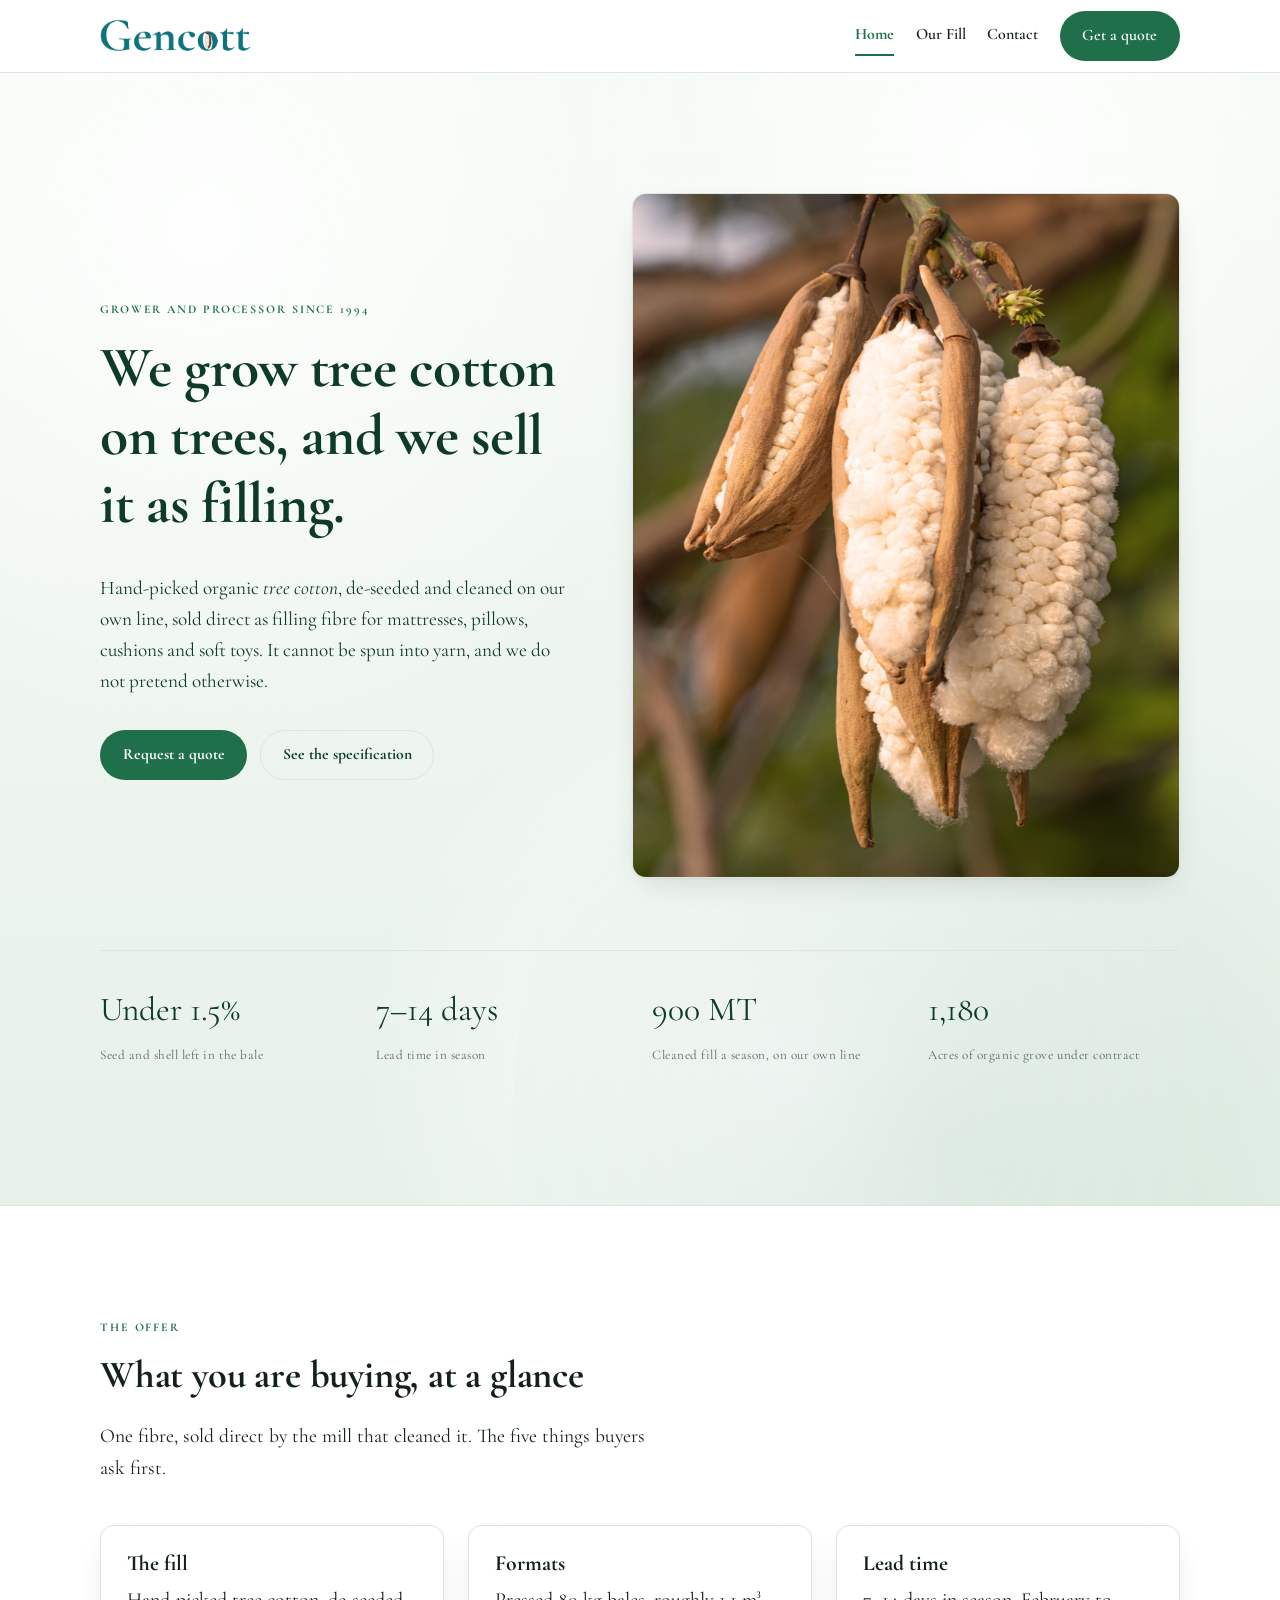
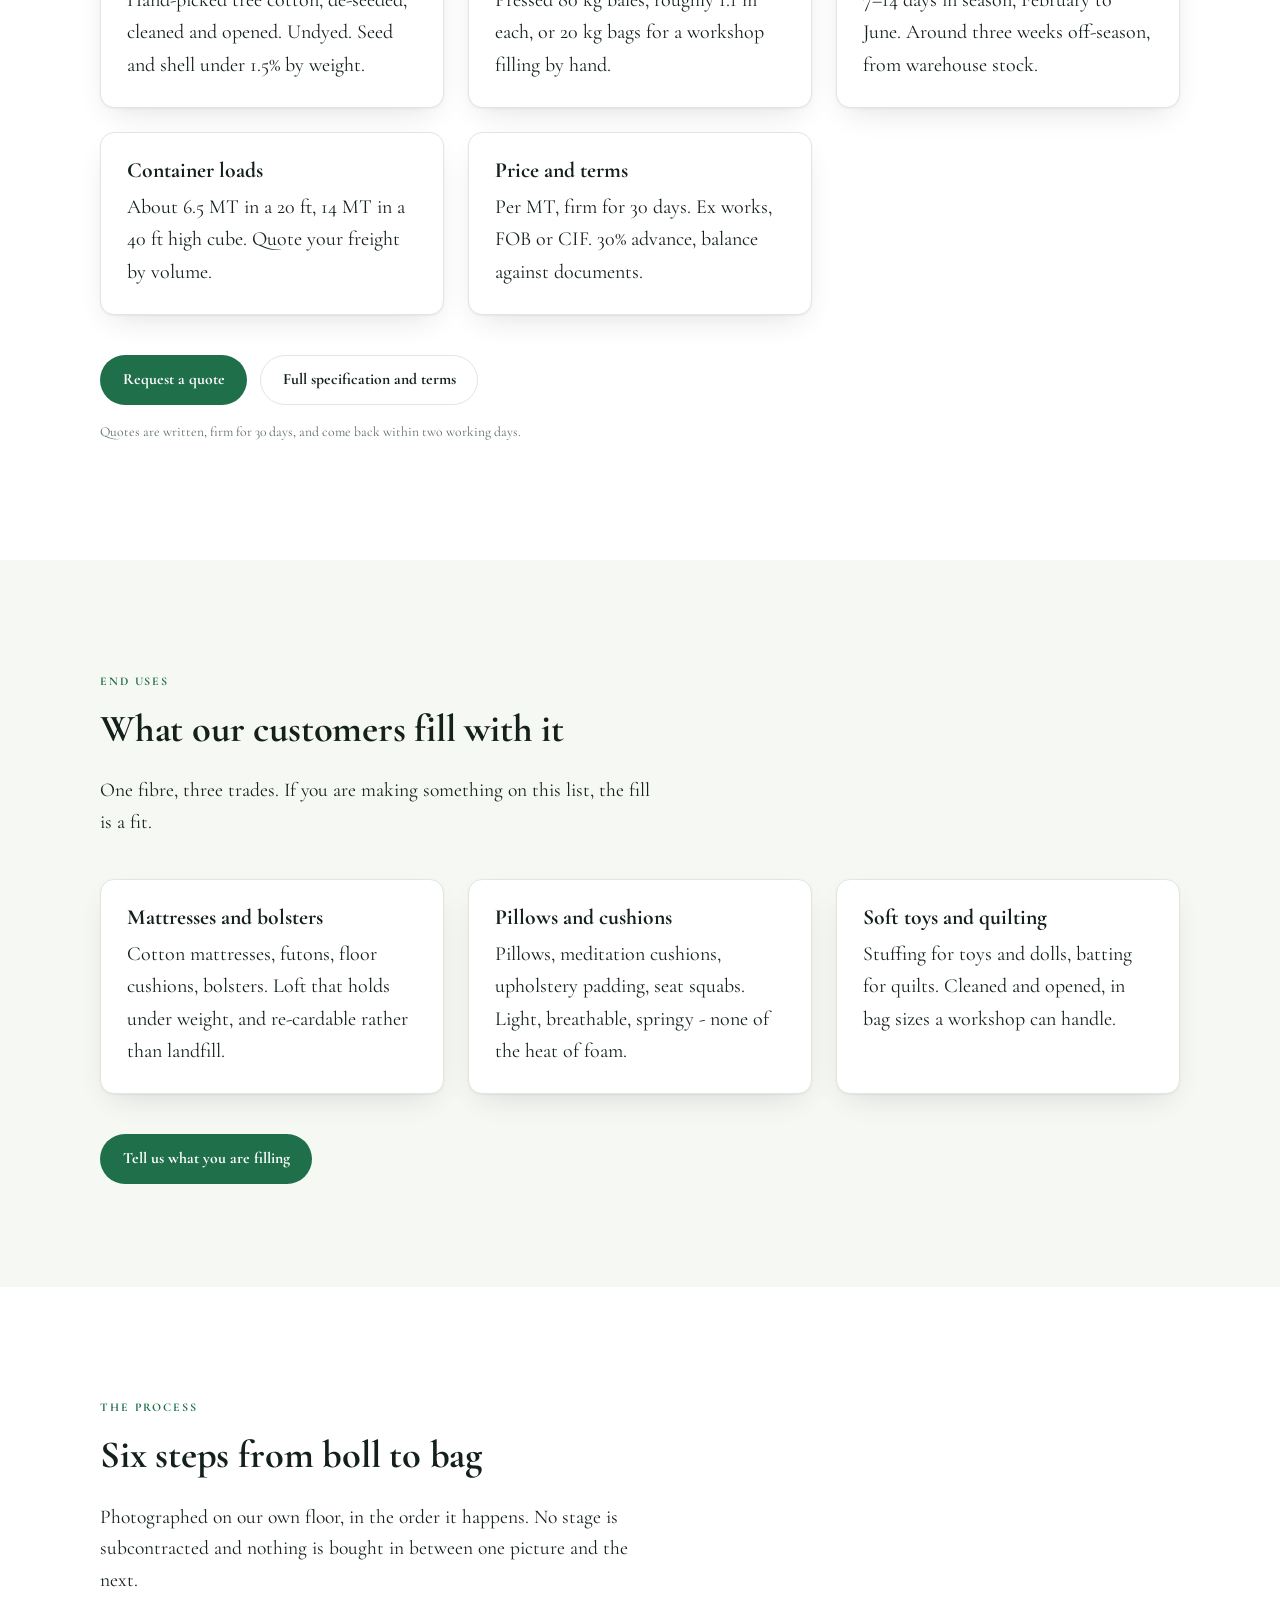
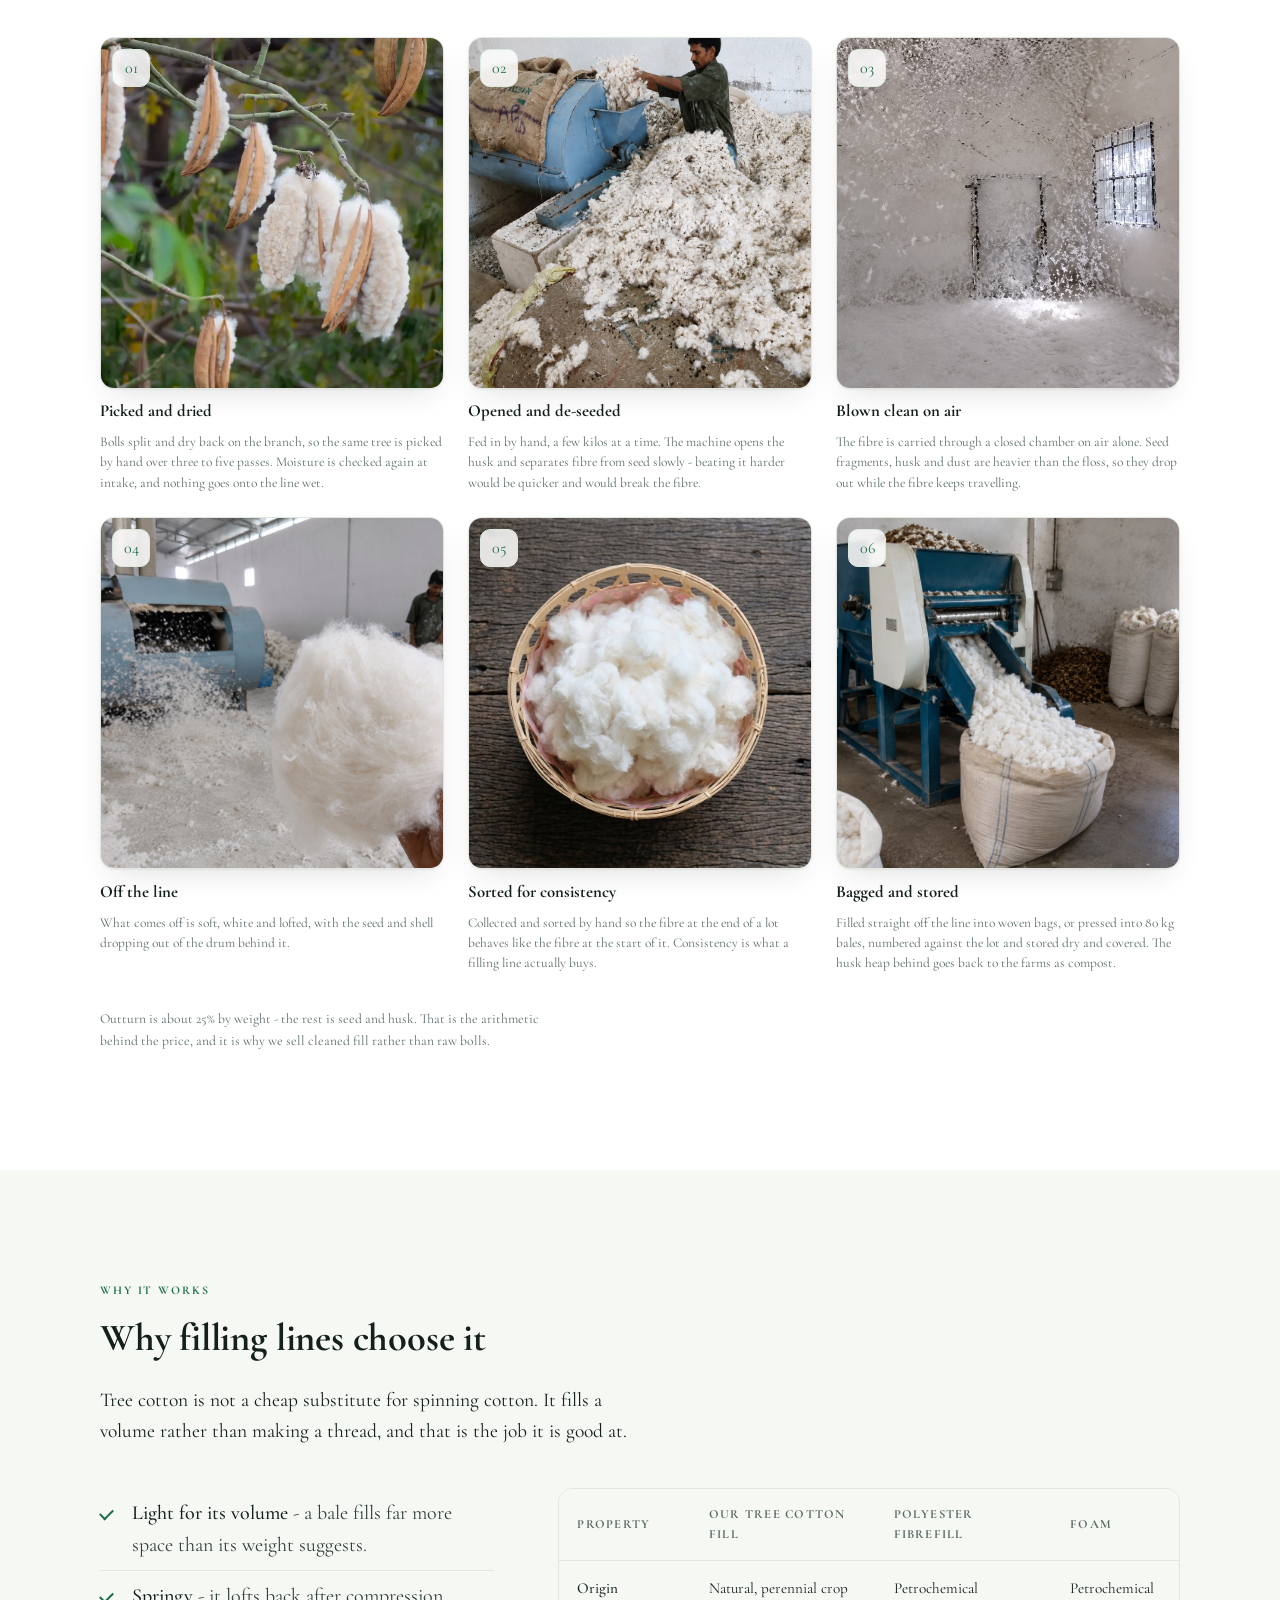
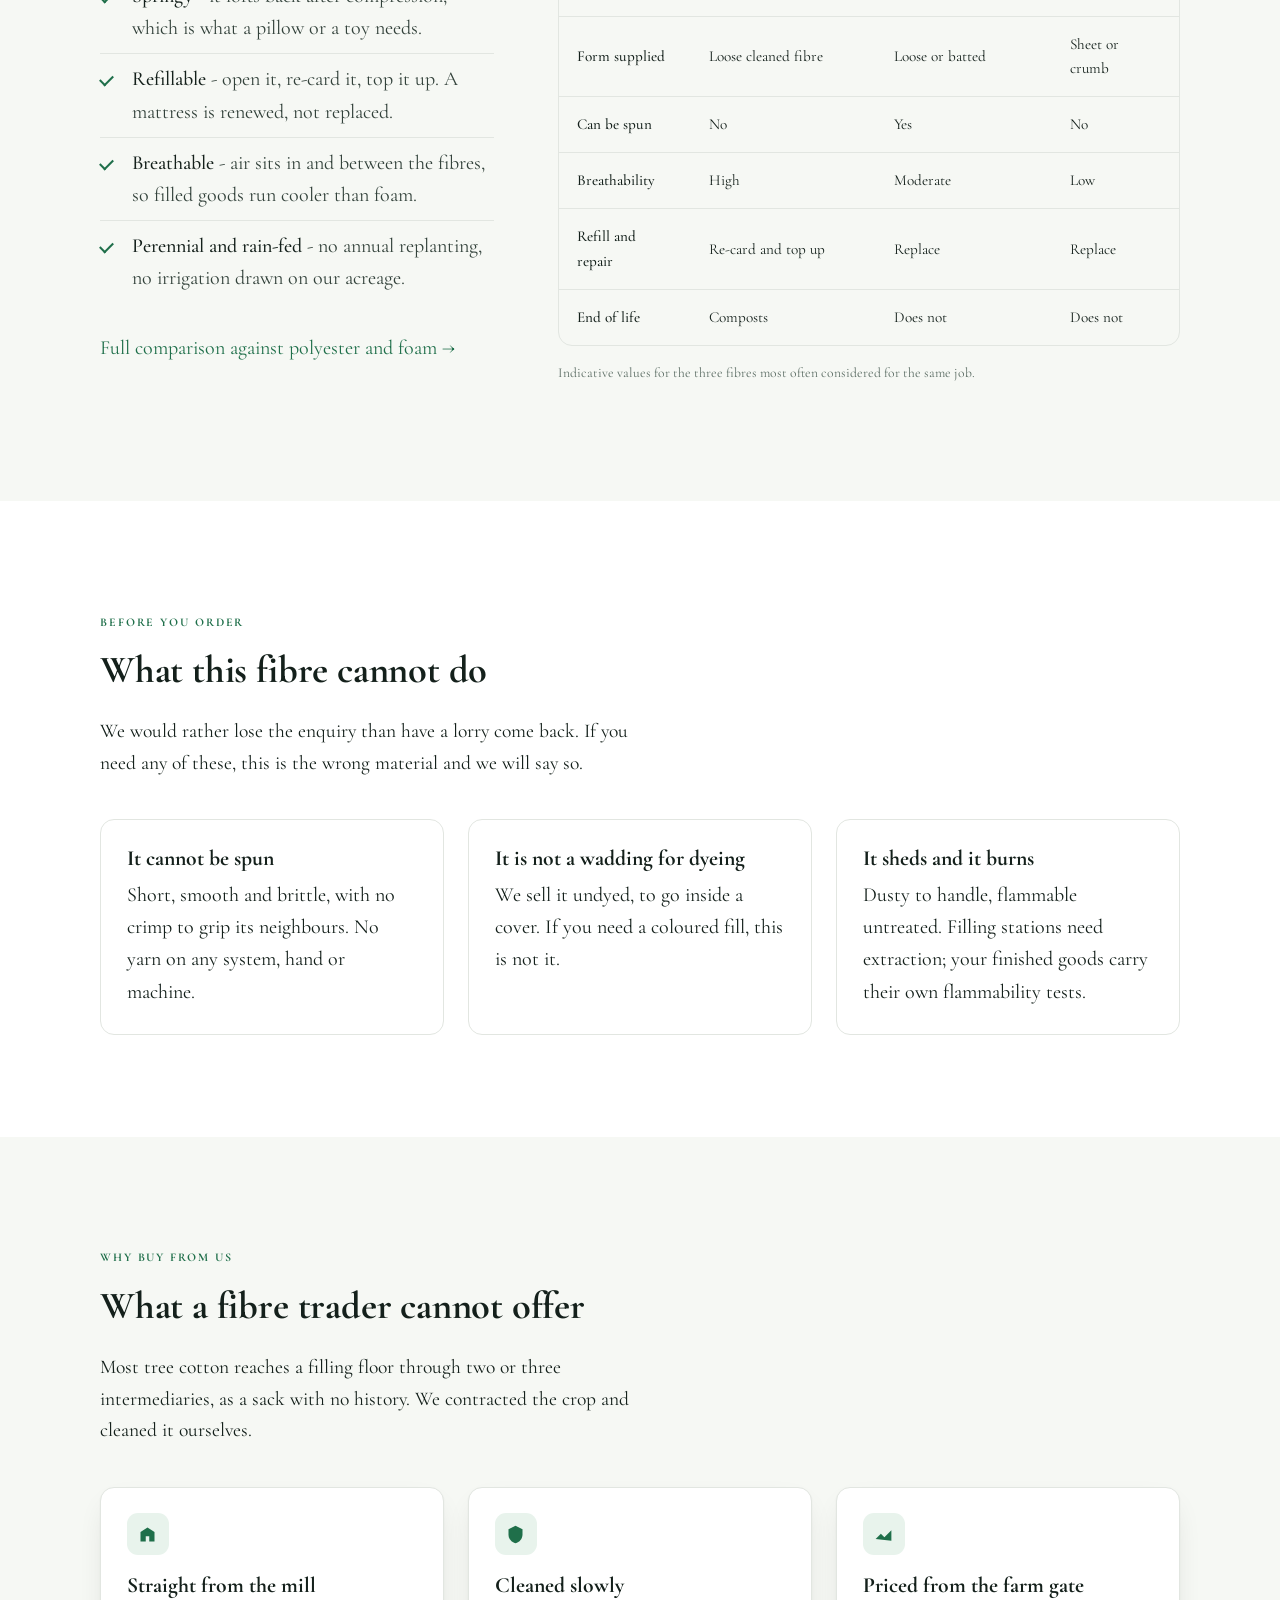
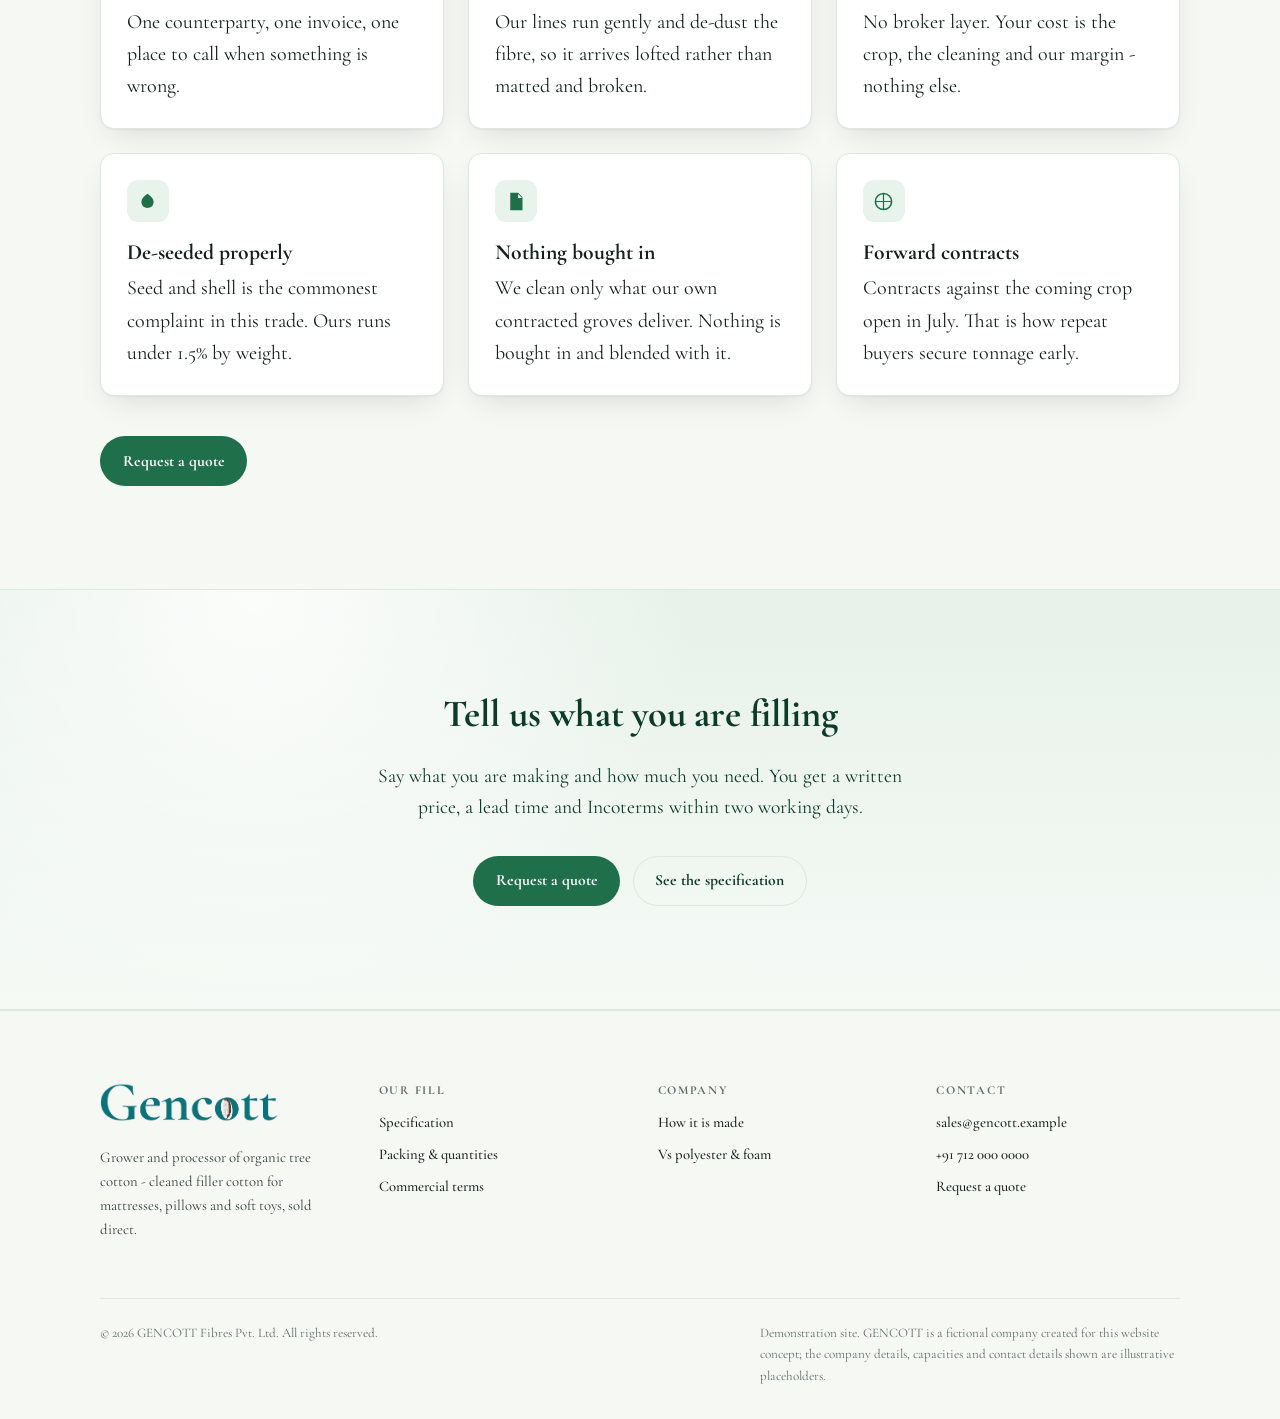
==== commit 3ff03e95: "update address" ====
--- a/index.html
+++ b/index.html
@@ -82,7 +82,7 @@
         <span class="eyebrow">The offer</span>
         <h2>What you are buying, at a glance</h2>
         <p class="lede">
-          One fibre, sold direct by the mill that cleaned it. The six things buyers ask first.
+          One fibre, sold direct by the mill that cleaned it. The five things buyers ask first.
         </p>
       </div>
 
@@ -94,10 +94,6 @@
         <article class="card raised reveal">
           <h3>Formats</h3>
           <p>Pressed 80 kg bales, roughly 1.1 m³ each, or 20 kg bags for a workshop filling by hand.</p>
-        </article>
-        <article class="card raised reveal">
-          <h3>See it yourself</h3>
-          <p>Come in season and follow a lot from intake to press. Buyers are welcome at the mill.</p>
         </article>
         <article class="card raised reveal">
           <h3>Lead time</h3>
@@ -237,7 +233,6 @@
         Outturn is about 25% by weight - the rest is seed and husk. That is the arithmetic behind the price,
         and it is why we sell cleaned fill rather than raw bolls.
       </p>
-      <p style="margin-top:1.5rem"><a href="contact.html#visit">Come and see the line in season →</a></p>
     </div>
   </section>
 
@@ -356,46 +351,6 @@
       </div>
       <div class="cta-row">
         <a class="btn btn-primary" href="contact.html#enquiry">Request a quote</a>
-        <a class="btn btn-ghost" href="contact.html#visit">Visit the mill in season</a>
-      </div>
-    </div>
-  </section>
-
-  <section>
-    <div class="wrap">
-      <div class="reveal">
-        <span class="eyebrow">How to order</span>
-        <h2>Four steps from enquiry to shipment</h2>
-        <div class="steps" style="margin-top:1.5rem">
-          <div class="step">
-            <div>
-              <h3>Tell us what you are filling</h3>
-              <p>What you make, how much you need and when. Unsure if it suits your line? Describe the product and we will say honestly.</p>
-            </div>
-          </div>
-          <div class="step">
-            <div>
-              <h3>Get the quote</h3>
-              <p>A written price valid 30 days, with lead time, Incoterms and payment terms set out in full.</p>
-            </div>
-          </div>
-          <div class="step">
-            <div>
-              <h3>Confirm</h3>
-              <p>Sign the proforma and we reserve the tonnage against the season's crop. Forward contracts open in July.</p>
-            </div>
-          </div>
-          <div class="step">
-            <div>
-              <h3>Despatch</h3>
-              <p>Loaded at the mill against your confirmed order, by truck or into your container.</p>
-            </div>
-          </div>
-        </div>
-        <div class="cta-row">
-          <a class="btn btn-primary" href="contact.html#enquiry">Start an enquiry</a>
-          <a class="btn btn-ghost" href="contact.html">Talk to the sales desk</a>
-        </div>
       </div>
     </div>
   </section>
@@ -439,7 +394,6 @@
         <ul>
           <li><a href="index.html#process">How it is made</a></li>
           <li><a href="products.html#compare">Vs polyester &amp; foam</a></li>
-          <li><a href="contact.html#visit">Visit the mill</a></li>
         </ul>
       </div>
       <div>
@@ -448,7 +402,6 @@
           <li><a href="mailto:sales@gencott.example">sales@gencott.example</a></li>
           <li><a href="tel:+917120000000">+91 712 000 0000</a></li>
           <li><a href="contact.html#enquiry">Request a quote</a></li>
-          <li><a href="contact.html#visit">Visit the mill</a></li>
         </ul>
       </div>
     </div>
